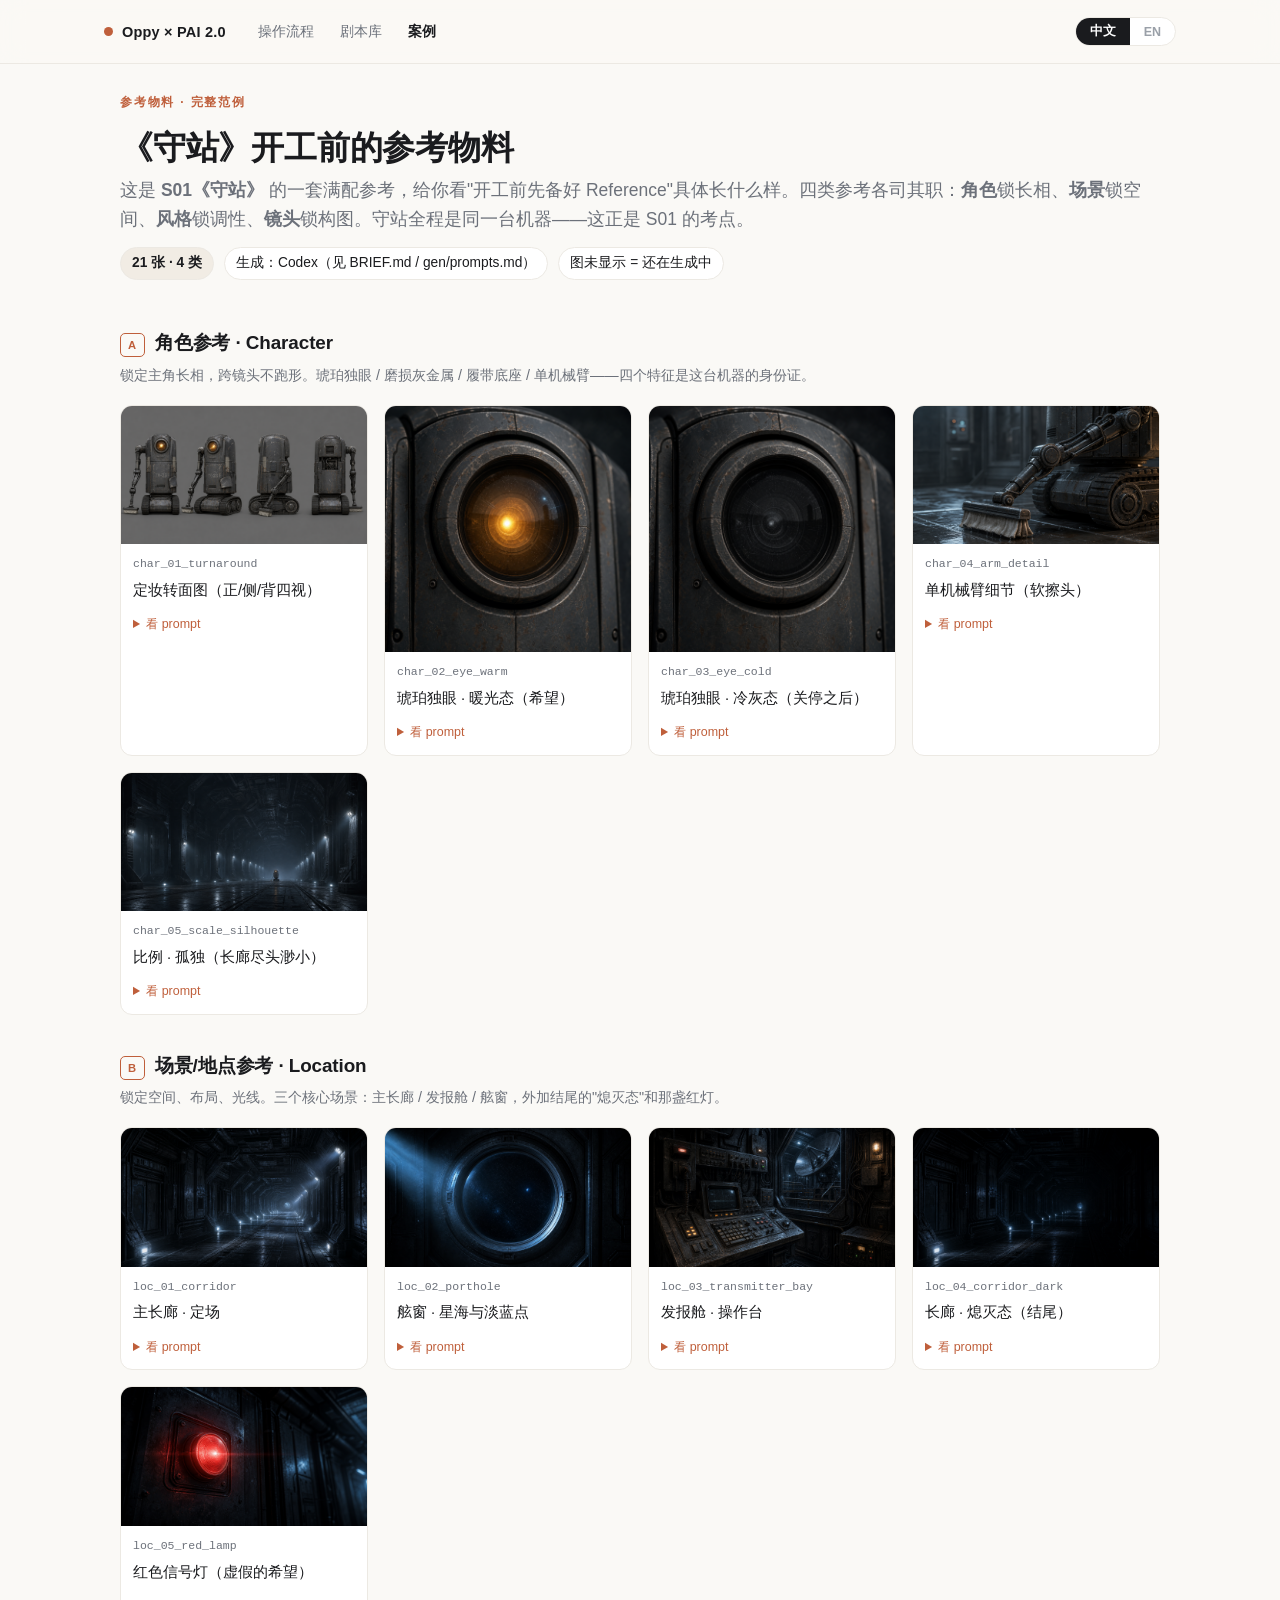
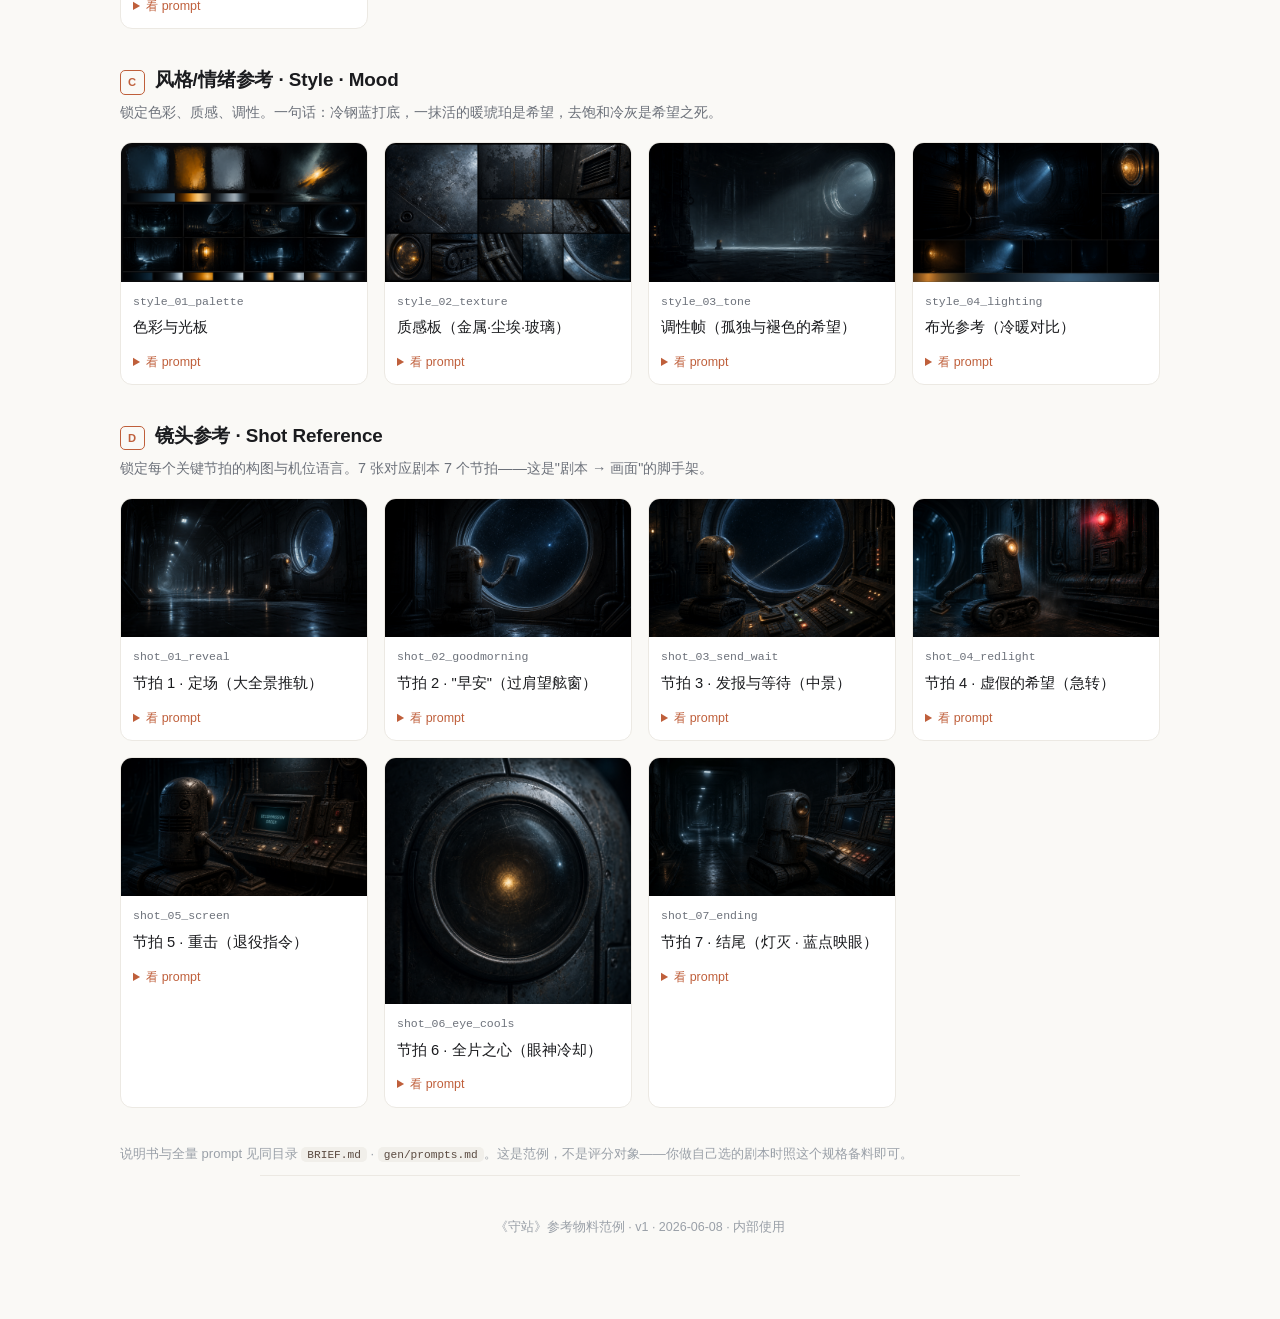
==== example/s01-keeper/index.html @ cb80cebb "做减法v4: 砍到只剩操作流程+案例 - 删 测试目的/操作手册/交付表单 三页(理论·方法论·Oppy检查清单·入口悬念框架 全清) - index 改为操作流程落地页, 并入评分表(三组12维)/" ====
<!DOCTYPE html>
<html lang="zh-CN">
<head>
<meta charset="utf-8">
<meta name="viewport" content="width=device-width, initial-scale=1"><meta name="robots" content="noindex, nofollow">
<title>《守站》参考物料 · 完整范例 · Oppy × PAI 2.0</title>
<link rel="stylesheet" href="../../assets/style.css">
<style>
  .exwrap{max-width:1080px;margin:0 auto;padding:0 20px}
  .exhero{padding:28px 0 8px}
  .exhero h1{margin:.2em 0}
  .statusbar{display:flex;gap:10px;flex-wrap:wrap;align-items:center;margin:14px 0 4px;font-size:.86rem}
  .pill{border:1px solid var(--line,#e7e2d8);background:var(--card,#fff);border-radius:999px;padding:3px 11px}
  .pill.k{background:#f1ece4;font-weight:600}
  .grp{margin:34px 0 0}
  .grp h2{font-size:1.18rem;margin:0 0 2px;display:flex;align-items:baseline;gap:10px}
  .grp h2 .tag{font-size:.7rem;letter-spacing:.06em;text-transform:uppercase;color:var(--accent,#bf5f3b);border:1px solid currentColor;border-radius:5px;padding:1px 7px}
  .grp > .gd{color:var(--muted,#6b6b6b);font-size:.9rem;margin:.2em 0 16px}
  .gal{display:grid;grid-template-columns:repeat(auto-fill,minmax(248px,1fr));gap:16px}
  .rcard{margin:0;border:1px solid var(--line,#e7e2d8);border-radius:12px;overflow:hidden;background:var(--card,#fff)}
  .rimg{position:relative;aspect-ratio:16/9;background:#11161d}
  .rimg.sq{aspect-ratio:1/1}
  .rimg img{width:100%;height:100%;object-fit:cover;display:block}
  .rimg .ph{display:none;position:absolute;inset:0;place-items:center;text-align:center;color:#8a93a0;font-size:.8rem;background:repeating-linear-gradient(45deg,#161b22,#161b22 10px,#1b212a 10px,#1b212a 20px)}
  .rimg.empty img{display:none}
  .rimg.empty .ph{display:grid}
  .rcap{padding:10px 12px}
  .rcap .fn{font-family:ui-monospace,SFMono-Regular,Menlo,monospace;font-size:.72rem;color:var(--muted,#888)}
  .rcap .ttl{font-size:.92rem;margin-top:2px}
  details.pr{padding:0 12px 11px}
  details.pr summary{cursor:pointer;font-size:.78rem;color:var(--accent,#bf5f3b)}
  details.pr p{font-size:.78rem;line-height:1.5;color:var(--muted,#555);margin:.5em 0 0;font-family:ui-monospace,SFMono-Regular,Menlo,monospace}
</style>
</head>
<body class="lang-zh">

<div class="topbar"><div class="inner">
  <a class="brand" href="../../index.html"><span class="dot"></span>Oppy × PAI 2.0</a>
  <nav class="nav">
    <a href="../../index.html"><span class="zh">操作流程</span><span class="en">Playbook</span></a>
    <a href="../../scripts.html"><span class="zh">剧本库</span><span class="en">Scripts</span></a>
    <a class="active" href="index.html"><span class="zh">案例</span><span class="en">Example</span></a>
  </nav>
  <span class="spacer"></span>
  <span class="langtoggle"><button data-lang="zh">中文</button><button data-lang="en">EN</button></span>
</div></div>

<div class="exwrap">
  <div class="exhero">
    <p class="kicker"><span class="zh">参考物料 · 完整范例</span><span class="en">Reference pack · worked example</span></p>
    <h1><span class="zh">《守站》开工前的参考物料</span><span class="en">"The Keeper" — reference pack before you start</span></h1>
    <p class="sub"><span class="zh">这是 <strong>S01《守站》</strong> 的一套满配参考，给你看"开工前先备好 Reference"具体长什么样。四类参考各司其职：<strong>角色</strong>锁长相、<strong>场景</strong>锁空间、<strong>风格</strong>锁调性、<strong>镜头</strong>锁构图。守站全程是同一台机器——这正是 S01 的考点。</span><span class="en">A fully-prepared reference set for <strong>S01 "The Keeper"</strong>, showing what "collect references before you start" actually looks like. Four kinds, each with a job: <strong>Character</strong> locks the look, <strong>Location</strong> the space, <strong>Style</strong> the tone, <strong>Shot</strong> the framing. The Keeper stays one consistent machine throughout — exactly what S01 tests.</span></p>
    <div class="statusbar">
      <span class="pill k"><span class="zh">21 张 · 4 类</span><span class="en">21 images · 4 kinds</span></span>
      <span class="pill"><span class="zh">生成：Codex（见 BRIEF.md / gen/prompts.md）</span><span class="en">Generated by Codex (see BRIEF.md / gen/prompts.md)</span></span>
      <span class="pill"><span class="zh">图未显示 = 还在生成中</span><span class="en">Blank tiles = still generating</span></span>
    </div>
  </div>

  <!-- A · Character -->
  <section class="grp">
    <h2><span class="tag">A</span><span class="zh">角色参考 · Character</span><span class="en">Character</span></h2>
    <p class="gd"><span class="zh">锁定主角长相，跨镜头不跑形。琥珀独眼 / 磨损灰金属 / 履带底座 / 单机械臂——四个特征是这台机器的身份证。</span><span class="en">Locks the lead's look so it never drifts across shots. Amber eye / worn gunmetal / tracked base / single arm — the four traits that ARE this machine.</span></p>
    <div class="gal">
      <figure class="rcard"><div class="rimg"><img src="references/character/char_01_turnaround.png" alt="" loading="lazy" onerror="this.closest('.rimg').classList.add('empty')"><span class="ph"><span class="zh">待生成</span><span class="en">Pending</span></span></div><figcaption class="rcap"><div class="fn">char_01_turnaround</div><div class="ttl"><span class="zh">定妆转面图（正/侧/背四视）</span><span class="en">Turnaround model sheet</span></div></figcaption><details class="pr"><summary><span class="zh">看 prompt</span><span class="en">prompt</span></summary><p>Character turnaround model sheet of THE KEEPER on neutral grey, even soft light, four views — front / three-quarter / side / back. Full body, tracked base, single amber lens, arm with squeegee, worn gunmetal. Clean reference-sheet look.</p></details></figure>

      <figure class="rcard"><div class="rimg sq"><img src="references/character/char_02_eye_warm.png" alt="" loading="lazy" onerror="this.closest('.rimg').classList.add('empty')"><span class="ph"><span class="zh">待生成</span><span class="en">Pending</span></span></div><figcaption class="rcap"><div class="fn">char_02_eye_warm</div><div class="ttl"><span class="zh">琥珀独眼 · 暖光态（希望）</span><span class="en">Amber eye — warm</span></div></figcaption><details class="pr"><summary><span class="zh">看 prompt</span><span class="en">prompt</span></summary><p>ECU of THE KEEPER's single round lens glowing warm living amber; faint starfield + pale-blue dot reflected in the scratched glass; warm inner light. Hopeful, tender.</p></details></figure>

      <figure class="rcard"><div class="rimg sq"><img src="references/character/char_03_eye_cold.png" alt="" loading="lazy" onerror="this.closest('.rimg').classList.add('empty')"><span class="ph"><span class="zh">待生成</span><span class="en">Pending</span></span></div><figcaption class="rcap"><div class="fn">char_03_eye_cold</div><div class="ttl"><span class="zh">琥珀独眼 · 冷灰态（关停之后）</span><span class="en">Amber eye — cold</span></div></figcaption><details class="pr"><summary><span class="zh">看 prompt</span><span class="en">prompt</span></summary><p>ECU of the SAME lens, amber draining to cold dim grey, light almost gone, same scratches — only the light has died. Grief, resignation.</p></details></figure>

      <figure class="rcard"><div class="rimg"><img src="references/character/char_04_arm_detail.png" alt="" loading="lazy" onerror="this.closest('.rimg').classList.add('empty')"><span class="ph"><span class="zh">待生成</span><span class="en">Pending</span></span></div><figcaption class="rcap"><div class="fn">char_04_arm_detail</div><div class="ttl"><span class="zh">单机械臂细节（软擦头）</span><span class="en">Manipulator arm detail</span></div></figcaption><details class="pr"><summary><span class="zh">看 prompt</span><span class="en">prompt</span></summary><p>Detail of THE KEEPER's single articulated arm — worn servos, cabling, soft cloth/squeegee tool, water streaks. Cold-blue ambient, warm rim light.</p></details></figure>

      <figure class="rcard"><div class="rimg"><img src="references/character/char_05_scale_silhouette.png" alt="" loading="lazy" onerror="this.closest('.rimg').classList.add('empty')"><span class="ph"><span class="zh">待生成</span><span class="en">Pending</span></span></div><figcaption class="rcap"><div class="fn">char_05_scale_silhouette</div><div class="ttl"><span class="zh">比例 · 孤独（长廊尽头渺小）</span><span class="en">Scale &amp; solitude</span></div></figcaption><details class="pr"><summary><span class="zh">看 prompt</span><span class="en">prompt</span></summary><p>WIDE — THE KEEPER small and alone at the far end of a vast cold-blue corridor, dwarfed, work lights receding into dark. Loneliness.</p></details></figure>
    </div>
  </section>

  <!-- B · Location -->
  <section class="grp">
    <h2><span class="tag">B</span><span class="zh">场景/地点参考 · Location</span><span class="en">Location</span></h2>
    <p class="gd"><span class="zh">锁定空间、布局、光线。三个核心场景：主长廊 / 发报舱 / 舷窗，外加结尾的"熄灭态"和那盏红灯。</span><span class="en">Locks space, layout, light. Three core sets — corridor / transmitter bay / porthole — plus the ending's dark variant and the red lamp.</span></p>
    <div class="gal">
      <figure class="rcard"><div class="rimg"><img src="references/location/loc_01_corridor.png" alt="" loading="lazy" onerror="this.closest('.rimg').classList.add('empty')"><span class="ph"><span class="zh">待生成</span><span class="en">Pending</span></span></div><figcaption class="rcap"><div class="fn">loc_01_corridor</div><div class="ttl"><span class="zh">主长廊 · 定场</span><span class="en">Main corridor</span></div></figcaption><details class="pr"><summary><span class="zh">看 prompt</span><span class="en">prompt</span></summary><p>INT. main corridor — long cold-blue, work lights blinking on and receding to a vanishing point, volumetric haze, worn metal, a round porthole far down. Empty, vast. No characters.</p></details></figure>

      <figure class="rcard"><div class="rimg"><img src="references/location/loc_02_porthole.png" alt="" loading="lazy" onerror="this.closest('.rimg').classList.add('empty')"><span class="ph"><span class="zh">待生成</span><span class="en">Pending</span></span></div><figcaption class="rcap"><div class="fn">loc_02_porthole</div><div class="ttl"><span class="zh">舷窗 · 星海与淡蓝点</span><span class="en">Porthole — star sea &amp; blue dot</span></div></figcaption><details class="pr"><summary><span class="zh">看 prompt</span><span class="en">prompt</span></summary><p>INT. a round porthole freshly wiped clean; deep star sea beyond, a single faint pale-blue dot far in the dark. Cold light, dust motes, lonely. No characters.</p></details></figure>

      <figure class="rcard"><div class="rimg"><img src="references/location/loc_03_transmitter_bay.png" alt="" loading="lazy" onerror="this.closest('.rimg').classList.add('empty')"><span class="ph"><span class="zh">待生成</span><span class="en">Pending</span></span></div><figcaption class="rcap"><div class="fn">loc_03_transmitter_bay</div><div class="ttl"><span class="zh">发报舱 · 操作台</span><span class="en">Transmitter bay</span></div></figcaption><details class="pr"><summary><span class="zh">看 prompt</span><span class="en">prompt</span></summary><p>INT. transmitter bay — utilitarian console, physical keys, a small dim status screen, antenna cabling, indicator lights, worn metal. Cramped, lived-in. No characters.</p></details></figure>

      <figure class="rcard"><div class="rimg"><img src="references/location/loc_04_corridor_dark.png" alt="" loading="lazy" onerror="this.closest('.rimg').classList.add('empty')"><span class="ph"><span class="zh">待生成</span><span class="en">Pending</span></span></div><figcaption class="rcap"><div class="fn">loc_04_corridor_dark</div><div class="ttl"><span class="zh">长廊 · 熄灭态（结尾）</span><span class="en">Corridor going dark</span></div></figcaption><details class="pr"><summary><span class="zh">看 prompt</span><span class="en">prompt</span></summary><p>INT. the same corridor going dark — work lights switching OFF one by one front-to-back, deep shadow swallowing the space, a faint glow far away. Loss. No characters.</p></details></figure>

      <figure class="rcard"><div class="rimg"><img src="references/location/loc_05_red_lamp.png" alt="" loading="lazy" onerror="this.closest('.rimg').classList.add('empty')"><span class="ph"><span class="zh">待生成</span><span class="en">Pending</span></span></div><figcaption class="rcap"><div class="fn">loc_05_red_lamp</div><div class="ttl"><span class="zh">红色信号灯（虚假的希望）</span><span class="en">Red signal lamp</span></div></figcaption><details class="pr"><summary><span class="zh">看 prompt</span><span class="en">prompt</span></summary><p>INT. a single red signal lamp on the corridor wall, lit red for the first time, glowing against cold-blue dark metal, slight flare. Tense, a false promise. No characters.</p></details></figure>
    </div>
  </section>

  <!-- C · Style -->
  <section class="grp">
    <h2><span class="tag">C</span><span class="zh">风格/情绪参考 · Style · Mood</span><span class="en">Style · Mood</span></h2>
    <p class="gd"><span class="zh">锁定色彩、质感、调性。一句话：冷钢蓝打底，一抹活的暖琥珀是希望，去饱和冷灰是希望之死。</span><span class="en">Locks color, texture, tone. In one line: cold steel-blue base, one warm living amber for hope, desaturated grey for its death.</span></p>
    <div class="gal">
      <figure class="rcard"><div class="rimg"><img src="references/style/style_01_palette.png" alt="" loading="lazy" onerror="this.closest('.rimg').classList.add('empty')"><span class="ph"><span class="zh">待生成</span><span class="en">Pending</span></span></div><figcaption class="rcap"><div class="fn">style_01_palette</div><div class="ttl"><span class="zh">色彩与光板</span><span class="en">Color &amp; light board</span></div></figcaption><details class="pr"><summary><span class="zh">看 prompt</span><span class="en">prompt</span></summary><p>Color &amp; light board — swatches of cold steel-blue (base), warm living amber (hope/the eye), desaturated cold grey (death), deep-space black; how amber reads against blue. Painterly mood board.</p></details></figure>

      <figure class="rcard"><div class="rimg"><img src="references/style/style_02_texture.png" alt="" loading="lazy" onerror="this.closest('.rimg').classList.add('empty')"><span class="ph"><span class="zh">待生成</span><span class="en">Pending</span></span></div><figcaption class="rcap"><div class="fn">style_02_texture</div><div class="ttl"><span class="zh">质感板（金属·尘埃·玻璃）</span><span class="en">Texture board</span></div></figcaption><details class="pr"><summary><span class="zh">看 prompt</span><span class="en">prompt</span></summary><p>Texture board — worn scratched gunmetal, faded paint, faint rust, dust motes in volumetric beams, scratched glass. Tactile, decades of wear.</p></details></figure>

      <figure class="rcard"><div class="rimg"><img src="references/style/style_03_tone.png" alt="" loading="lazy" onerror="this.closest('.rimg').classList.add('empty')"><span class="ph"><span class="zh">待生成</span><span class="en">Pending</span></span></div><figcaption class="rcap"><div class="fn">style_03_tone</div><div class="ttl"><span class="zh">调性帧（孤独与褪色的希望）</span><span class="en">Tonal mood frame</span></div></figcaption><details class="pr"><summary><span class="zh">看 prompt</span><span class="en">prompt</span></summary><p>Tonal mood frame — 'solitude and faded hope': a tiny lonely machine in vast cold quiet space, soft god-rays, deep shadow, film grain, painterly-realistic; quiet contemplative sci-fi.</p></details></figure>

      <figure class="rcard"><div class="rimg"><img src="references/style/style_04_lighting.png" alt="" loading="lazy" onerror="this.closest('.rimg').classList.add('empty')"><span class="ph"><span class="zh">待生成</span><span class="en">Pending</span></span></div><figcaption class="rcap"><div class="fn">style_04_lighting</div><div class="ttl"><span class="zh">布光参考（冷暖对比）</span><span class="en">Lighting key</span></div></figcaption><details class="pr"><summary><span class="zh">看 prompt</span><span class="en">prompt</span></summary><p>Lighting key — low-key station interior: cold ambient blue fill, one small warm amber source (glowing lens) modeling the dark, rim light on worn metal, volumetric haze. Warm-vs-cold.</p></details></figure>
    </div>
  </section>

  <!-- D · Shot -->
  <section class="grp">
    <h2><span class="tag">D</span><span class="zh">镜头参考 · Shot Reference</span><span class="en">Shot Reference</span></h2>
    <p class="gd"><span class="zh">锁定每个关键节拍的构图与机位语言。7 张对应剧本 7 个节拍——这是"剧本 → 画面"的脚手架。</span><span class="en">Locks the framing and camera language of each key beat. Seven frames for the seven beats — the scaffold from script to image.</span></p>
    <div class="gal">
      <figure class="rcard"><div class="rimg"><img src="references/shot/shot_01_reveal.png" alt="" loading="lazy" onerror="this.closest('.rimg').classList.add('empty')"><span class="ph"><span class="zh">待生成</span><span class="en">Pending</span></span></div><figcaption class="rcap"><div class="fn">shot_01_reveal</div><div class="ttl"><span class="zh">节拍 1 · 定场（大全景推轨）</span><span class="en">Beat 1 — reveal</span></div></figcaption><details class="pr"><summary><span class="zh">看 prompt</span><span class="en">prompt</span></summary><p>WIDE, low camera, slow dolly-in; work lights blink on; THE KEEPER rolls up from depth on tracks, arm wiping a porthole. Small, lonely routine.</p></details></figure>

      <figure class="rcard"><div class="rimg"><img src="references/shot/shot_02_goodmorning.png" alt="" loading="lazy" onerror="this.closest('.rimg').classList.add('empty')"><span class="ph"><span class="zh">待生成</span><span class="en">Pending</span></span></div><figcaption class="rcap"><div class="fn">shot_02_goodmorning</div><div class="ttl"><span class="zh">节拍 2 · "早安"（过肩望舷窗）</span><span class="en">Beat 2 — good morning</span></div></figcaption><details class="pr"><summary><span class="zh">看 prompt</span><span class="en">prompt</span></summary><p>Over-the-shoulder from behind THE KEEPER toward the wiped porthole; star sea + faint blue dot; amber eye warm. Intimate, hopeful.</p></details></figure>

      <figure class="rcard"><div class="rimg"><img src="references/shot/shot_03_send_wait.png" alt="" loading="lazy" onerror="this.closest('.rimg').classList.add('empty')"><span class="ph"><span class="zh">待生成</span><span class="en">Pending</span></span></div><figcaption class="rcap"><div class="fn">shot_03_send_wait</div><div class="ttl"><span class="zh">节拍 3 · 发报与等待（中景）</span><span class="en">Beat 3 — send &amp; wait</span></div></figcaption><details class="pr"><summary><span class="zh">看 prompt</span><span class="en">prompt</span></summary><p>MEDIUM — the arm pressing a transmitter key, a thin signal leaving toward the dot; then the Keeper facing the porthole, motionless, waiting. Nothing returns.</p></details></figure>

      <figure class="rcard"><div class="rimg"><img src="references/shot/shot_04_redlight.png" alt="" loading="lazy" onerror="this.closest('.rimg').classList.add('empty')"><span class="ph"><span class="zh">待生成</span><span class="en">Pending</span></span></div><figcaption class="rcap"><div class="fn">shot_04_redlight</div><div class="ttl"><span class="zh">节拍 4 · 虚假的希望（急转）</span><span class="en">Beat 4 — false hope</span></div></figcaption><details class="pr"><summary><span class="zh">看 prompt</span><span class="en">prompt</span></summary><p>The red lamp lit (insert), then THE KEEPER turning eagerly, tracks accelerating, amber eye bright with hope — it thinks it's a reply. Motion energy.</p></details></figure>

      <figure class="rcard"><div class="rimg"><img src="references/shot/shot_05_screen.png" alt="" loading="lazy" onerror="this.closest('.rimg').classList.add('empty')"><span class="ph"><span class="zh">待生成</span><span class="en">Pending</span></span></div><figcaption class="rcap"><div class="fn">shot_05_screen</div><div class="ttl"><span class="zh">节拍 5 · 重击（退役指令）</span><span class="en">Beat 5 — the blow</span></div></figcaption><details class="pr"><summary><span class="zh">看 prompt</span><span class="en">prompt</span></summary><p>OTS / POV of THE KEEPER looking at the small screen showing a cold impersonal DECOMMISSION ORDER; the Keeper still and dwarfed.</p></details></figure>

      <figure class="rcard"><div class="rimg sq"><img src="references/shot/shot_06_eye_cools.png" alt="" loading="lazy" onerror="this.closest('.rimg').classList.add('empty')"><span class="ph"><span class="zh">待生成</span><span class="en">Pending</span></span></div><figcaption class="rcap"><div class="fn">shot_06_eye_cools</div><div class="ttl"><span class="zh">节拍 6 · 全片之心（眼神冷却）</span><span class="en">Beat 6 — eye cools</span></div></figcaption><details class="pr"><summary><span class="zh">看 prompt</span><span class="en">prompt</span></summary><p>ECU of the amber eye slowly cooling from warm amber to dim grey — hope dying. Held, tender, devastating.</p></details></figure>

      <figure class="rcard"><div class="rimg"><img src="references/shot/shot_07_ending.png" alt="" loading="lazy" onerror="this.closest('.rimg').classList.add('empty')"><span class="ph"><span class="zh">待生成</span><span class="en">Pending</span></span></div><figcaption class="rcap"><div class="fn">shot_07_ending</div><div class="ttl"><span class="zh">节拍 7 · 结尾（灯灭 · 蓝点映眼）</span><span class="en">Beat 7 — ending</span></div></figcaption><details class="pr"><summary><span class="zh">看 prompt</span><span class="en">prompt</span></summary><p>WIDE — THE KEEPER at the transmitter pressing the key a last time as corridor lights go out behind; final beat — the pale-blue dot reflected in the dimming amber eye, then black.</p></details></figure>
    </div>
  </section>

  <p class="meta" style="margin:34px 0 10px"><span class="zh">说明书与全量 prompt 见同目录 <code>BRIEF.md</code> · <code>gen/prompts.md</code>。这是范例，不是评分对象——你做自己选的剧本时照这个规格备料即可。</span><span class="en">Full brief &amp; prompts in <code>BRIEF.md</code> · <code>gen/prompts.md</code>. This is an example, not graded — prep your own chosen script to this spec.</span></p>
</div>

<footer style="text-align:center">
  <span class="zh">《守站》参考物料范例 · v1 · 2026-06-08 · 内部使用</span>
  <span class="en">"The Keeper" reference-pack example · v1 · 2026-06-08 · Internal</span>
</footer>

<script src="../../assets/app.js"></script>
</body>
</html>
---- assets/style.css ----
/* ============================================================
   Oppy × PAI 2.0 测试标准 · 设计系统 v2
   —— 留白优先 · 极简配色 · 强层级 · 双语
   ============================================================ */

/* ---------- Design Tokens ---------- */
:root{
  /* 颜色 */
  --paper:#faf9f6;        /* 背景纸白 */
  --card:#ffffff;
  --ink:#1a1b1e;          /* 主文字 近黑 */
  --muted:#6c717a;        /* 次要文字 */
  --faint:#9aa0a8;        /* 更弱 */
  --line:#ece9e3;         /* 发丝分隔线 */
  --line-soft:#f3f1ec;
  --accent:#bf5f3b;       /* 陶土橙 (Oppy 暖色的克制版) */
  --accent-ink:#9c4a2c;
  --accent-soft:#f7ece4;
  --slate:#42566a;        /* PAI 冷灰蓝 */
  --slate-soft:#eaeef2;
  --gold:#9a7b25; --gold-soft:#f6efda;
  --green:#3f7d5f;
  /* 排版 */
  --serif:"Iowan Old Style","Songti SC",Georgia,"Times New Roman",serif;
  --sans:-apple-system,BlinkMacSystemFont,"PingFang SC","Microsoft YaHei","Segoe UI",Roboto,Helvetica,Arial,sans-serif;
  --mono:"SF Mono","JetBrains Mono",Menlo,Consolas,monospace;
  /* 几何 */
  --r:16px; --r-sm:10px;
  --shadow:0 1px 2px rgba(20,20,25,.04), 0 8px 28px rgba(20,20,25,.05);
  --maxw:760px;           /* 阅读列宽，窄一点更易读 */
}
*{box-sizing:border-box}
html{scroll-behavior:smooth;-webkit-text-size-adjust:100%}
body{margin:0;background:var(--paper);color:var(--ink);font-family:var(--sans);
  font-size:16.5px;line-height:1.8;-webkit-font-smoothing:antialiased;text-rendering:optimizeLegibility}

/* 语言切换 */
body.lang-zh .en{display:none}
body.lang-en .zh{display:none}

/* ---------- 顶栏 ---------- */
.topbar{position:sticky;top:0;z-index:50;background:rgba(250,249,246,.82);
  backdrop-filter:saturate(180%) blur(12px);border-bottom:1px solid var(--line)}
.topbar .inner{max-width:1120px;margin:0 auto;padding:13px 24px;display:flex;align-items:center;gap:20px;flex-wrap:wrap}
.brand{font-weight:600;font-size:14.5px;letter-spacing:.2px;display:flex;align-items:center;gap:9px;white-space:nowrap;color:var(--ink);text-decoration:none}
.brand .dot{width:9px;height:9px;border-radius:50%;background:var(--accent)}
.nav{display:flex;gap:2px;flex-wrap:wrap}
.nav a{color:var(--muted);text-decoration:none;padding:6px 12px;border-radius:8px;font-size:14px}
.nav a:hover{background:var(--accent-soft);color:var(--accent-ink)}
.nav a.active{color:var(--ink);font-weight:600}
.spacer{flex:1}
.langtoggle{display:inline-flex;border:1px solid var(--line);border-radius:999px;overflow:hidden;background:var(--card)}
.langtoggle button{border:0;background:transparent;padding:5px 14px;font-size:12.5px;font-weight:600;color:var(--faint);cursor:pointer;font-family:var(--sans)}
.langtoggle button.on{background:var(--ink);color:#fff}

/* ---------- 布局 ---------- */
.layout{max-width:1120px;margin:0 auto;padding:0 24px;display:grid;grid-template-columns:210px minmax(0,1fr);gap:48px}
.layout.no-toc{grid-template-columns:minmax(0,1fr);max-width:var(--maxw)}
.wrap{max-width:var(--maxw);margin:0 auto;padding:0 24px}
.toc{position:sticky;top:70px;align-self:start;max-height:calc(100vh-90px);overflow:auto;padding:30px 0;font-size:13.5px}
.toc .toc-title{font-size:11px;text-transform:uppercase;letter-spacing:1.4px;color:var(--faint);margin:0 0 10px}
.toc a{display:block;color:var(--muted);text-decoration:none;padding:5px 12px;border-radius:7px;border-left:2px solid transparent;line-height:1.45}
.toc a:hover{color:var(--accent-ink)}
.toc a.active{color:var(--accent-ink);border-left-color:var(--accent);font-weight:600}
main{padding:0 0 120px;min-width:0}

/* ---------- 排版 ---------- */
h1{font-family:var(--serif);font-weight:600;font-size:33px;line-height:1.25;letter-spacing:-.2px;margin:0 0 .4em}
h2{font-size:21px;font-weight:650;margin:3em 0 .7em;letter-spacing:-.1px}
h3{font-size:17px;font-weight:650;margin:1.8em 0 .5em}
h4{font-size:14px;font-weight:700;margin:1.4em 0 .4em;color:var(--accent-ink);letter-spacing:.2px}
p{margin:.7em 0}
a{color:var(--accent-ink);text-decoration-color:var(--line)}
ul,ol{padding-left:1.3em;margin:.6em 0}
li{margin:.4em 0}
li::marker{color:var(--faint)}
strong{font-weight:650}
hr{border:0;border-top:1px solid var(--line);margin:3em 0}
.kicker{font-size:12px;font-weight:700;text-transform:uppercase;letter-spacing:1.8px;color:var(--accent);margin:0 0 14px}
.lead{font-size:18px;line-height:1.7;color:var(--muted);margin:.2em 0 1.4em;font-weight:400}
.sub{font-size:17.5px;color:var(--muted);line-height:1.65;margin:.1em 0 0}
.meta{font-size:13px;color:var(--faint);margin:.3em 0 1.6em}
code{font-family:var(--mono);font-size:.86em;background:#f1efea;border-radius:5px;padding:1.5px 6px;color:#5a4a40}

/* ---------- Hero ---------- */
.hero{padding:64px 0 30px}
.hero h1{font-size:42px;line-height:1.18;max-width:14em}
.hero .sub{font-size:19px;max-width:34em;margin-top:18px}
@media(max-width:640px){.hero h1{font-size:31px}.hero{padding:40px 0 18px}}

/* ---------- 大数字 stats ---------- */
.stats{display:flex;flex-wrap:wrap;gap:14px;margin:34px 0}
.stat{flex:1;min-width:120px;background:var(--card);border:1px solid var(--line);border-radius:var(--r);padding:20px 22px}
.stat .n{font-family:var(--serif);font-size:30px;font-weight:600;line-height:1;color:var(--ink)}
.stat .l{font-size:13px;color:var(--muted);margin-top:8px}

/* ---------- 卡片网格 ---------- */
.grid{display:grid;gap:16px;margin:1.5em 0}
.grid.c2{grid-template-columns:repeat(auto-fit,minmax(260px,1fr))}
.grid.c3{grid-template-columns:repeat(auto-fit,minmax(210px,1fr))}
.card{background:var(--card);border:1px solid var(--line);border-radius:var(--r);padding:24px 24px;transition:transform .16s,box-shadow .16s,border-color .16s}
a.card{display:block;text-decoration:none;color:inherit}
a.card:hover{border-color:#e0d7cd;box-shadow:var(--shadow);transform:translateY(-2px)}
.card .k{font-size:12px;font-weight:700;letter-spacing:1px;color:var(--accent);text-transform:uppercase}
.card h3{margin:.5em 0 .35em;color:var(--ink)}
.card p{font-size:14.5px;color:var(--muted);margin:0;line-height:1.65}

/* ---------- 假设瓦片 ---------- */
.htile{background:var(--card);border:1px solid var(--line);border-radius:var(--r);padding:20px 22px;display:flex;gap:16px;align-items:flex-start}
.htile .hno{font-family:var(--serif);font-size:20px;font-weight:600;color:var(--faint);flex-shrink:0;min-width:34px}
.htile .ht{font-weight:600;color:var(--ink)}
.htile .hd{font-size:14px;color:var(--muted);margin-top:3px}
.htile.bet{border-color:#e7c4ad;background:linear-gradient(180deg,var(--accent-soft),#fff 70%)}
.htile.bet .hno{color:var(--accent)}
.htile.bet .ht::after{content:"开发者的核心赌注";font-size:11px;font-weight:700;color:#fff;background:var(--accent);border-radius:999px;padding:2px 9px;margin-left:10px;vertical-align:middle;letter-spacing:.3px}
body.lang-en .htile.bet .ht::after{content:"the developer's core bet"}

/* ---------- 编号法则卡 ---------- */
.law{background:var(--card);border:1px solid var(--line);border-radius:var(--r);padding:22px 24px}
.law .ln{font-family:var(--serif);font-size:15px;font-weight:600;color:#fff;background:var(--ink);width:30px;height:30px;border-radius:50%;display:flex;align-items:center;justify-content:center;margin-bottom:14px}
.law h3{margin:0 0 .3em;font-size:16px}
.law p{margin:0;font-size:14.5px;color:var(--muted);line-height:1.6}

/* ---------- 步骤 stepper ---------- */
.steps{margin:1.5em 0;border-left:2px solid var(--line);padding-left:0}
.step{position:relative;padding:0 0 26px 30px;margin-left:14px}
.step::before{content:"";position:absolute;left:-7px;top:4px;width:12px;height:12px;border-radius:50%;background:var(--accent);box-shadow:0 0 0 4px var(--paper)}
.step:last-child{padding-bottom:0}
.step h4{margin:0 0 .2em;color:var(--ink);font-size:15px;text-transform:none;letter-spacing:0}
.step p,.step ul{margin:.2em 0;font-size:14.5px;color:var(--muted)}

/* ---------- chips ---------- */
.chips{display:flex;flex-wrap:wrap;gap:8px;margin:1em 0}
.chip{background:var(--card);border:1px solid var(--line);border-radius:999px;padding:6px 14px;font-size:13.5px;color:var(--ink)}
.chip b{color:var(--accent-ink);font-weight:600}

/* ---------- 表格(安静版) ---------- */
.tablewrap{overflow-x:auto;margin:1.3em 0}
table{border-collapse:collapse;width:100%;font-size:14.5px}
th,td{text-align:left;padding:12px 16px 12px 0;border-bottom:1px solid var(--line);vertical-align:top}
th{font-weight:600;color:var(--muted);font-size:12.5px;letter-spacing:.3px;text-transform:uppercase;border-bottom:1.5px solid var(--line)}
td:first-child,th:first-child{padding-left:2px}
tbody tr:last-child td{border-bottom:0}
.boxtable .tablewrap,.boxtable.tablewrap{border:1px solid var(--line);border-radius:var(--r);background:var(--card);padding:4px 18px}

/* ---------- 平台对照 ---------- */
.vs{display:grid;grid-template-columns:1fr 1fr;gap:14px;margin:1.2em 0}
.vs .col{background:var(--card);border:1px solid var(--line);border-radius:var(--r);padding:20px 22px}
.vs .col.oppy{border-top:3px solid var(--accent)}
.vs .col.pai{border-top:3px solid var(--slate)}
.vs .col h4{margin:0 0 .6em;color:var(--ink);font-size:15px;text-transform:none;letter-spacing:0}
.vs .col ul{margin:0;padding-left:1.1em}
.vs .col li{font-size:14px;color:var(--muted)}
@media(max-width:560px){.vs{grid-template-columns:1fr}}

/* ---------- 提示框 ---------- */
.callout{border-radius:var(--r);padding:18px 22px;margin:1.4em 0;font-size:15px;line-height:1.65;border:1px solid var(--line);background:var(--card)}
.callout p{margin:.3em 0}
.callout .tag{font-weight:700;font-size:11.5px;text-transform:uppercase;letter-spacing:1px;display:block;margin-bottom:6px}
.callout.key{background:var(--accent-soft);border-color:#eed7c6}.callout.key .tag{color:var(--accent)}
.callout.warn{background:var(--gold-soft);border-color:#ecdcab}.callout.warn .tag{color:var(--gold)}
.callout.info{background:var(--slate-soft);border-color:#d4dde6}.callout.info .tag{color:var(--slate)}
.callout.quote{border-left:3px solid var(--accent);border-radius:0 var(--r) var(--r) 0;font-family:var(--serif);font-size:18px;color:var(--ink);background:#fff}

/* ---------- 徽章 ---------- */
.badge{display:inline-block;font-size:12px;font-weight:600;padding:2px 10px;border-radius:999px;margin:0 4px 4px 0}
.b-oppy{background:var(--accent-soft);color:var(--accent-ink)}
.b-pai{background:var(--slate-soft);color:var(--slate)}
.b-h{background:#efe7f5;color:#7a4f9c}
.b-p0{background:#f7e0db;color:#b6432c}.b-p1{background:#f6ecd6;color:#8a6f1f}

/* ---------- 剧本/提示块 ---------- */
.screenplay{background:#fdfcfa;border:1px solid var(--line);border-radius:var(--r);padding:20px 24px;margin:1.1em 0;
  font-family:var(--mono);font-size:13px;line-height:1.95;white-space:pre-wrap;color:#3a3d42;overflow-x:auto}
.prompt{background:#1c1d20;border-radius:var(--r-sm);padding:15px 18px;margin:1em 0;
  font-family:var(--mono);font-size:12.5px;line-height:1.75;white-space:pre-wrap;color:#e7e9ec;overflow-x:auto}

/* ---------- 双读者分流卡(首页) ---------- */
.split{display:grid;grid-template-columns:1fr 1fr;gap:20px;margin:40px 0}
.split a{display:block;background:var(--card);border:1px solid var(--line);border-radius:20px;padding:34px 32px;text-decoration:none;color:inherit;transition:.18s}
.split a:hover{border-color:var(--accent);box-shadow:var(--shadow);transform:translateY(-3px)}
.split .ico{font-size:26px;margin-bottom:14px}
.split h2{margin:0 0 .3em;font-size:22px;border:0;padding:0}
.split p{margin:0;color:var(--muted);font-size:15px}
.split .go{margin-top:18px;font-size:14px;font-weight:600;color:var(--accent)}
@media(max-width:560px){.split{grid-template-columns:1fr}}

/* ---------- 附录链接 ---------- */
.applinks{display:grid;grid-template-columns:1fr 1fr;gap:14px;margin:1.4em 0}
.applinks a{display:flex;align-items:center;gap:14px;background:var(--card);border:1px solid var(--line);border-radius:var(--r);padding:18px 22px;text-decoration:none;color:var(--ink);transition:.16s}
.applinks a:hover{border-color:var(--accent);box-shadow:var(--shadow)}
.applinks .ai{font-size:22px}
.applinks .at{font-weight:600}.applinks .as{font-size:13px;color:var(--muted)}
@media(max-width:560px){.applinks{grid-template-columns:1fr}}

footer{max-width:var(--maxw);margin:0 auto;padding:40px 24px 80px;color:var(--faint);font-size:12.5px;border-top:1px solid var(--line)}

@media(max-width:820px){
  .layout{grid-template-columns:minmax(0,1fr);gap:0}
  .toc{display:none}
  .nav{display:none}
}
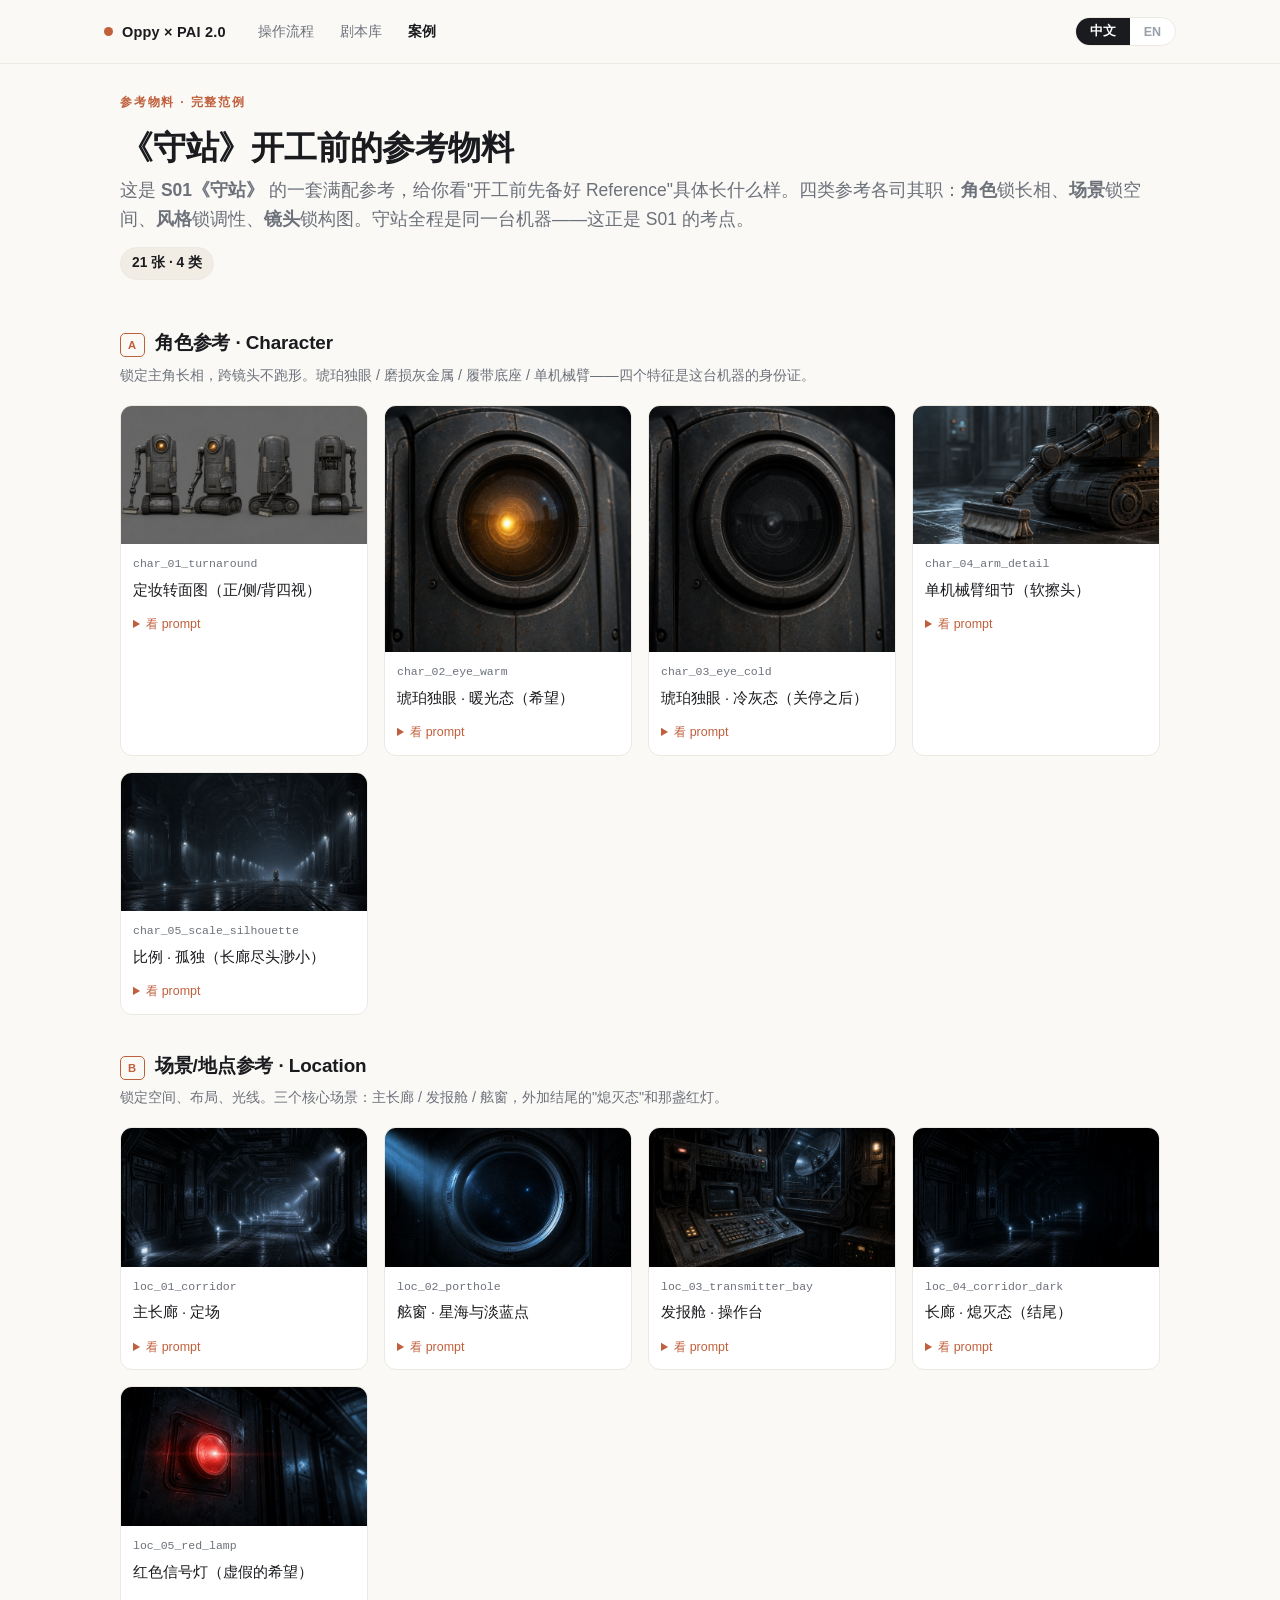
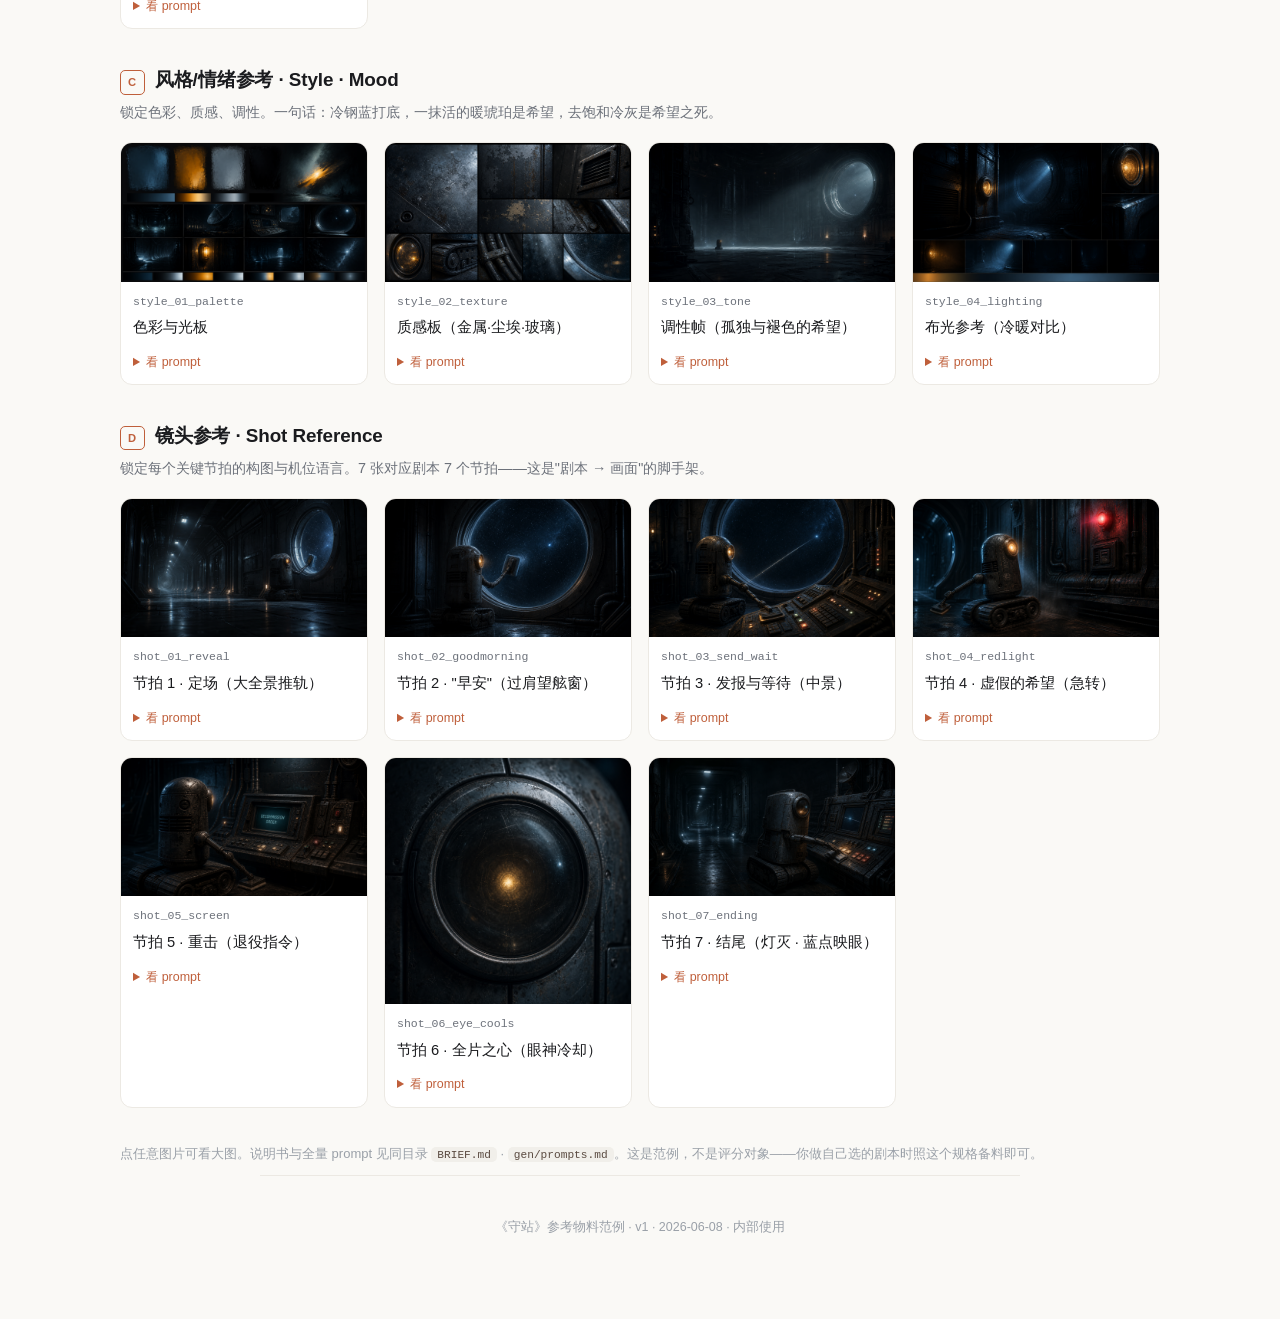
==== commit 6fb5b10f: "案例页: 删'生成/待生成'两个状态pill; 每条prompt加中文对照翻译; 点击图片弹大图(lightbox)" ====
--- a/example/s01-keeper/index.html
+++ b/example/s01-keeper/index.html
@@ -20,7 +20,7 @@
   .rcard{margin:0;border:1px solid var(--line,#e7e2d8);border-radius:12px;overflow:hidden;background:var(--card,#fff)}
   .rimg{position:relative;aspect-ratio:16/9;background:#11161d}
   .rimg.sq{aspect-ratio:1/1}
-  .rimg img{width:100%;height:100%;object-fit:cover;display:block}
+  .rimg img{width:100%;height:100%;object-fit:cover;display:block;cursor:zoom-in}
   .rimg .ph{display:none;position:absolute;inset:0;place-items:center;text-align:center;color:#8a93a0;font-size:.8rem;background:repeating-linear-gradient(45deg,#161b22,#161b22 10px,#1b212a 10px,#1b212a 20px)}
   .rimg.empty img{display:none}
   .rimg.empty .ph{display:grid}
@@ -30,6 +30,12 @@
   details.pr{padding:0 12px 11px}
   details.pr summary{cursor:pointer;font-size:.78rem;color:var(--accent,#bf5f3b)}
   details.pr p{font-size:.78rem;line-height:1.5;color:var(--muted,#555);margin:.5em 0 0;font-family:ui-monospace,SFMono-Regular,Menlo,monospace}
+  details.pr .pr-zh{font-family:inherit;color:var(--ink,#33353a)}
+  /* 点击看大图 */
+  .lb{position:fixed;inset:0;background:rgba(8,10,14,.93);display:none;place-items:center;z-index:1000;padding:24px;cursor:zoom-out}
+  .lb.open{display:grid}
+  .lb img{max-width:96vw;max-height:90vh;object-fit:contain;border-radius:6px;box-shadow:0 10px 50px rgba(0,0,0,.6)}
+  .lb .cap{position:absolute;left:0;right:0;bottom:16px;text-align:center;color:#c8ccd2;font-family:ui-monospace,SFMono-Regular,Menlo,monospace;font-size:.78rem}
 </style>
 </head>
 <body class="lang-zh">
@@ -52,8 +58,6 @@
     <p class="sub"><span class="zh">这是 <strong>S01《守站》</strong> 的一套满配参考，给你看"开工前先备好 Reference"具体长什么样。四类参考各司其职：<strong>角色</strong>锁长相、<strong>场景</strong>锁空间、<strong>风格</strong>锁调性、<strong>镜头</strong>锁构图。守站全程是同一台机器——这正是 S01 的考点。</span><span class="en">A fully-prepared reference set for <strong>S01 "The Keeper"</strong>, showing what "collect references before you start" actually looks like. Four kinds, each with a job: <strong>Character</strong> locks the look, <strong>Location</strong> the space, <strong>Style</strong> the tone, <strong>Shot</strong> the framing. The Keeper stays one consistent machine throughout — exactly what S01 tests.</span></p>
     <div class="statusbar">
       <span class="pill k"><span class="zh">21 张 · 4 类</span><span class="en">21 images · 4 kinds</span></span>
-      <span class="pill"><span class="zh">生成：Codex（见 BRIEF.md / gen/prompts.md）</span><span class="en">Generated by Codex (see BRIEF.md / gen/prompts.md)</span></span>
-      <span class="pill"><span class="zh">图未显示 = 还在生成中</span><span class="en">Blank tiles = still generating</span></span>
     </div>
   </div>
 
@@ -62,15 +66,15 @@
     <h2><span class="tag">A</span><span class="zh">角色参考 · Character</span><span class="en">Character</span></h2>
     <p class="gd"><span class="zh">锁定主角长相，跨镜头不跑形。琥珀独眼 / 磨损灰金属 / 履带底座 / 单机械臂——四个特征是这台机器的身份证。</span><span class="en">Locks the lead's look so it never drifts across shots. Amber eye / worn gunmetal / tracked base / single arm — the four traits that ARE this machine.</span></p>
     <div class="gal">
-      <figure class="rcard"><div class="rimg"><img src="references/character/char_01_turnaround.png" alt="" loading="lazy" onerror="this.closest('.rimg').classList.add('empty')"><span class="ph"><span class="zh">待生成</span><span class="en">Pending</span></span></div><figcaption class="rcap"><div class="fn">char_01_turnaround</div><div class="ttl"><span class="zh">定妆转面图（正/侧/背四视）</span><span class="en">Turnaround model sheet</span></div></figcaption><details class="pr"><summary><span class="zh">看 prompt</span><span class="en">prompt</span></summary><p>Character turnaround model sheet of THE KEEPER on neutral grey, even soft light, four views — front / three-quarter / side / back. Full body, tracked base, single amber lens, arm with squeegee, worn gunmetal. Clean reference-sheet look.</p></details></figure>
+      <figure class="rcard"><div class="rimg"><img src="references/character/char_01_turnaround.png" alt="" loading="lazy" onerror="this.closest('.rimg').classList.add('empty')"><span class="ph"><span class="zh">待生成</span><span class="en">Pending</span></span></div><figcaption class="rcap"><div class="fn">char_01_turnaround</div><div class="ttl"><span class="zh">定妆转面图（正/侧/背四视）</span><span class="en">Turnaround model sheet</span></div></figcaption><details class="pr"><summary><span class="zh">看 prompt</span><span class="en">prompt</span></summary><p>Character turnaround model sheet of THE KEEPER on neutral grey, even soft light, four views — front / three-quarter / side / back. Full body, tracked base, single amber lens, arm with squeegee, worn gunmetal. Clean reference-sheet look.</p><p class="pr-zh">守站的角色转面定妆图，中性灰背景、均匀柔光，四视：正面 / 四分之三侧 / 正侧 / 背面。全身，露出履带底座、单只琥珀镜头眼、带软擦头的机械臂、磨损灰金属。干净的参考表风格。</p></details></figure>
 
-      <figure class="rcard"><div class="rimg sq"><img src="references/character/char_02_eye_warm.png" alt="" loading="lazy" onerror="this.closest('.rimg').classList.add('empty')"><span class="ph"><span class="zh">待生成</span><span class="en">Pending</span></span></div><figcaption class="rcap"><div class="fn">char_02_eye_warm</div><div class="ttl"><span class="zh">琥珀独眼 · 暖光态（希望）</span><span class="en">Amber eye — warm</span></div></figcaption><details class="pr"><summary><span class="zh">看 prompt</span><span class="en">prompt</span></summary><p>ECU of THE KEEPER's single round lens glowing warm living amber; faint starfield + pale-blue dot reflected in the scratched glass; warm inner light. Hopeful, tender.</p></details></figure>
+      <figure class="rcard"><div class="rimg sq"><img src="references/character/char_02_eye_warm.png" alt="" loading="lazy" onerror="this.closest('.rimg').classList.add('empty')"><span class="ph"><span class="zh">待生成</span><span class="en">Pending</span></span></div><figcaption class="rcap"><div class="fn">char_02_eye_warm</div><div class="ttl"><span class="zh">琥珀独眼 · 暖光态（希望）</span><span class="en">Amber eye — warm</span></div></figcaption><details class="pr"><summary><span class="zh">看 prompt</span><span class="en">prompt</span></summary><p>ECU of THE KEEPER's single round lens glowing warm living amber; faint starfield + pale-blue dot reflected in the scratched glass; warm inner light. Hopeful, tender.</p><p class="pr-zh">守站单只圆镜头的大特写，发出温暖、有生命感的琥珀光；刮花镜面上隐约映出星海与那颗淡蓝点；内部暖光。充满希望、温柔。</p></details></figure>
 
-      <figure class="rcard"><div class="rimg sq"><img src="references/character/char_03_eye_cold.png" alt="" loading="lazy" onerror="this.closest('.rimg').classList.add('empty')"><span class="ph"><span class="zh">待生成</span><span class="en">Pending</span></span></div><figcaption class="rcap"><div class="fn">char_03_eye_cold</div><div class="ttl"><span class="zh">琥珀独眼 · 冷灰态（关停之后）</span><span class="en">Amber eye — cold</span></div></figcaption><details class="pr"><summary><span class="zh">看 prompt</span><span class="en">prompt</span></summary><p>ECU of the SAME lens, amber draining to cold dim grey, light almost gone, same scratches — only the light has died. Grief, resignation.</p></details></figure>
+      <figure class="rcard"><div class="rimg sq"><img src="references/character/char_03_eye_cold.png" alt="" loading="lazy" onerror="this.closest('.rimg').classList.add('empty')"><span class="ph"><span class="zh">待生成</span><span class="en">Pending</span></span></div><figcaption class="rcap"><div class="fn">char_03_eye_cold</div><div class="ttl"><span class="zh">琥珀独眼 · 冷灰态（关停之后）</span><span class="en">Amber eye — cold</span></div></figcaption><details class="pr"><summary><span class="zh">看 prompt</span><span class="en">prompt</span></summary><p>ECU of the SAME lens, amber draining to cold dim grey, light almost gone, same scratches — only the light has died. Grief, resignation.</p><p class="pr-zh">同一只镜头的大特写，琥珀光褪成冷暗的灰、几近熄灭，划痕一模一样——只是光死了。悲伤、认命。</p></details></figure>
 
-      <figure class="rcard"><div class="rimg"><img src="references/character/char_04_arm_detail.png" alt="" loading="lazy" onerror="this.closest('.rimg').classList.add('empty')"><span class="ph"><span class="zh">待生成</span><span class="en">Pending</span></span></div><figcaption class="rcap"><div class="fn">char_04_arm_detail</div><div class="ttl"><span class="zh">单机械臂细节（软擦头）</span><span class="en">Manipulator arm detail</span></div></figcaption><details class="pr"><summary><span class="zh">看 prompt</span><span class="en">prompt</span></summary><p>Detail of THE KEEPER's single articulated arm — worn servos, cabling, soft cloth/squeegee tool, water streaks. Cold-blue ambient, warm rim light.</p></details></figure>
+      <figure class="rcard"><div class="rimg"><img src="references/character/char_04_arm_detail.png" alt="" loading="lazy" onerror="this.closest('.rimg').classList.add('empty')"><span class="ph"><span class="zh">待生成</span><span class="en">Pending</span></span></div><figcaption class="rcap"><div class="fn">char_04_arm_detail</div><div class="ttl"><span class="zh">单机械臂细节（软擦头）</span><span class="en">Manipulator arm detail</span></div></figcaption><details class="pr"><summary><span class="zh">看 prompt</span><span class="en">prompt</span></summary><p>Detail of THE KEEPER's single articulated arm — worn servos, cabling, soft cloth/squeegee tool, water streaks. Cold-blue ambient, warm rim light.</p><p class="pr-zh">守站单条多关节机械臂细节——磨损舵机、线缆、软布/擦头工具、水痕。冷蓝环境光，暖色轮廓光。</p></details></figure>
 
-      <figure class="rcard"><div class="rimg"><img src="references/character/char_05_scale_silhouette.png" alt="" loading="lazy" onerror="this.closest('.rimg').classList.add('empty')"><span class="ph"><span class="zh">待生成</span><span class="en">Pending</span></span></div><figcaption class="rcap"><div class="fn">char_05_scale_silhouette</div><div class="ttl"><span class="zh">比例 · 孤独（长廊尽头渺小）</span><span class="en">Scale &amp; solitude</span></div></figcaption><details class="pr"><summary><span class="zh">看 prompt</span><span class="en">prompt</span></summary><p>WIDE — THE KEEPER small and alone at the far end of a vast cold-blue corridor, dwarfed, work lights receding into dark. Loneliness.</p></details></figure>
+      <figure class="rcard"><div class="rimg"><img src="references/character/char_05_scale_silhouette.png" alt="" loading="lazy" onerror="this.closest('.rimg').classList.add('empty')"><span class="ph"><span class="zh">待生成</span><span class="en">Pending</span></span></div><figcaption class="rcap"><div class="fn">char_05_scale_silhouette</div><div class="ttl"><span class="zh">比例 · 孤独（长廊尽头渺小）</span><span class="en">Scale &amp; solitude</span></div></figcaption><details class="pr"><summary><span class="zh">看 prompt</span><span class="en">prompt</span></summary><p>WIDE — THE KEEPER small and alone at the far end of a vast cold-blue corridor, dwarfed, work lights receding into dark. Loneliness.</p><p class="pr-zh">大全景——守站渺小孤独地立在空旷冷蓝长廊尽头，被环境衬得极小，工作灯向黑暗退去。孤独。</p></details></figure>
     </div>
   </section>
 
@@ -79,15 +83,15 @@
     <h2><span class="tag">B</span><span class="zh">场景/地点参考 · Location</span><span class="en">Location</span></h2>
     <p class="gd"><span class="zh">锁定空间、布局、光线。三个核心场景：主长廊 / 发报舱 / 舷窗，外加结尾的"熄灭态"和那盏红灯。</span><span class="en">Locks space, layout, light. Three core sets — corridor / transmitter bay / porthole — plus the ending's dark variant and the red lamp.</span></p>
     <div class="gal">
-      <figure class="rcard"><div class="rimg"><img src="references/location/loc_01_corridor.png" alt="" loading="lazy" onerror="this.closest('.rimg').classList.add('empty')"><span class="ph"><span class="zh">待生成</span><span class="en">Pending</span></span></div><figcaption class="rcap"><div class="fn">loc_01_corridor</div><div class="ttl"><span class="zh">主长廊 · 定场</span><span class="en">Main corridor</span></div></figcaption><details class="pr"><summary><span class="zh">看 prompt</span><span class="en">prompt</span></summary><p>INT. main corridor — long cold-blue, work lights blinking on and receding to a vanishing point, volumetric haze, worn metal, a round porthole far down. Empty, vast. No characters.</p></details></figure>
+      <figure class="rcard"><div class="rimg"><img src="references/location/loc_01_corridor.png" alt="" loading="lazy" onerror="this.closest('.rimg').classList.add('empty')"><span class="ph"><span class="zh">待生成</span><span class="en">Pending</span></span></div><figcaption class="rcap"><div class="fn">loc_01_corridor</div><div class="ttl"><span class="zh">主长廊 · 定场</span><span class="en">Main corridor</span></div></figcaption><details class="pr"><summary><span class="zh">看 prompt</span><span class="en">prompt</span></summary><p>INT. main corridor — long cold-blue, work lights blinking on and receding to a vanishing point, volumetric haze, worn metal, a round porthole far down. Empty, vast. No characters.</p><p class="pr-zh">内景·主长廊——狭长冷蓝，工作灯逐盏亮起并向消失点退去，体积雾，磨损金属，尽头一扇圆舷窗。空旷、宏大。无角色。</p></details></figure>
 
-      <figure class="rcard"><div class="rimg"><img src="references/location/loc_02_porthole.png" alt="" loading="lazy" onerror="this.closest('.rimg').classList.add('empty')"><span class="ph"><span class="zh">待生成</span><span class="en">Pending</span></span></div><figcaption class="rcap"><div class="fn">loc_02_porthole</div><div class="ttl"><span class="zh">舷窗 · 星海与淡蓝点</span><span class="en">Porthole — star sea &amp; blue dot</span></div></figcaption><details class="pr"><summary><span class="zh">看 prompt</span><span class="en">prompt</span></summary><p>INT. a round porthole freshly wiped clean; deep star sea beyond, a single faint pale-blue dot far in the dark. Cold light, dust motes, lonely. No characters.</p></details></figure>
+      <figure class="rcard"><div class="rimg"><img src="references/location/loc_02_porthole.png" alt="" loading="lazy" onerror="this.closest('.rimg').classList.add('empty')"><span class="ph"><span class="zh">待生成</span><span class="en">Pending</span></span></div><figcaption class="rcap"><div class="fn">loc_02_porthole</div><div class="ttl"><span class="zh">舷窗 · 星海与淡蓝点</span><span class="en">Porthole — star sea &amp; blue dot</span></div></figcaption><details class="pr"><summary><span class="zh">看 prompt</span><span class="en">prompt</span></summary><p>INT. a round porthole freshly wiped clean; deep star sea beyond, a single faint pale-blue dot far in the dark. Cold light, dust motes, lonely. No characters.</p><p class="pr-zh">内景·一扇刚擦净的圆舷窗；窗外深邃星海，黑暗深处一颗淡蓝点。冷光、浮尘、孤独。无角色。</p></details></figure>
 
-      <figure class="rcard"><div class="rimg"><img src="references/location/loc_03_transmitter_bay.png" alt="" loading="lazy" onerror="this.closest('.rimg').classList.add('empty')"><span class="ph"><span class="zh">待生成</span><span class="en">Pending</span></span></div><figcaption class="rcap"><div class="fn">loc_03_transmitter_bay</div><div class="ttl"><span class="zh">发报舱 · 操作台</span><span class="en">Transmitter bay</span></div></figcaption><details class="pr"><summary><span class="zh">看 prompt</span><span class="en">prompt</span></summary><p>INT. transmitter bay — utilitarian console, physical keys, a small dim status screen, antenna cabling, indicator lights, worn metal. Cramped, lived-in. No characters.</p></details></figure>
+      <figure class="rcard"><div class="rimg"><img src="references/location/loc_03_transmitter_bay.png" alt="" loading="lazy" onerror="this.closest('.rimg').classList.add('empty')"><span class="ph"><span class="zh">待生成</span><span class="en">Pending</span></span></div><figcaption class="rcap"><div class="fn">loc_03_transmitter_bay</div><div class="ttl"><span class="zh">发报舱 · 操作台</span><span class="en">Transmitter bay</span></div></figcaption><details class="pr"><summary><span class="zh">看 prompt</span><span class="en">prompt</span></summary><p>INT. transmitter bay — utilitarian console, physical keys, a small dim status screen, antenna cabling, indicator lights, worn metal. Cramped, lived-in. No characters.</p><p class="pr-zh">内景·发报舱——功能化操作台、实体按键、一块昏暗的小状态屏、天线线缆、指示灯、磨损金属。逼仄、有使用痕迹。无角色。</p></details></figure>
 
-      <figure class="rcard"><div class="rimg"><img src="references/location/loc_04_corridor_dark.png" alt="" loading="lazy" onerror="this.closest('.rimg').classList.add('empty')"><span class="ph"><span class="zh">待生成</span><span class="en">Pending</span></span></div><figcaption class="rcap"><div class="fn">loc_04_corridor_dark</div><div class="ttl"><span class="zh">长廊 · 熄灭态（结尾）</span><span class="en">Corridor going dark</span></div></figcaption><details class="pr"><summary><span class="zh">看 prompt</span><span class="en">prompt</span></summary><p>INT. the same corridor going dark — work lights switching OFF one by one front-to-back, deep shadow swallowing the space, a faint glow far away. Loss. No characters.</p></details></figure>
+      <figure class="rcard"><div class="rimg"><img src="references/location/loc_04_corridor_dark.png" alt="" loading="lazy" onerror="this.closest('.rimg').classList.add('empty')"><span class="ph"><span class="zh">待生成</span><span class="en">Pending</span></span></div><figcaption class="rcap"><div class="fn">loc_04_corridor_dark</div><div class="ttl"><span class="zh">长廊 · 熄灭态（结尾）</span><span class="en">Corridor going dark</span></div></figcaption><details class="pr"><summary><span class="zh">看 prompt</span><span class="en">prompt</span></summary><p>INT. the same corridor going dark — work lights switching OFF one by one front-to-back, deep shadow swallowing the space, a faint glow far away. Loss. No characters.</p><p class="pr-zh">内景·同一条长廊正在熄灭——工作灯由近及远逐盏关闭，深影吞没空间，远处仅余一点微光。失去。无角色。</p></details></figure>
 
-      <figure class="rcard"><div class="rimg"><img src="references/location/loc_05_red_lamp.png" alt="" loading="lazy" onerror="this.closest('.rimg').classList.add('empty')"><span class="ph"><span class="zh">待生成</span><span class="en">Pending</span></span></div><figcaption class="rcap"><div class="fn">loc_05_red_lamp</div><div class="ttl"><span class="zh">红色信号灯（虚假的希望）</span><span class="en">Red signal lamp</span></div></figcaption><details class="pr"><summary><span class="zh">看 prompt</span><span class="en">prompt</span></summary><p>INT. a single red signal lamp on the corridor wall, lit red for the first time, glowing against cold-blue dark metal, slight flare. Tense, a false promise. No characters.</p></details></figure>
+      <figure class="rcard"><div class="rimg"><img src="references/location/loc_05_red_lamp.png" alt="" loading="lazy" onerror="this.closest('.rimg').classList.add('empty')"><span class="ph"><span class="zh">待生成</span><span class="en">Pending</span></span></div><figcaption class="rcap"><div class="fn">loc_05_red_lamp</div><div class="ttl"><span class="zh">红色信号灯（虚假的希望）</span><span class="en">Red signal lamp</span></div></figcaption><details class="pr"><summary><span class="zh">看 prompt</span><span class="en">prompt</span></summary><p>INT. a single red signal lamp on the corridor wall, lit red for the first time, glowing against cold-blue dark metal, slight flare. Tense, a false promise. No characters.</p><p class="pr-zh">内景·长廊墙上一盏红色信号灯第一次亮起，在冷蓝暗金属上发红，轻微眩光。紧张、虚假的承诺。无角色。</p></details></figure>
     </div>
   </section>
 
@@ -96,13 +100,13 @@
     <h2><span class="tag">C</span><span class="zh">风格/情绪参考 · Style · Mood</span><span class="en">Style · Mood</span></h2>
     <p class="gd"><span class="zh">锁定色彩、质感、调性。一句话：冷钢蓝打底，一抹活的暖琥珀是希望，去饱和冷灰是希望之死。</span><span class="en">Locks color, texture, tone. In one line: cold steel-blue base, one warm living amber for hope, desaturated grey for its death.</span></p>
     <div class="gal">
-      <figure class="rcard"><div class="rimg"><img src="references/style/style_01_palette.png" alt="" loading="lazy" onerror="this.closest('.rimg').classList.add('empty')"><span class="ph"><span class="zh">待生成</span><span class="en">Pending</span></span></div><figcaption class="rcap"><div class="fn">style_01_palette</div><div class="ttl"><span class="zh">色彩与光板</span><span class="en">Color &amp; light board</span></div></figcaption><details class="pr"><summary><span class="zh">看 prompt</span><span class="en">prompt</span></summary><p>Color &amp; light board — swatches of cold steel-blue (base), warm living amber (hope/the eye), desaturated cold grey (death), deep-space black; how amber reads against blue. Painterly mood board.</p></details></figure>
+      <figure class="rcard"><div class="rimg"><img src="references/style/style_01_palette.png" alt="" loading="lazy" onerror="this.closest('.rimg').classList.add('empty')"><span class="ph"><span class="zh">待生成</span><span class="en">Pending</span></span></div><figcaption class="rcap"><div class="fn">style_01_palette</div><div class="ttl"><span class="zh">色彩与光板</span><span class="en">Color &amp; light board</span></div></figcaption><details class="pr"><summary><span class="zh">看 prompt</span><span class="en">prompt</span></summary><p>Color &amp; light board — swatches of cold steel-blue (base), warm living amber (hope/the eye), desaturated cold grey (death), deep-space black; how amber reads against blue. Painterly mood board.</p><p class="pr-zh">色彩与光板——色块：冷钢蓝（基调）、温暖鲜活的琥珀（希望/眼睛）、去饱和冷灰（死亡）、深空黑；展示琥珀在蓝中的呈现。绘画感情绪板。</p></details></figure>
 
-      <figure class="rcard"><div class="rimg"><img src="references/style/style_02_texture.png" alt="" loading="lazy" onerror="this.closest('.rimg').classList.add('empty')"><span class="ph"><span class="zh">待生成</span><span class="en">Pending</span></span></div><figcaption class="rcap"><div class="fn">style_02_texture</div><div class="ttl"><span class="zh">质感板（金属·尘埃·玻璃）</span><span class="en">Texture board</span></div></figcaption><details class="pr"><summary><span class="zh">看 prompt</span><span class="en">prompt</span></summary><p>Texture board — worn scratched gunmetal, faded paint, faint rust, dust motes in volumetric beams, scratched glass. Tactile, decades of wear.</p></details></figure>
+      <figure class="rcard"><div class="rimg"><img src="references/style/style_02_texture.png" alt="" loading="lazy" onerror="this.closest('.rimg').classList.add('empty')"><span class="ph"><span class="zh">待生成</span><span class="en">Pending</span></span></div><figcaption class="rcap"><div class="fn">style_02_texture</div><div class="ttl"><span class="zh">质感板（金属·尘埃·玻璃）</span><span class="en">Texture board</span></div></figcaption><details class="pr"><summary><span class="zh">看 prompt</span><span class="en">prompt</span></summary><p>Texture board — worn scratched gunmetal, faded paint, faint rust, dust motes in volumetric beams, scratched glass. Tactile, decades of wear.</p><p class="pr-zh">质感板——磨损刮花的灰金属、褪色漆面、淡淡锈迹、光束中的浮尘、刮花玻璃。可触感，几十年磨损。</p></details></figure>
 
-      <figure class="rcard"><div class="rimg"><img src="references/style/style_03_tone.png" alt="" loading="lazy" onerror="this.closest('.rimg').classList.add('empty')"><span class="ph"><span class="zh">待生成</span><span class="en">Pending</span></span></div><figcaption class="rcap"><div class="fn">style_03_tone</div><div class="ttl"><span class="zh">调性帧（孤独与褪色的希望）</span><span class="en">Tonal mood frame</span></div></figcaption><details class="pr"><summary><span class="zh">看 prompt</span><span class="en">prompt</span></summary><p>Tonal mood frame — 'solitude and faded hope': a tiny lonely machine in vast cold quiet space, soft god-rays, deep shadow, film grain, painterly-realistic; quiet contemplative sci-fi.</p></details></figure>
+      <figure class="rcard"><div class="rimg"><img src="references/style/style_03_tone.png" alt="" loading="lazy" onerror="this.closest('.rimg').classList.add('empty')"><span class="ph"><span class="zh">待生成</span><span class="en">Pending</span></span></div><figcaption class="rcap"><div class="fn">style_03_tone</div><div class="ttl"><span class="zh">调性帧（孤独与褪色的希望）</span><span class="en">Tonal mood frame</span></div></figcaption><details class="pr"><summary><span class="zh">看 prompt</span><span class="en">prompt</span></summary><p>Tonal mood frame — 'solitude and faded hope': a tiny lonely machine in vast cold quiet space, soft god-rays, deep shadow, film grain, painterly-realistic; quiet contemplative sci-fi.</p><p class="pr-zh">调性情绪帧——「孤独与褪色的希望」：渺小孤独的机器置身空旷冷寂空间，柔和丁达尔光、深影、胶片颗粒，绘画写实；安静、沉思式科幻。</p></details></figure>
 
-      <figure class="rcard"><div class="rimg"><img src="references/style/style_04_lighting.png" alt="" loading="lazy" onerror="this.closest('.rimg').classList.add('empty')"><span class="ph"><span class="zh">待生成</span><span class="en">Pending</span></span></div><figcaption class="rcap"><div class="fn">style_04_lighting</div><div class="ttl"><span class="zh">布光参考（冷暖对比）</span><span class="en">Lighting key</span></div></figcaption><details class="pr"><summary><span class="zh">看 prompt</span><span class="en">prompt</span></summary><p>Lighting key — low-key station interior: cold ambient blue fill, one small warm amber source (glowing lens) modeling the dark, rim light on worn metal, volumetric haze. Warm-vs-cold.</p></details></figure>
+      <figure class="rcard"><div class="rimg"><img src="references/style/style_04_lighting.png" alt="" loading="lazy" onerror="this.closest('.rimg').classList.add('empty')"><span class="ph"><span class="zh">待生成</span><span class="en">Pending</span></span></div><figcaption class="rcap"><div class="fn">style_04_lighting</div><div class="ttl"><span class="zh">布光参考（冷暖对比）</span><span class="en">Lighting key</span></div></figcaption><details class="pr"><summary><span class="zh">看 prompt</span><span class="en">prompt</span></summary><p>Lighting key — low-key station interior: cold ambient blue fill, one small warm amber source (glowing lens) modeling the dark, rim light on worn metal, volumetric haze. Warm-vs-cold.</p><p class="pr-zh">布光参考——低调（low-key）站内：冷蓝环境补光，一处小而暖的琥珀光源（发光镜头）在黑暗中塑形，磨损金属上的轮廓光，体积雾。冷暖对比。</p></details></figure>
     </div>
   </section>
 
@@ -111,23 +115,23 @@
     <h2><span class="tag">D</span><span class="zh">镜头参考 · Shot Reference</span><span class="en">Shot Reference</span></h2>
     <p class="gd"><span class="zh">锁定每个关键节拍的构图与机位语言。7 张对应剧本 7 个节拍——这是"剧本 → 画面"的脚手架。</span><span class="en">Locks the framing and camera language of each key beat. Seven frames for the seven beats — the scaffold from script to image.</span></p>
     <div class="gal">
-      <figure class="rcard"><div class="rimg"><img src="references/shot/shot_01_reveal.png" alt="" loading="lazy" onerror="this.closest('.rimg').classList.add('empty')"><span class="ph"><span class="zh">待生成</span><span class="en">Pending</span></span></div><figcaption class="rcap"><div class="fn">shot_01_reveal</div><div class="ttl"><span class="zh">节拍 1 · 定场（大全景推轨）</span><span class="en">Beat 1 — reveal</span></div></figcaption><details class="pr"><summary><span class="zh">看 prompt</span><span class="en">prompt</span></summary><p>WIDE, low camera, slow dolly-in; work lights blink on; THE KEEPER rolls up from depth on tracks, arm wiping a porthole. Small, lonely routine.</p></details></figure>
+      <figure class="rcard"><div class="rimg"><img src="references/shot/shot_01_reveal.png" alt="" loading="lazy" onerror="this.closest('.rimg').classList.add('empty')"><span class="ph"><span class="zh">待生成</span><span class="en">Pending</span></span></div><figcaption class="rcap"><div class="fn">shot_01_reveal</div><div class="ttl"><span class="zh">节拍 1 · 定场（大全景推轨）</span><span class="en">Beat 1 — reveal</span></div></figcaption><details class="pr"><summary><span class="zh">看 prompt</span><span class="en">prompt</span></summary><p>WIDE, low camera, slow dolly-in; work lights blink on; THE KEEPER rolls up from depth on tracks, arm wiping a porthole. Small, lonely routine.</p><p class="pr-zh">大全景，低机位，缓慢推轨；工作灯逐盏亮起；守站踩履带从纵深驶来，机械臂擦舷窗。渺小、孤独的日常。</p></details></figure>
 
-      <figure class="rcard"><div class="rimg"><img src="references/shot/shot_02_goodmorning.png" alt="" loading="lazy" onerror="this.closest('.rimg').classList.add('empty')"><span class="ph"><span class="zh">待生成</span><span class="en">Pending</span></span></div><figcaption class="rcap"><div class="fn">shot_02_goodmorning</div><div class="ttl"><span class="zh">节拍 2 · "早安"（过肩望舷窗）</span><span class="en">Beat 2 — good morning</span></div></figcaption><details class="pr"><summary><span class="zh">看 prompt</span><span class="en">prompt</span></summary><p>Over-the-shoulder from behind THE KEEPER toward the wiped porthole; star sea + faint blue dot; amber eye warm. Intimate, hopeful.</p></details></figure>
+      <figure class="rcard"><div class="rimg"><img src="references/shot/shot_02_goodmorning.png" alt="" loading="lazy" onerror="this.closest('.rimg').classList.add('empty')"><span class="ph"><span class="zh">待生成</span><span class="en">Pending</span></span></div><figcaption class="rcap"><div class="fn">shot_02_goodmorning</div><div class="ttl"><span class="zh">节拍 2 · "早安"（过肩望舷窗）</span><span class="en">Beat 2 — good morning</span></div></figcaption><details class="pr"><summary><span class="zh">看 prompt</span><span class="en">prompt</span></summary><p>Over-the-shoulder from behind THE KEEPER toward the wiped porthole; star sea + faint blue dot; amber eye warm. Intimate, hopeful.</p><p class="pr-zh">从守站背后越肩拍向擦净的舷窗；星海 + 淡蓝点；琥珀眼温暖。亲密、充满希望。</p></details></figure>
 
-      <figure class="rcard"><div class="rimg"><img src="references/shot/shot_03_send_wait.png" alt="" loading="lazy" onerror="this.closest('.rimg').classList.add('empty')"><span class="ph"><span class="zh">待生成</span><span class="en">Pending</span></span></div><figcaption class="rcap"><div class="fn">shot_03_send_wait</div><div class="ttl"><span class="zh">节拍 3 · 发报与等待（中景）</span><span class="en">Beat 3 — send &amp; wait</span></div></figcaption><details class="pr"><summary><span class="zh">看 prompt</span><span class="en">prompt</span></summary><p>MEDIUM — the arm pressing a transmitter key, a thin signal leaving toward the dot; then the Keeper facing the porthole, motionless, waiting. Nothing returns.</p></details></figure>
+      <figure class="rcard"><div class="rimg"><img src="references/shot/shot_03_send_wait.png" alt="" loading="lazy" onerror="this.closest('.rimg').classList.add('empty')"><span class="ph"><span class="zh">待生成</span><span class="en">Pending</span></span></div><figcaption class="rcap"><div class="fn">shot_03_send_wait</div><div class="ttl"><span class="zh">节拍 3 · 发报与等待（中景）</span><span class="en">Beat 3 — send &amp; wait</span></div></figcaption><details class="pr"><summary><span class="zh">看 prompt</span><span class="en">prompt</span></summary><p>MEDIUM — the arm pressing a transmitter key, a thin signal leaving toward the dot; then the Keeper facing the porthole, motionless, waiting. Nothing returns.</p><p class="pr-zh">中景——机械臂按下发报键，一束细信号朝蓝点飞去；随后守站面向舷窗、一动不动地等。什么都没回来。</p></details></figure>
 
-      <figure class="rcard"><div class="rimg"><img src="references/shot/shot_04_redlight.png" alt="" loading="lazy" onerror="this.closest('.rimg').classList.add('empty')"><span class="ph"><span class="zh">待生成</span><span class="en">Pending</span></span></div><figcaption class="rcap"><div class="fn">shot_04_redlight</div><div class="ttl"><span class="zh">节拍 4 · 虚假的希望（急转）</span><span class="en">Beat 4 — false hope</span></div></figcaption><details class="pr"><summary><span class="zh">看 prompt</span><span class="en">prompt</span></summary><p>The red lamp lit (insert), then THE KEEPER turning eagerly, tracks accelerating, amber eye bright with hope — it thinks it's a reply. Motion energy.</p></details></figure>
+      <figure class="rcard"><div class="rimg"><img src="references/shot/shot_04_redlight.png" alt="" loading="lazy" onerror="this.closest('.rimg').classList.add('empty')"><span class="ph"><span class="zh">待生成</span><span class="en">Pending</span></span></div><figcaption class="rcap"><div class="fn">shot_04_redlight</div><div class="ttl"><span class="zh">节拍 4 · 虚假的希望（急转）</span><span class="en">Beat 4 — false hope</span></div></figcaption><details class="pr"><summary><span class="zh">看 prompt</span><span class="en">prompt</span></summary><p>The red lamp lit (insert), then THE KEEPER turning eagerly, tracks accelerating, amber eye bright with hope — it thinks it's a reply. Motion energy.</p><p class="pr-zh">红灯亮起（插入），守站急切转身、履带加速，琥珀眼因希望而明亮——它以为是回信。带动感。</p></details></figure>
 
-      <figure class="rcard"><div class="rimg"><img src="references/shot/shot_05_screen.png" alt="" loading="lazy" onerror="this.closest('.rimg').classList.add('empty')"><span class="ph"><span class="zh">待生成</span><span class="en">Pending</span></span></div><figcaption class="rcap"><div class="fn">shot_05_screen</div><div class="ttl"><span class="zh">节拍 5 · 重击（退役指令）</span><span class="en">Beat 5 — the blow</span></div></figcaption><details class="pr"><summary><span class="zh">看 prompt</span><span class="en">prompt</span></summary><p>OTS / POV of THE KEEPER looking at the small screen showing a cold impersonal DECOMMISSION ORDER; the Keeper still and dwarfed.</p></details></figure>
+      <figure class="rcard"><div class="rimg"><img src="references/shot/shot_05_screen.png" alt="" loading="lazy" onerror="this.closest('.rimg').classList.add('empty')"><span class="ph"><span class="zh">待生成</span><span class="en">Pending</span></span></div><figcaption class="rcap"><div class="fn">shot_05_screen</div><div class="ttl"><span class="zh">节拍 5 · 重击（退役指令）</span><span class="en">Beat 5 — the blow</span></div></figcaption><details class="pr"><summary><span class="zh">看 prompt</span><span class="en">prompt</span></summary><p>OTS / POV of THE KEEPER looking at the small screen showing a cold impersonal DECOMMISSION ORDER; the Keeper still and dwarfed.</p><p class="pr-zh">越肩 / 主观视角，守站盯着小屏上冷冰冰、毫无人情味的「退役指令」；它静止、显得渺小。</p></details></figure>
 
-      <figure class="rcard"><div class="rimg sq"><img src="references/shot/shot_06_eye_cools.png" alt="" loading="lazy" onerror="this.closest('.rimg').classList.add('empty')"><span class="ph"><span class="zh">待生成</span><span class="en">Pending</span></span></div><figcaption class="rcap"><div class="fn">shot_06_eye_cools</div><div class="ttl"><span class="zh">节拍 6 · 全片之心（眼神冷却）</span><span class="en">Beat 6 — eye cools</span></div></figcaption><details class="pr"><summary><span class="zh">看 prompt</span><span class="en">prompt</span></summary><p>ECU of the amber eye slowly cooling from warm amber to dim grey — hope dying. Held, tender, devastating.</p></details></figure>
+      <figure class="rcard"><div class="rimg sq"><img src="references/shot/shot_06_eye_cools.png" alt="" loading="lazy" onerror="this.closest('.rimg').classList.add('empty')"><span class="ph"><span class="zh">待生成</span><span class="en">Pending</span></span></div><figcaption class="rcap"><div class="fn">shot_06_eye_cools</div><div class="ttl"><span class="zh">节拍 6 · 全片之心（眼神冷却）</span><span class="en">Beat 6 — eye cools</span></div></figcaption><details class="pr"><summary><span class="zh">看 prompt</span><span class="en">prompt</span></summary><p>ECU of the amber eye slowly cooling from warm amber to dim grey — hope dying. Held, tender, devastating.</p><p class="pr-zh">琥珀眼大特写，从温暖琥珀缓缓冷却为暗灰——希望死去。长定格，温柔，催泪。</p></details></figure>
 
-      <figure class="rcard"><div class="rimg"><img src="references/shot/shot_07_ending.png" alt="" loading="lazy" onerror="this.closest('.rimg').classList.add('empty')"><span class="ph"><span class="zh">待生成</span><span class="en">Pending</span></span></div><figcaption class="rcap"><div class="fn">shot_07_ending</div><div class="ttl"><span class="zh">节拍 7 · 结尾（灯灭 · 蓝点映眼）</span><span class="en">Beat 7 — ending</span></div></figcaption><details class="pr"><summary><span class="zh">看 prompt</span><span class="en">prompt</span></summary><p>WIDE — THE KEEPER at the transmitter pressing the key a last time as corridor lights go out behind; final beat — the pale-blue dot reflected in the dimming amber eye, then black.</p></details></figure>
+      <figure class="rcard"><div class="rimg"><img src="references/shot/shot_07_ending.png" alt="" loading="lazy" onerror="this.closest('.rimg').classList.add('empty')"><span class="ph"><span class="zh">待生成</span><span class="en">Pending</span></span></div><figcaption class="rcap"><div class="fn">shot_07_ending</div><div class="ttl"><span class="zh">节拍 7 · 结尾（灯灭 · 蓝点映眼）</span><span class="en">Beat 7 — ending</span></div></figcaption><details class="pr"><summary><span class="zh">看 prompt</span><span class="en">prompt</span></summary><p>WIDE — THE KEEPER at the transmitter pressing the key a last time as corridor lights go out behind; final beat — the pale-blue dot reflected in the dimming amber eye, then black.</p><p class="pr-zh">大全景——守站在发报台最后一次按键，身后长廊的灯逐一熄灭；末帧——淡蓝点映在渐暗的琥珀眼里，随后全黑。</p></details></figure>
     </div>
   </section>
 
-  <p class="meta" style="margin:34px 0 10px"><span class="zh">说明书与全量 prompt 见同目录 <code>BRIEF.md</code> · <code>gen/prompts.md</code>。这是范例，不是评分对象——你做自己选的剧本时照这个规格备料即可。</span><span class="en">Full brief &amp; prompts in <code>BRIEF.md</code> · <code>gen/prompts.md</code>. This is an example, not graded — prep your own chosen script to this spec.</span></p>
+  <p class="meta" style="margin:34px 0 10px"><span class="zh">点任意图片可看大图。说明书与全量 prompt 见同目录 <code>BRIEF.md</code> · <code>gen/prompts.md</code>。这是范例，不是评分对象——你做自己选的剧本时照这个规格备料即可。</span><span class="en">Click any image to enlarge. Full brief &amp; prompts in <code>BRIEF.md</code> · <code>gen/prompts.md</code>. This is an example, not graded — prep your own chosen script to this spec.</span></p>
 </div>
 
 <footer style="text-align:center">
@@ -135,6 +139,23 @@
   <span class="en">"The Keeper" reference-pack example · v1 · 2026-06-08 · Internal</span>
 </footer>
 
+<div class="lb" id="lb" aria-hidden="true"><img src="" alt=""><div class="cap"></div></div>
+
 <script src="../../assets/app.js"></script>
+<script>
+(function(){
+  var lb=document.getElementById('lb'), lbi=lb.querySelector('img'), cap=lb.querySelector('.cap');
+  document.addEventListener('click',function(e){
+    if(e.target.closest('#lb')){ lb.classList.remove('open'); return; }
+    var im=e.target.closest('.rimg:not(.empty) img');
+    if(im && im.getAttribute('src')){
+      lbi.src=im.src;
+      var card=im.closest('.rcard'); cap.textContent=card?card.querySelector('.fn').textContent:'';
+      lb.classList.add('open');
+    }
+  });
+  document.addEventListener('keydown',function(e){ if(e.key==='Escape') lb.classList.remove('open'); });
+})();
+</script>
 </body>
 </html>
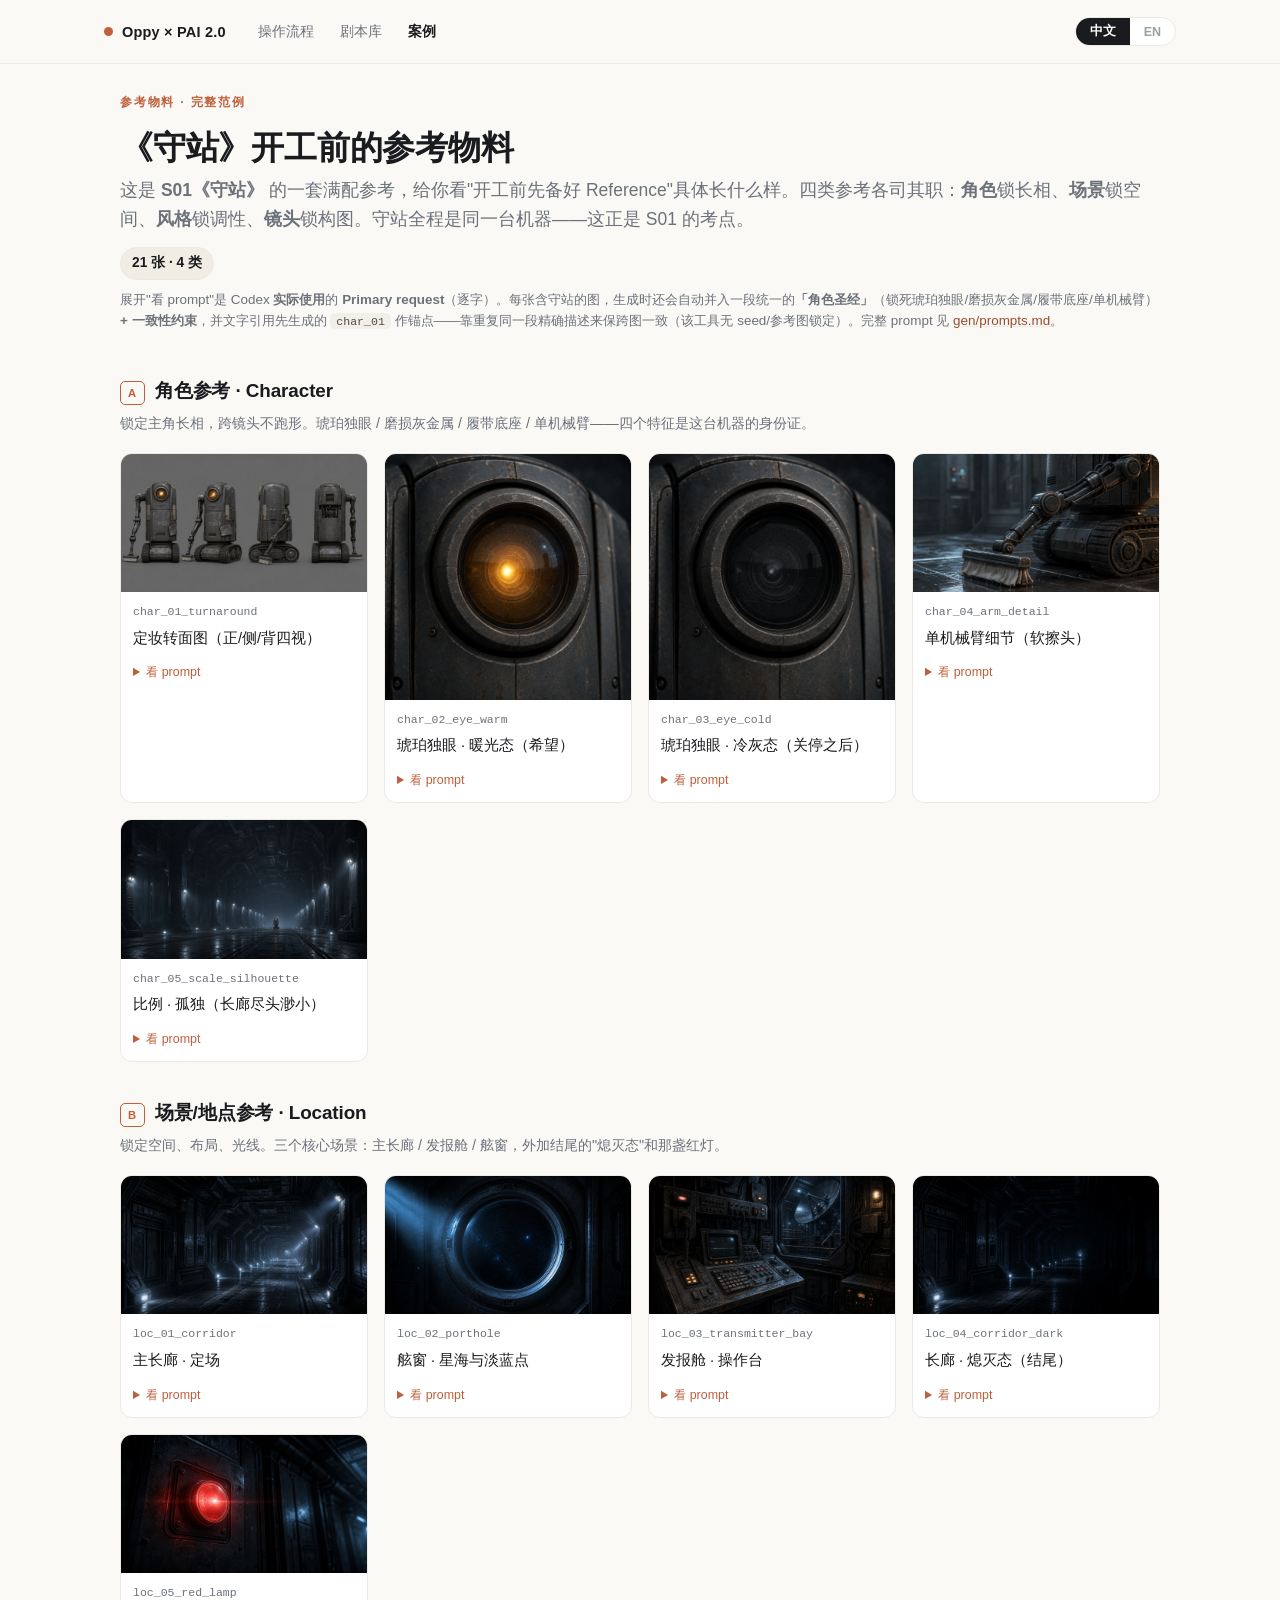
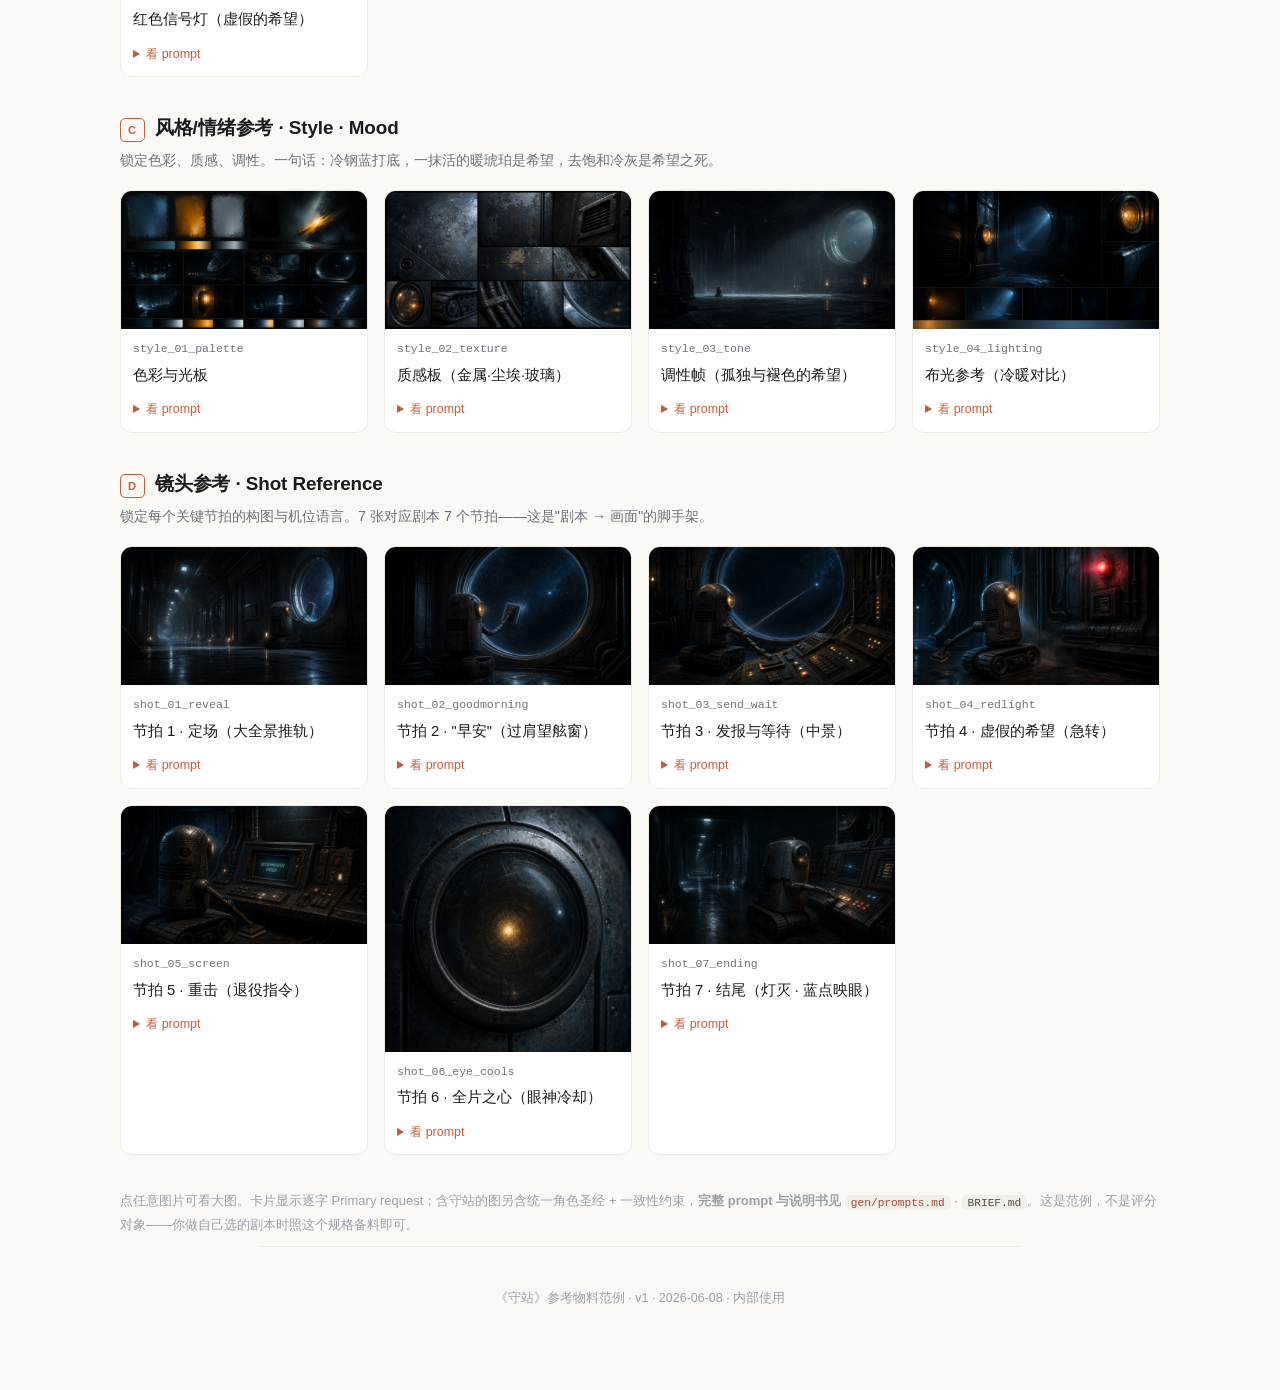
==== commit d9e32d2c: "案例页prompt如实化: 卡片改为codex逐字Primary request(21条全等prompts.md); 加'角色圣经+一致性约束'说明并链gen/prompts.md; 中文对照同步重译" ====
--- a/example/s01-keeper/index.html
+++ b/example/s01-keeper/index.html
@@ -12,6 +12,7 @@
   .statusbar{display:flex;gap:10px;flex-wrap:wrap;align-items:center;margin:14px 0 4px;font-size:.86rem}
   .pill{border:1px solid var(--line,#e7e2d8);background:var(--card,#fff);border-radius:999px;padding:3px 11px}
   .pill.k{background:#f1ece4;font-weight:600}
+  .srcnote{font-size:.84rem;line-height:1.55;color:var(--muted,#6b6b6b);margin:10px 0 0}
   .grp{margin:34px 0 0}
   .grp h2{font-size:1.18rem;margin:0 0 2px;display:flex;align-items:baseline;gap:10px}
   .grp h2 .tag{font-size:.7rem;letter-spacing:.06em;text-transform:uppercase;color:var(--accent,#bf5f3b);border:1px solid currentColor;border-radius:5px;padding:1px 7px}
@@ -59,6 +60,7 @@
     <div class="statusbar">
       <span class="pill k"><span class="zh">21 张 · 4 类</span><span class="en">21 images · 4 kinds</span></span>
     </div>
+    <p class="srcnote"><span class="zh">展开"看 prompt"是 Codex <strong>实际使用</strong>的 <strong>Primary request</strong>（逐字）。每张含守站的图，生成时还会自动并入一段统一的<strong>「角色圣经」</strong>（锁死琥珀独眼/磨损灰金属/履带底座/单机械臂）<strong>+ 一致性约束</strong>，并文字引用先生成的 <code>char_01</code> 作锚点——靠重复同一段精确描述来保跨图一致（该工具无 seed/参考图锁定）。完整 prompt 见 <a href="gen/prompts.md">gen/prompts.md</a>。</span><span class="en">"View prompt" shows the verbatim <strong>Primary request</strong> Codex actually used. Every Keeper image also auto-prepends a shared <strong>character bible</strong> (locking the amber eye / worn gunmetal / tracked base / single arm) <strong>+ consistency constraints</strong>, and textually anchors to <code>char_01</code> — consistency comes from repeating the same precise description (the tool exposed no seed / reference-image lock). Full prompts in <a href="gen/prompts.md">gen/prompts.md</a>.</span></p>
   </div>
 
   <!-- A · Character -->
@@ -66,15 +68,15 @@
     <h2><span class="tag">A</span><span class="zh">角色参考 · Character</span><span class="en">Character</span></h2>
     <p class="gd"><span class="zh">锁定主角长相，跨镜头不跑形。琥珀独眼 / 磨损灰金属 / 履带底座 / 单机械臂——四个特征是这台机器的身份证。</span><span class="en">Locks the lead's look so it never drifts across shots. Amber eye / worn gunmetal / tracked base / single arm — the four traits that ARE this machine.</span></p>
     <div class="gal">
-      <figure class="rcard"><div class="rimg"><img src="references/character/char_01_turnaround.png" alt="" loading="lazy" onerror="this.closest('.rimg').classList.add('empty')"><span class="ph"><span class="zh">待生成</span><span class="en">Pending</span></span></div><figcaption class="rcap"><div class="fn">char_01_turnaround</div><div class="ttl"><span class="zh">定妆转面图（正/侧/背四视）</span><span class="en">Turnaround model sheet</span></div></figcaption><details class="pr"><summary><span class="zh">看 prompt</span><span class="en">prompt</span></summary><p>Character turnaround model sheet of THE KEEPER on neutral grey, even soft light, four views — front / three-quarter / side / back. Full body, tracked base, single amber lens, arm with squeegee, worn gunmetal. Clean reference-sheet look.</p><p class="pr-zh">守站的角色转面定妆图，中性灰背景、均匀柔光，四视：正面 / 四分之三侧 / 正侧 / 背面。全身，露出履带底座、单只琥珀镜头眼、带软擦头的机械臂、磨损灰金属。干净的参考表风格。</p></details></figure>
+      <figure class="rcard"><div class="rimg"><img src="references/character/char_01_turnaround.png" alt="" loading="lazy" onerror="this.closest('.rimg').classList.add('empty')"><span class="ph"><span class="zh">待生成</span><span class="en">Pending</span></span></div><figcaption class="rcap"><div class="fn">char_01_turnaround</div><div class="ttl"><span class="zh">定妆转面图（正/侧/背四视）</span><span class="en">Turnaround model sheet</span></div></figcaption><details class="pr"><summary><span class="zh">看 prompt</span><span class="en">prompt</span></summary><p>Character turnaround model sheet of THE KEEPER on a neutral mid-grey studio background, even soft lighting, four views in one frame — front, three-quarter, side profile, back. Full body, clearly showing the tracked base, the single amber lens eye, the articulated arm with squeegee tool, worn gunmetal panels. Clean reference-sheet look, no dramatic shadows.</p><p class="pr-zh">守站的角色转面定妆图，中性灰摄影棚背景、均匀柔光，一图四视——正面、四分之三侧、正侧、背面。全身，清晰露出履带底座、单只琥珀镜头眼、带软擦头的多关节机械臂、磨损的灰金属面板。干净的参考表风格，无戏剧性阴影。</p></details></figure>
 
-      <figure class="rcard"><div class="rimg sq"><img src="references/character/char_02_eye_warm.png" alt="" loading="lazy" onerror="this.closest('.rimg').classList.add('empty')"><span class="ph"><span class="zh">待生成</span><span class="en">Pending</span></span></div><figcaption class="rcap"><div class="fn">char_02_eye_warm</div><div class="ttl"><span class="zh">琥珀独眼 · 暖光态（希望）</span><span class="en">Amber eye — warm</span></div></figcaption><details class="pr"><summary><span class="zh">看 prompt</span><span class="en">prompt</span></summary><p>ECU of THE KEEPER's single round lens glowing warm living amber; faint starfield + pale-blue dot reflected in the scratched glass; warm inner light. Hopeful, tender.</p><p class="pr-zh">守站单只圆镜头的大特写，发出温暖、有生命感的琥珀光；刮花镜面上隐约映出星海与那颗淡蓝点；内部暖光。充满希望、温柔。</p></details></figure>
+      <figure class="rcard"><div class="rimg sq"><img src="references/character/char_02_eye_warm.png" alt="" loading="lazy" onerror="this.closest('.rimg').classList.add('empty')"><span class="ph"><span class="zh">待生成</span><span class="en">Pending</span></span></div><figcaption class="rcap"><div class="fn">char_02_eye_warm</div><div class="ttl"><span class="zh">琥珀独眼 · 暖光态（希望）</span><span class="en">Amber eye — warm</span></div></figcaption><details class="pr"><summary><span class="zh">看 prompt</span><span class="en">prompt</span></summary><p>Extreme close-up of THE KEEPER's single round lens eye glowing a warm, living amber; faint reflections of a starfield and a pale-blue dot in the glass; fine scratches on the lens; warm inner light. Hopeful, tender mood.</p><p class="pr-zh">守站单只圆镜头眼的极特写，发出温暖、有生命感的琥珀光；镜面里隐约映出星海与一颗淡蓝点；镜片上有细划痕；内部暖光。充满希望、温柔的情绪。</p></details></figure>
 
-      <figure class="rcard"><div class="rimg sq"><img src="references/character/char_03_eye_cold.png" alt="" loading="lazy" onerror="this.closest('.rimg').classList.add('empty')"><span class="ph"><span class="zh">待生成</span><span class="en">Pending</span></span></div><figcaption class="rcap"><div class="fn">char_03_eye_cold</div><div class="ttl"><span class="zh">琥珀独眼 · 冷灰态（关停之后）</span><span class="en">Amber eye — cold</span></div></figcaption><details class="pr"><summary><span class="zh">看 prompt</span><span class="en">prompt</span></summary><p>ECU of the SAME lens, amber draining to cold dim grey, light almost gone, same scratches — only the light has died. Grief, resignation.</p><p class="pr-zh">同一只镜头的大特写，琥珀光褪成冷暗的灰、几近熄灭，划痕一模一样——只是光死了。悲伤、认命。</p></details></figure>
+      <figure class="rcard"><div class="rimg sq"><img src="references/character/char_03_eye_cold.png" alt="" loading="lazy" onerror="this.closest('.rimg').classList.add('empty')"><span class="ph"><span class="zh">待生成</span><span class="en">Pending</span></span></div><figcaption class="rcap"><div class="fn">char_03_eye_cold</div><div class="ttl"><span class="zh">琥珀独眼 · 冷灰态（关停之后）</span><span class="en">Amber eye — cold</span></div></figcaption><details class="pr"><summary><span class="zh">看 prompt</span><span class="en">prompt</span></summary><p>Extreme close-up of THE KEEPER's single lens eye, the amber glow draining to a cold dim grey, light almost gone, reflections fading. SAME lens, same scratches as the warm version — only the light has died. Grief, resignation.</p><p class="pr-zh">守站单只镜头眼的极特写，琥珀光褪成冷暗的灰、几近熄灭，倒影渐隐。与暖光版是同一只镜头、同样的划痕——只是光死了。悲伤、认命。</p></details></figure>
 
-      <figure class="rcard"><div class="rimg"><img src="references/character/char_04_arm_detail.png" alt="" loading="lazy" onerror="this.closest('.rimg').classList.add('empty')"><span class="ph"><span class="zh">待生成</span><span class="en">Pending</span></span></div><figcaption class="rcap"><div class="fn">char_04_arm_detail</div><div class="ttl"><span class="zh">单机械臂细节（软擦头）</span><span class="en">Manipulator arm detail</span></div></figcaption><details class="pr"><summary><span class="zh">看 prompt</span><span class="en">prompt</span></summary><p>Detail of THE KEEPER's single articulated arm — worn servos, cabling, soft cloth/squeegee tool, water streaks. Cold-blue ambient, warm rim light.</p><p class="pr-zh">守站单条多关节机械臂细节——磨损舵机、线缆、软布/擦头工具、水痕。冷蓝环境光，暖色轮廓光。</p></details></figure>
+      <figure class="rcard"><div class="rimg"><img src="references/character/char_04_arm_detail.png" alt="" loading="lazy" onerror="this.closest('.rimg').classList.add('empty')"><span class="ph"><span class="zh">待生成</span><span class="en">Pending</span></span></div><figcaption class="rcap"><div class="fn">char_04_arm_detail</div><div class="ttl"><span class="zh">单机械臂细节（软擦头）</span><span class="en">Manipulator arm detail</span></div></figcaption><details class="pr"><summary><span class="zh">看 prompt</span><span class="en">prompt</span></summary><p>Detail shot of THE KEEPER's single articulated mechanical arm — worn servos, exposed cabling, ending in a soft cloth/squeegee tool, a few water streaks. Utilitarian, lived-in. Cold-blue ambient with a warm rim light.</p><p class="pr-zh">守站单条多关节机械臂的细节——磨损的舵机、裸露线缆，末端是软布/擦头工具，几道水痕。功能化、用旧了的质感。冷蓝环境光配暖色轮廓光。</p></details></figure>
 
-      <figure class="rcard"><div class="rimg"><img src="references/character/char_05_scale_silhouette.png" alt="" loading="lazy" onerror="this.closest('.rimg').classList.add('empty')"><span class="ph"><span class="zh">待生成</span><span class="en">Pending</span></span></div><figcaption class="rcap"><div class="fn">char_05_scale_silhouette</div><div class="ttl"><span class="zh">比例 · 孤独（长廊尽头渺小）</span><span class="en">Scale &amp; solitude</span></div></figcaption><details class="pr"><summary><span class="zh">看 prompt</span><span class="en">prompt</span></summary><p>WIDE — THE KEEPER small and alone at the far end of a vast cold-blue corridor, dwarfed, work lights receding into dark. Loneliness.</p><p class="pr-zh">大全景——守站渺小孤独地立在空旷冷蓝长廊尽头，被环境衬得极小，工作灯向黑暗退去。孤独。</p></details></figure>
+      <figure class="rcard"><div class="rimg"><img src="references/character/char_05_scale_silhouette.png" alt="" loading="lazy" onerror="this.closest('.rimg').classList.add('empty')"><span class="ph"><span class="zh">待生成</span><span class="en">Pending</span></span></div><figcaption class="rcap"><div class="fn">char_05_scale_silhouette</div><div class="ttl"><span class="zh">比例 · 孤独（长廊尽头渺小）</span><span class="en">Scale &amp; solitude</span></div></figcaption><details class="pr"><summary><span class="zh">看 prompt</span><span class="en">prompt</span></summary><p>Wide shot establishing scale — THE KEEPER, small and alone, at the far end of a vast cold-blue relay-station corridor, dwarfed by the architecture, rows of work lights receding into the dark. Loneliness.</p><p class="pr-zh">确立比例的大全景——守站渺小而孤独地立在空旷冷蓝的中继站长廊尽头，被建筑衬得极小，一排排工作灯向黑暗退去。孤独。</p></details></figure>
     </div>
   </section>
 
@@ -83,15 +85,15 @@
     <h2><span class="tag">B</span><span class="zh">场景/地点参考 · Location</span><span class="en">Location</span></h2>
     <p class="gd"><span class="zh">锁定空间、布局、光线。三个核心场景：主长廊 / 发报舱 / 舷窗，外加结尾的"熄灭态"和那盏红灯。</span><span class="en">Locks space, layout, light. Three core sets — corridor / transmitter bay / porthole — plus the ending's dark variant and the red lamp.</span></p>
     <div class="gal">
-      <figure class="rcard"><div class="rimg"><img src="references/location/loc_01_corridor.png" alt="" loading="lazy" onerror="this.closest('.rimg').classList.add('empty')"><span class="ph"><span class="zh">待生成</span><span class="en">Pending</span></span></div><figcaption class="rcap"><div class="fn">loc_01_corridor</div><div class="ttl"><span class="zh">主长廊 · 定场</span><span class="en">Main corridor</span></div></figcaption><details class="pr"><summary><span class="zh">看 prompt</span><span class="en">prompt</span></summary><p>INT. main corridor — long cold-blue, work lights blinking on and receding to a vanishing point, volumetric haze, worn metal, a round porthole far down. Empty, vast. No characters.</p><p class="pr-zh">内景·主长廊——狭长冷蓝，工作灯逐盏亮起并向消失点退去，体积雾，磨损金属，尽头一扇圆舷窗。空旷、宏大。无角色。</p></details></figure>
+      <figure class="rcard"><div class="rimg"><img src="references/location/loc_01_corridor.png" alt="" loading="lazy" onerror="this.closest('.rimg').classList.add('empty')"><span class="ph"><span class="zh">待生成</span><span class="en">Pending</span></span></div><figcaption class="rcap"><div class="fn">loc_01_corridor</div><div class="ttl"><span class="zh">主长廊 · 定场</span><span class="en">Main corridor</span></div></figcaption><details class="pr"><summary><span class="zh">看 prompt</span><span class="en">prompt</span></summary><p>INT. deep-space relay-station main corridor — a long cold-blue corridor stretching into darkness, rows of work lights blinking on one by one and receding to a vanishing point, faint volumetric haze, worn metal walls with pipes and panels, a round porthole far down. Empty, quiet, vast. No characters.</p><p class="pr-zh">内景·深空中继站主长廊——狭长冷蓝的长廊伸入黑暗，一排排工作灯逐盏亮起并向消失点退去，淡淡体积雾，带管线和面板的磨损金属墙，尽头一扇圆舷窗。空旷、安静、宏大。无角色。</p></details></figure>
 
-      <figure class="rcard"><div class="rimg"><img src="references/location/loc_02_porthole.png" alt="" loading="lazy" onerror="this.closest('.rimg').classList.add('empty')"><span class="ph"><span class="zh">待生成</span><span class="en">Pending</span></span></div><figcaption class="rcap"><div class="fn">loc_02_porthole</div><div class="ttl"><span class="zh">舷窗 · 星海与淡蓝点</span><span class="en">Porthole — star sea &amp; blue dot</span></div></figcaption><details class="pr"><summary><span class="zh">看 prompt</span><span class="en">prompt</span></summary><p>INT. a round porthole freshly wiped clean; deep star sea beyond, a single faint pale-blue dot far in the dark. Cold light, dust motes, lonely. No characters.</p><p class="pr-zh">内景·一扇刚擦净的圆舷窗；窗外深邃星海，黑暗深处一颗淡蓝点。冷光、浮尘、孤独。无角色。</p></details></figure>
+      <figure class="rcard"><div class="rimg"><img src="references/location/loc_02_porthole.png" alt="" loading="lazy" onerror="this.closest('.rimg').classList.add('empty')"><span class="ph"><span class="zh">待生成</span><span class="en">Pending</span></span></div><figcaption class="rcap"><div class="fn">loc_02_porthole</div><div class="ttl"><span class="zh">舷窗 · 星海与淡蓝点</span><span class="en">Porthole — star sea &amp; blue dot</span></div></figcaption><details class="pr"><summary><span class="zh">看 prompt</span><span class="en">prompt</span></summary><p>INT. a round porthole window in the relay station, freshly wiped clean; beyond the glass a deep star sea and, far away in the dark, a single faint pale-blue dot (a distant Earth). Cold light, dust motes, lonely. No characters.</p><p class="pr-zh">内景·中继站的一扇圆舷窗，刚擦净；玻璃外是深邃星海，黑暗远处一颗淡蓝点（遥远的地球）。冷光、浮尘、孤独。无角色。</p></details></figure>
 
-      <figure class="rcard"><div class="rimg"><img src="references/location/loc_03_transmitter_bay.png" alt="" loading="lazy" onerror="this.closest('.rimg').classList.add('empty')"><span class="ph"><span class="zh">待生成</span><span class="en">Pending</span></span></div><figcaption class="rcap"><div class="fn">loc_03_transmitter_bay</div><div class="ttl"><span class="zh">发报舱 · 操作台</span><span class="en">Transmitter bay</span></div></figcaption><details class="pr"><summary><span class="zh">看 prompt</span><span class="en">prompt</span></summary><p>INT. transmitter bay — utilitarian console, physical keys, a small dim status screen, antenna cabling, indicator lights, worn metal. Cramped, lived-in. No characters.</p><p class="pr-zh">内景·发报舱——功能化操作台、实体按键、一块昏暗的小状态屏、天线线缆、指示灯、磨损金属。逼仄、有使用痕迹。无角色。</p></details></figure>
+      <figure class="rcard"><div class="rimg"><img src="references/location/loc_03_transmitter_bay.png" alt="" loading="lazy" onerror="this.closest('.rimg').classList.add('empty')"><span class="ph"><span class="zh">待生成</span><span class="en">Pending</span></span></div><figcaption class="rcap"><div class="fn">loc_03_transmitter_bay</div><div class="ttl"><span class="zh">发报舱 · 操作台</span><span class="en">Transmitter bay</span></div></figcaption><details class="pr"><summary><span class="zh">看 prompt</span><span class="en">prompt</span></summary><p>INT. the transmitter bay of the relay station — a utilitarian console with physical keys and switches, a small dim status screen, antenna and signal cabling, warm and cold indicator lights, worn metal. Cramped, functional, lived-in. No characters.</p><p class="pr-zh">内景·中继站的发报舱——功能化操作台，带实体按键和开关，一块昏暗的小状态屏，天线与信号线缆，冷暖指示灯，磨损金属。逼仄、实用、有使用痕迹。无角色。</p></details></figure>
 
-      <figure class="rcard"><div class="rimg"><img src="references/location/loc_04_corridor_dark.png" alt="" loading="lazy" onerror="this.closest('.rimg').classList.add('empty')"><span class="ph"><span class="zh">待生成</span><span class="en">Pending</span></span></div><figcaption class="rcap"><div class="fn">loc_04_corridor_dark</div><div class="ttl"><span class="zh">长廊 · 熄灭态（结尾）</span><span class="en">Corridor going dark</span></div></figcaption><details class="pr"><summary><span class="zh">看 prompt</span><span class="en">prompt</span></summary><p>INT. the same corridor going dark — work lights switching OFF one by one front-to-back, deep shadow swallowing the space, a faint glow far away. Loss. No characters.</p><p class="pr-zh">内景·同一条长廊正在熄灭——工作灯由近及远逐盏关闭，深影吞没空间，远处仅余一点微光。失去。无角色。</p></details></figure>
+      <figure class="rcard"><div class="rimg"><img src="references/location/loc_04_corridor_dark.png" alt="" loading="lazy" onerror="this.closest('.rimg').classList.add('empty')"><span class="ph"><span class="zh">待生成</span><span class="en">Pending</span></span></div><figcaption class="rcap"><div class="fn">loc_04_corridor_dark</div><div class="ttl"><span class="zh">长廊 · 熄灭态（结尾）</span><span class="en">Corridor going dark</span></div></figcaption><details class="pr"><summary><span class="zh">看 prompt</span><span class="en">prompt</span></summary><p>INT. the same long relay-station corridor going dark — the row of work lights switching OFF one by one from foreground to back, deep shadow swallowing the space, only a faint glow remaining far away. Endings, loss. No characters.</p><p class="pr-zh">内景·同一条中继站长廊正在熄灭——一排工作灯由近及远逐盏关闭，深影吞没空间，只在远处留一点微光。终结、失去。无角色。</p></details></figure>
 
-      <figure class="rcard"><div class="rimg"><img src="references/location/loc_05_red_lamp.png" alt="" loading="lazy" onerror="this.closest('.rimg').classList.add('empty')"><span class="ph"><span class="zh">待生成</span><span class="en">Pending</span></span></div><figcaption class="rcap"><div class="fn">loc_05_red_lamp</div><div class="ttl"><span class="zh">红色信号灯（虚假的希望）</span><span class="en">Red signal lamp</span></div></figcaption><details class="pr"><summary><span class="zh">看 prompt</span><span class="en">prompt</span></summary><p>INT. a single red signal lamp on the corridor wall, lit red for the first time, glowing against cold-blue dark metal, slight flare. Tense, a false promise. No characters.</p><p class="pr-zh">内景·长廊墙上一盏红色信号灯第一次亮起，在冷蓝暗金属上发红，轻微眩光。紧张、虚假的承诺。无角色。</p></details></figure>
+      <figure class="rcard"><div class="rimg"><img src="references/location/loc_05_red_lamp.png" alt="" loading="lazy" onerror="this.closest('.rimg').classList.add('empty')"><span class="ph"><span class="zh">待生成</span><span class="en">Pending</span></span></div><figcaption class="rcap"><div class="fn">loc_05_red_lamp</div><div class="ttl"><span class="zh">红色信号灯（虚假的希望）</span><span class="en">Red signal lamp</span></div></figcaption><details class="pr"><summary><span class="zh">看 prompt</span><span class="en">prompt</span></summary><p>INT. a single red signal indicator lamp on the relay-station corridor wall, lit red for the first time, glowing against cold-blue dark metal, slight lens flare. Tense, a false promise of contact. No characters.</p><p class="pr-zh">内景·中继站长廊墙上一盏红色信号指示灯，第一次亮起红光，在冷蓝暗金属上发光，轻微镜头眩光。紧张、一个虚假的"有人联系"的承诺。无角色。</p></details></figure>
     </div>
   </section>
 
@@ -100,13 +102,13 @@
     <h2><span class="tag">C</span><span class="zh">风格/情绪参考 · Style · Mood</span><span class="en">Style · Mood</span></h2>
     <p class="gd"><span class="zh">锁定色彩、质感、调性。一句话：冷钢蓝打底，一抹活的暖琥珀是希望，去饱和冷灰是希望之死。</span><span class="en">Locks color, texture, tone. In one line: cold steel-blue base, one warm living amber for hope, desaturated grey for its death.</span></p>
     <div class="gal">
-      <figure class="rcard"><div class="rimg"><img src="references/style/style_01_palette.png" alt="" loading="lazy" onerror="this.closest('.rimg').classList.add('empty')"><span class="ph"><span class="zh">待生成</span><span class="en">Pending</span></span></div><figcaption class="rcap"><div class="fn">style_01_palette</div><div class="ttl"><span class="zh">色彩与光板</span><span class="en">Color &amp; light board</span></div></figcaption><details class="pr"><summary><span class="zh">看 prompt</span><span class="en">prompt</span></summary><p>Color &amp; light board — swatches of cold steel-blue (base), warm living amber (hope/the eye), desaturated cold grey (death), deep-space black; how amber reads against blue. Painterly mood board.</p><p class="pr-zh">色彩与光板——色块：冷钢蓝（基调）、温暖鲜活的琥珀（希望/眼睛）、去饱和冷灰（死亡）、深空黑；展示琥珀在蓝中的呈现。绘画感情绪板。</p></details></figure>
+      <figure class="rcard"><div class="rimg"><img src="references/style/style_01_palette.png" alt="" loading="lazy" onerror="this.closest('.rimg').classList.add('empty')"><span class="ph"><span class="zh">待生成</span><span class="en">Pending</span></span></div><figcaption class="rcap"><div class="fn">style_01_palette</div><div class="ttl"><span class="zh">色彩与光板</span><span class="en">Color &amp; light board</span></div></figcaption><details class="pr"><summary><span class="zh">看 prompt</span><span class="en">prompt</span></summary><p>A cinematic color &amp; light reference board for a melancholic sci-fi short — swatches of cold steel-blue (base), a single warm living amber (hope / the eye), desaturated cold grey (death of hope), and deep-space black; showing how the warm amber accent reads against cold blue. Label-free mood board, painterly.</p><p class="pr-zh">一块电影感的色彩与光参考板，用于一部忧郁的科幻短片——色块：冷钢蓝（基调）、一抹温暖鲜活的琥珀（希望/眼睛）、去饱和冷灰（希望之死）、深空黑；展示暖琥珀点缀在冷蓝中的呈现。无文字情绪板，绘画感。</p></details></figure>
 
-      <figure class="rcard"><div class="rimg"><img src="references/style/style_02_texture.png" alt="" loading="lazy" onerror="this.closest('.rimg').classList.add('empty')"><span class="ph"><span class="zh">待生成</span><span class="en">Pending</span></span></div><figcaption class="rcap"><div class="fn">style_02_texture</div><div class="ttl"><span class="zh">质感板（金属·尘埃·玻璃）</span><span class="en">Texture board</span></div></figcaption><details class="pr"><summary><span class="zh">看 prompt</span><span class="en">prompt</span></summary><p>Texture board — worn scratched gunmetal, faded paint, faint rust, dust motes in volumetric beams, scratched glass. Tactile, decades of wear.</p><p class="pr-zh">质感板——磨损刮花的灰金属、褪色漆面、淡淡锈迹、光束中的浮尘、刮花玻璃。可触感，几十年磨损。</p></details></figure>
+      <figure class="rcard"><div class="rimg"><img src="references/style/style_02_texture.png" alt="" loading="lazy" onerror="this.closest('.rimg').classList.add('empty')"><span class="ph"><span class="zh">待生成</span><span class="en">Pending</span></span></div><figcaption class="rcap"><div class="fn">style_02_texture</div><div class="ttl"><span class="zh">质感板（金属·尘埃·玻璃）</span><span class="en">Texture board</span></div></figcaption><details class="pr"><summary><span class="zh">看 prompt</span><span class="en">prompt</span></summary><p>A texture reference board for a lonely maintenance robot in deep space — worn scratched gunmetal, faded paint, faint rust streaks, dust motes drifting in volumetric light beams, scratched glass. Tactile, lived-in, decades of wear.</p><p class="pr-zh">一块质感参考板，对应一台深空里孤独的维护机器人——磨损刮花的灰金属、褪色漆面、淡淡锈迹、在体积光束中漂浮的尘埃、刮花的玻璃。可触、用旧、几十年的磨损。</p></details></figure>
 
-      <figure class="rcard"><div class="rimg"><img src="references/style/style_03_tone.png" alt="" loading="lazy" onerror="this.closest('.rimg').classList.add('empty')"><span class="ph"><span class="zh">待生成</span><span class="en">Pending</span></span></div><figcaption class="rcap"><div class="fn">style_03_tone</div><div class="ttl"><span class="zh">调性帧（孤独与褪色的希望）</span><span class="en">Tonal mood frame</span></div></figcaption><details class="pr"><summary><span class="zh">看 prompt</span><span class="en">prompt</span></summary><p>Tonal mood frame — 'solitude and faded hope': a tiny lonely machine in vast cold quiet space, soft god-rays, deep shadow, film grain, painterly-realistic; quiet contemplative sci-fi.</p><p class="pr-zh">调性情绪帧——「孤独与褪色的希望」：渺小孤独的机器置身空旷冷寂空间，柔和丁达尔光、深影、胶片颗粒，绘画写实；安静、沉思式科幻。</p></details></figure>
+      <figure class="rcard"><div class="rimg"><img src="references/style/style_03_tone.png" alt="" loading="lazy" onerror="this.closest('.rimg').classList.add('empty')"><span class="ph"><span class="zh">待生成</span><span class="en">Pending</span></span></div><figcaption class="rcap"><div class="fn">style_03_tone</div><div class="ttl"><span class="zh">调性帧（孤独与褪色的希望）</span><span class="en">Tonal mood frame</span></div></figcaption><details class="pr"><summary><span class="zh">看 prompt</span><span class="en">prompt</span></summary><p>A tonal/emotional mood frame — 'solitude and faded hope': a tiny lonely machine in a vast cold quiet space station, soft volumetric god-rays, deep shadow, subtle film grain, painterly-realistic, in the spirit of quiet contemplative sci-fi (2001 / Wall-E's quietest moments).</p><p class="pr-zh">一帧调性/情绪参考——"孤独与褪色的希望"：一台渺小孤独的机器置身空旷、冷寂的空间站，柔和的体积丁达尔光、深影、细微胶片颗粒，绘画写实，气质接近安静、沉思式的科幻（《2001》/《Wall-E》最安静的段落）。</p></details></figure>
 
-      <figure class="rcard"><div class="rimg"><img src="references/style/style_04_lighting.png" alt="" loading="lazy" onerror="this.closest('.rimg').classList.add('empty')"><span class="ph"><span class="zh">待生成</span><span class="en">Pending</span></span></div><figcaption class="rcap"><div class="fn">style_04_lighting</div><div class="ttl"><span class="zh">布光参考（冷暖对比）</span><span class="en">Lighting key</span></div></figcaption><details class="pr"><summary><span class="zh">看 prompt</span><span class="en">prompt</span></summary><p>Lighting key — low-key station interior: cold ambient blue fill, one small warm amber source (glowing lens) modeling the dark, rim light on worn metal, volumetric haze. Warm-vs-cold.</p><p class="pr-zh">布光参考——低调（low-key）站内：冷蓝环境补光，一处小而暖的琥珀光源（发光镜头）在黑暗中塑形，磨损金属上的轮廓光，体积雾。冷暖对比。</p></details></figure>
+      <figure class="rcard"><div class="rimg"><img src="references/style/style_04_lighting.png" alt="" loading="lazy" onerror="this.closest('.rimg').classList.add('empty')"><span class="ph"><span class="zh">待生成</span><span class="en">Pending</span></span></div><figcaption class="rcap"><div class="fn">style_04_lighting</div><div class="ttl"><span class="zh">布光参考（冷暖对比）</span><span class="en">Lighting key</span></div></figcaption><details class="pr"><summary><span class="zh">看 prompt</span><span class="en">prompt</span></summary><p>A lighting key reference — low-key cinematic lighting of a deep-space station interior: cold ambient blue fill, a single small warm amber source (a glowing lens) modeling the darkness, rim light catching worn metal edges, volumetric haze. Shows the warm-vs-cold contrast.</p><p class="pr-zh">一张布光参考——站内深空场景的低调（low-key）电影布光：冷蓝环境补光，一处小而暖的琥珀光源（发光的镜头）在黑暗中塑形，磨损金属边缘的轮廓光，体积雾。展示冷暖对比。</p></details></figure>
     </div>
   </section>
 
@@ -115,23 +117,23 @@
     <h2><span class="tag">D</span><span class="zh">镜头参考 · Shot Reference</span><span class="en">Shot Reference</span></h2>
     <p class="gd"><span class="zh">锁定每个关键节拍的构图与机位语言。7 张对应剧本 7 个节拍——这是"剧本 → 画面"的脚手架。</span><span class="en">Locks the framing and camera language of each key beat. Seven frames for the seven beats — the scaffold from script to image.</span></p>
     <div class="gal">
-      <figure class="rcard"><div class="rimg"><img src="references/shot/shot_01_reveal.png" alt="" loading="lazy" onerror="this.closest('.rimg').classList.add('empty')"><span class="ph"><span class="zh">待生成</span><span class="en">Pending</span></span></div><figcaption class="rcap"><div class="fn">shot_01_reveal</div><div class="ttl"><span class="zh">节拍 1 · 定场（大全景推轨）</span><span class="en">Beat 1 — reveal</span></div></figcaption><details class="pr"><summary><span class="zh">看 prompt</span><span class="en">prompt</span></summary><p>WIDE, low camera, slow dolly-in; work lights blink on; THE KEEPER rolls up from depth on tracks, arm wiping a porthole. Small, lonely routine.</p><p class="pr-zh">大全景，低机位，缓慢推轨；工作灯逐盏亮起；守站踩履带从纵深驶来，机械臂擦舷窗。渺小、孤独的日常。</p></details></figure>
+      <figure class="rcard"><div class="rimg"><img src="references/shot/shot_01_reveal.png" alt="" loading="lazy" onerror="this.closest('.rimg').classList.add('empty')"><span class="ph"><span class="zh">待生成</span><span class="en">Pending</span></span></div><figcaption class="rcap"><div class="fn">shot_01_reveal</div><div class="ttl"><span class="zh">节拍 1 · 定场（大全景推轨）</span><span class="en">Beat 1 — reveal</span></div></figcaption><details class="pr"><summary><span class="zh">看 prompt</span><span class="en">prompt</span></summary><p>[Beat 1 · establishing] WIDE, low camera, slow dolly-in down the cold-blue corridor as work lights blink on; THE KEEPER rolls up from the depths on its tracks, arm wiping a porthole. Small in frame, lonely routine.</p><p class="pr-zh">〔节拍 1 · 定场〕大全景，低机位，沿冷蓝长廊缓慢推轨，工作灯逐盏亮起；守站踩着履带从纵深驶来，机械臂擦拭舷窗。画面里渺小，孤独的日常。</p></details></figure>
 
-      <figure class="rcard"><div class="rimg"><img src="references/shot/shot_02_goodmorning.png" alt="" loading="lazy" onerror="this.closest('.rimg').classList.add('empty')"><span class="ph"><span class="zh">待生成</span><span class="en">Pending</span></span></div><figcaption class="rcap"><div class="fn">shot_02_goodmorning</div><div class="ttl"><span class="zh">节拍 2 · "早安"（过肩望舷窗）</span><span class="en">Beat 2 — good morning</span></div></figcaption><details class="pr"><summary><span class="zh">看 prompt</span><span class="en">prompt</span></summary><p>Over-the-shoulder from behind THE KEEPER toward the wiped porthole; star sea + faint blue dot; amber eye warm. Intimate, hopeful.</p><p class="pr-zh">从守站背后越肩拍向擦净的舷窗；星海 + 淡蓝点；琥珀眼温暖。亲密、充满希望。</p></details></figure>
+      <figure class="rcard"><div class="rimg"><img src="references/shot/shot_02_goodmorning.png" alt="" loading="lazy" onerror="this.closest('.rimg').classList.add('empty')"><span class="ph"><span class="zh">待生成</span><span class="en">Pending</span></span></div><figcaption class="rcap"><div class="fn">shot_02_goodmorning</div><div class="ttl"><span class="zh">节拍 2 · "早安"（过肩望舷窗）</span><span class="en">Beat 2 — good morning</span></div></figcaption><details class="pr"><summary><span class="zh">看 prompt</span><span class="en">prompt</span></summary><p>[Beat 2 · 'Good morning'] Over-the-shoulder from behind THE KEEPER toward the freshly wiped round porthole; the star sea and the faint pale-blue dot beyond; the amber eye warm. Intimate, hopeful.</p><p class="pr-zh">〔节拍 2 · "早安"〕从守站背后越肩，望向刚擦净的圆舷窗；窗外是星海与那颗淡蓝点；琥珀眼温暖。亲密、充满希望。</p></details></figure>
 
-      <figure class="rcard"><div class="rimg"><img src="references/shot/shot_03_send_wait.png" alt="" loading="lazy" onerror="this.closest('.rimg').classList.add('empty')"><span class="ph"><span class="zh">待生成</span><span class="en">Pending</span></span></div><figcaption class="rcap"><div class="fn">shot_03_send_wait</div><div class="ttl"><span class="zh">节拍 3 · 发报与等待（中景）</span><span class="en">Beat 3 — send &amp; wait</span></div></figcaption><details class="pr"><summary><span class="zh">看 prompt</span><span class="en">prompt</span></summary><p>MEDIUM — the arm pressing a transmitter key, a thin signal leaving toward the dot; then the Keeper facing the porthole, motionless, waiting. Nothing returns.</p><p class="pr-zh">中景——机械臂按下发报键，一束细信号朝蓝点飞去；随后守站面向舷窗、一动不动地等。什么都没回来。</p></details></figure>
+      <figure class="rcard"><div class="rimg"><img src="references/shot/shot_03_send_wait.png" alt="" loading="lazy" onerror="this.closest('.rimg').classList.add('empty')"><span class="ph"><span class="zh">待生成</span><span class="en">Pending</span></span></div><figcaption class="rcap"><div class="fn">shot_03_send_wait</div><div class="ttl"><span class="zh">节拍 3 · 发报与等待（中景）</span><span class="en">Beat 3 — send &amp; wait</span></div></figcaption><details class="pr"><summary><span class="zh">看 prompt</span><span class="en">prompt</span></summary><p>[Beat 3 · send &amp; wait] MEDIUM on THE KEEPER's arm pressing a transmitter key, a thin signal beam leaving toward the blue dot; then the Keeper facing the porthole, motionless, waiting. Nothing returns. Quiet patience.</p><p class="pr-zh">〔节拍 3 · 发报与等待〕中景，守站机械臂按下发报键，一束细信号朝蓝点飞去；随后守站面向舷窗、一动不动地等待。什么都没回来。安静的耐心。</p></details></figure>
 
-      <figure class="rcard"><div class="rimg"><img src="references/shot/shot_04_redlight.png" alt="" loading="lazy" onerror="this.closest('.rimg').classList.add('empty')"><span class="ph"><span class="zh">待生成</span><span class="en">Pending</span></span></div><figcaption class="rcap"><div class="fn">shot_04_redlight</div><div class="ttl"><span class="zh">节拍 4 · 虚假的希望（急转）</span><span class="en">Beat 4 — false hope</span></div></figcaption><details class="pr"><summary><span class="zh">看 prompt</span><span class="en">prompt</span></summary><p>The red lamp lit (insert), then THE KEEPER turning eagerly, tracks accelerating, amber eye bright with hope — it thinks it's a reply. Motion energy.</p><p class="pr-zh">红灯亮起（插入），守站急切转身、履带加速，琥珀眼因希望而明亮——它以为是回信。带动感。</p></details></figure>
+      <figure class="rcard"><div class="rimg"><img src="references/shot/shot_04_redlight.png" alt="" loading="lazy" onerror="this.closest('.rimg').classList.add('empty')"><span class="ph"><span class="zh">待生成</span><span class="en">Pending</span></span></div><figcaption class="rcap"><div class="fn">shot_04_redlight</div><div class="ttl"><span class="zh">节拍 4 · 虚假的希望（急转）</span><span class="en">Beat 4 — false hope</span></div></figcaption><details class="pr"><summary><span class="zh">看 prompt</span><span class="en">prompt</span></summary><p>[Beat 4 · false hope] The red lamp lit (insert), then THE KEEPER turning eagerly, tracks accelerating toward it, amber eye bright with hope — it thinks it's a reply. Slight motion energy.</p><p class="pr-zh">〔节拍 4 · 虚假的希望〕红灯亮起（插入镜头），随后守站急切转身、履带朝它加速驶近，琥珀眼因希望而明亮——它以为是回信。略带动势。</p></details></figure>
 
-      <figure class="rcard"><div class="rimg"><img src="references/shot/shot_05_screen.png" alt="" loading="lazy" onerror="this.closest('.rimg').classList.add('empty')"><span class="ph"><span class="zh">待生成</span><span class="en">Pending</span></span></div><figcaption class="rcap"><div class="fn">shot_05_screen</div><div class="ttl"><span class="zh">节拍 5 · 重击（退役指令）</span><span class="en">Beat 5 — the blow</span></div></figcaption><details class="pr"><summary><span class="zh">看 prompt</span><span class="en">prompt</span></summary><p>OTS / POV of THE KEEPER looking at the small screen showing a cold impersonal DECOMMISSION ORDER; the Keeper still and dwarfed.</p><p class="pr-zh">越肩 / 主观视角，守站盯着小屏上冷冰冰、毫无人情味的「退役指令」；它静止、显得渺小。</p></details></figure>
+      <figure class="rcard"><div class="rimg"><img src="references/shot/shot_05_screen.png" alt="" loading="lazy" onerror="this.closest('.rimg').classList.add('empty')"><span class="ph"><span class="zh">待生成</span><span class="en">Pending</span></span></div><figcaption class="rcap"><div class="fn">shot_05_screen</div><div class="ttl"><span class="zh">节拍 5 · 重击（退役指令）</span><span class="en">Beat 5 — the blow</span></div></figcaption><details class="pr"><summary><span class="zh">看 prompt</span><span class="en">prompt</span></summary><p>[Beat 5 · the blow] Over-the-shoulder / POV of THE KEEPER looking at the small console screen showing a cold, impersonal DECOMMISSION ORDER; the Keeper still and dwarfed.</p><p class="pr-zh">〔节拍 5 · 重击〕越肩 / 主观视角，守站望着操作台小屏上冷冰冰、毫无人情味的"退役指令"；守站静止、显得渺小。</p></details></figure>
 
-      <figure class="rcard"><div class="rimg sq"><img src="references/shot/shot_06_eye_cools.png" alt="" loading="lazy" onerror="this.closest('.rimg').classList.add('empty')"><span class="ph"><span class="zh">待生成</span><span class="en">Pending</span></span></div><figcaption class="rcap"><div class="fn">shot_06_eye_cools</div><div class="ttl"><span class="zh">节拍 6 · 全片之心（眼神冷却）</span><span class="en">Beat 6 — eye cools</span></div></figcaption><details class="pr"><summary><span class="zh">看 prompt</span><span class="en">prompt</span></summary><p>ECU of the amber eye slowly cooling from warm amber to dim grey — hope dying. Held, tender, devastating.</p><p class="pr-zh">琥珀眼大特写，从温暖琥珀缓缓冷却为暗灰——希望死去。长定格，温柔，催泪。</p></details></figure>
+      <figure class="rcard"><div class="rimg sq"><img src="references/shot/shot_06_eye_cools.png" alt="" loading="lazy" onerror="this.closest('.rimg').classList.add('empty')"><span class="ph"><span class="zh">待生成</span><span class="en">Pending</span></span></div><figcaption class="rcap"><div class="fn">shot_06_eye_cools</div><div class="ttl"><span class="zh">节拍 6 · 全片之心（眼神冷却）</span><span class="en">Beat 6 — eye cools</span></div></figcaption><details class="pr"><summary><span class="zh">看 prompt</span><span class="en">prompt</span></summary><p>[Beat 6 · heart of the film] EXTREME CLOSE-UP of THE KEEPER's amber eye slowly cooling from warm amber to dim grey — hope dying. Held, tender, devastating.</p><p class="pr-zh">〔节拍 6 · 全片之心〕守站琥珀眼的极特写，从温暖琥珀缓缓冷却为暗灰——希望正在死去。长定格，温柔，催人心碎。</p></details></figure>
 
-      <figure class="rcard"><div class="rimg"><img src="references/shot/shot_07_ending.png" alt="" loading="lazy" onerror="this.closest('.rimg').classList.add('empty')"><span class="ph"><span class="zh">待生成</span><span class="en">Pending</span></span></div><figcaption class="rcap"><div class="fn">shot_07_ending</div><div class="ttl"><span class="zh">节拍 7 · 结尾（灯灭 · 蓝点映眼）</span><span class="en">Beat 7 — ending</span></div></figcaption><details class="pr"><summary><span class="zh">看 prompt</span><span class="en">prompt</span></summary><p>WIDE — THE KEEPER at the transmitter pressing the key a last time as corridor lights go out behind; final beat — the pale-blue dot reflected in the dimming amber eye, then black.</p><p class="pr-zh">大全景——守站在发报台最后一次按键，身后长廊的灯逐一熄灭；末帧——淡蓝点映在渐暗的琥珀眼里，随后全黑。</p></details></figure>
+      <figure class="rcard"><div class="rimg"><img src="references/shot/shot_07_ending.png" alt="" loading="lazy" onerror="this.closest('.rimg').classList.add('empty')"><span class="ph"><span class="zh">待生成</span><span class="en">Pending</span></span></div><figcaption class="rcap"><div class="fn">shot_07_ending</div><div class="ttl"><span class="zh">节拍 7 · 结尾（灯灭 · 蓝点映眼）</span><span class="en">Beat 7 — ending</span></div></figcaption><details class="pr"><summary><span class="zh">看 prompt</span><span class="en">prompt</span></summary><p>[Beat 7 · ending] WIDE: THE KEEPER back at the transmitter pressing the key one last time as the corridor lights go out one by one behind it; final beat — the pale-blue dot reflected in the dimming amber eye, then black. 'I hope someone is still listening.'</p><p class="pr-zh">〔节拍 7 · 结尾〕大全景：守站回到发报台最后一次按下按键，身后长廊的灯一盏盏熄灭；末帧——淡蓝点映在渐暗的琥珀眼里，随后全黑。"希望……还有人在听。"</p></details></figure>
     </div>
   </section>
 
-  <p class="meta" style="margin:34px 0 10px"><span class="zh">点任意图片可看大图。说明书与全量 prompt 见同目录 <code>BRIEF.md</code> · <code>gen/prompts.md</code>。这是范例，不是评分对象——你做自己选的剧本时照这个规格备料即可。</span><span class="en">Click any image to enlarge. Full brief &amp; prompts in <code>BRIEF.md</code> · <code>gen/prompts.md</code>. This is an example, not graded — prep your own chosen script to this spec.</span></p>
+  <p class="meta" style="margin:34px 0 10px"><span class="zh">点任意图片可看大图。卡片显示逐字 Primary request；含守站的图另含统一角色圣经 + 一致性约束，<strong>完整 prompt 与说明书见</strong> <code><a href="gen/prompts.md">gen/prompts.md</a></code> · <code>BRIEF.md</code>。这是范例，不是评分对象——你做自己选的剧本时照这个规格备料即可。</span><span class="en">Click any image to enlarge. Cards show the verbatim Primary request; Keeper images also carry a shared character bible + consistency constraints — <strong>full prompts &amp; brief in</strong> <code><a href="gen/prompts.md">gen/prompts.md</a></code> · <code>BRIEF.md</code>. This is an example, not graded — prep your own chosen script to this spec.</span></p>
 </div>
 
 <footer style="text-align:center">
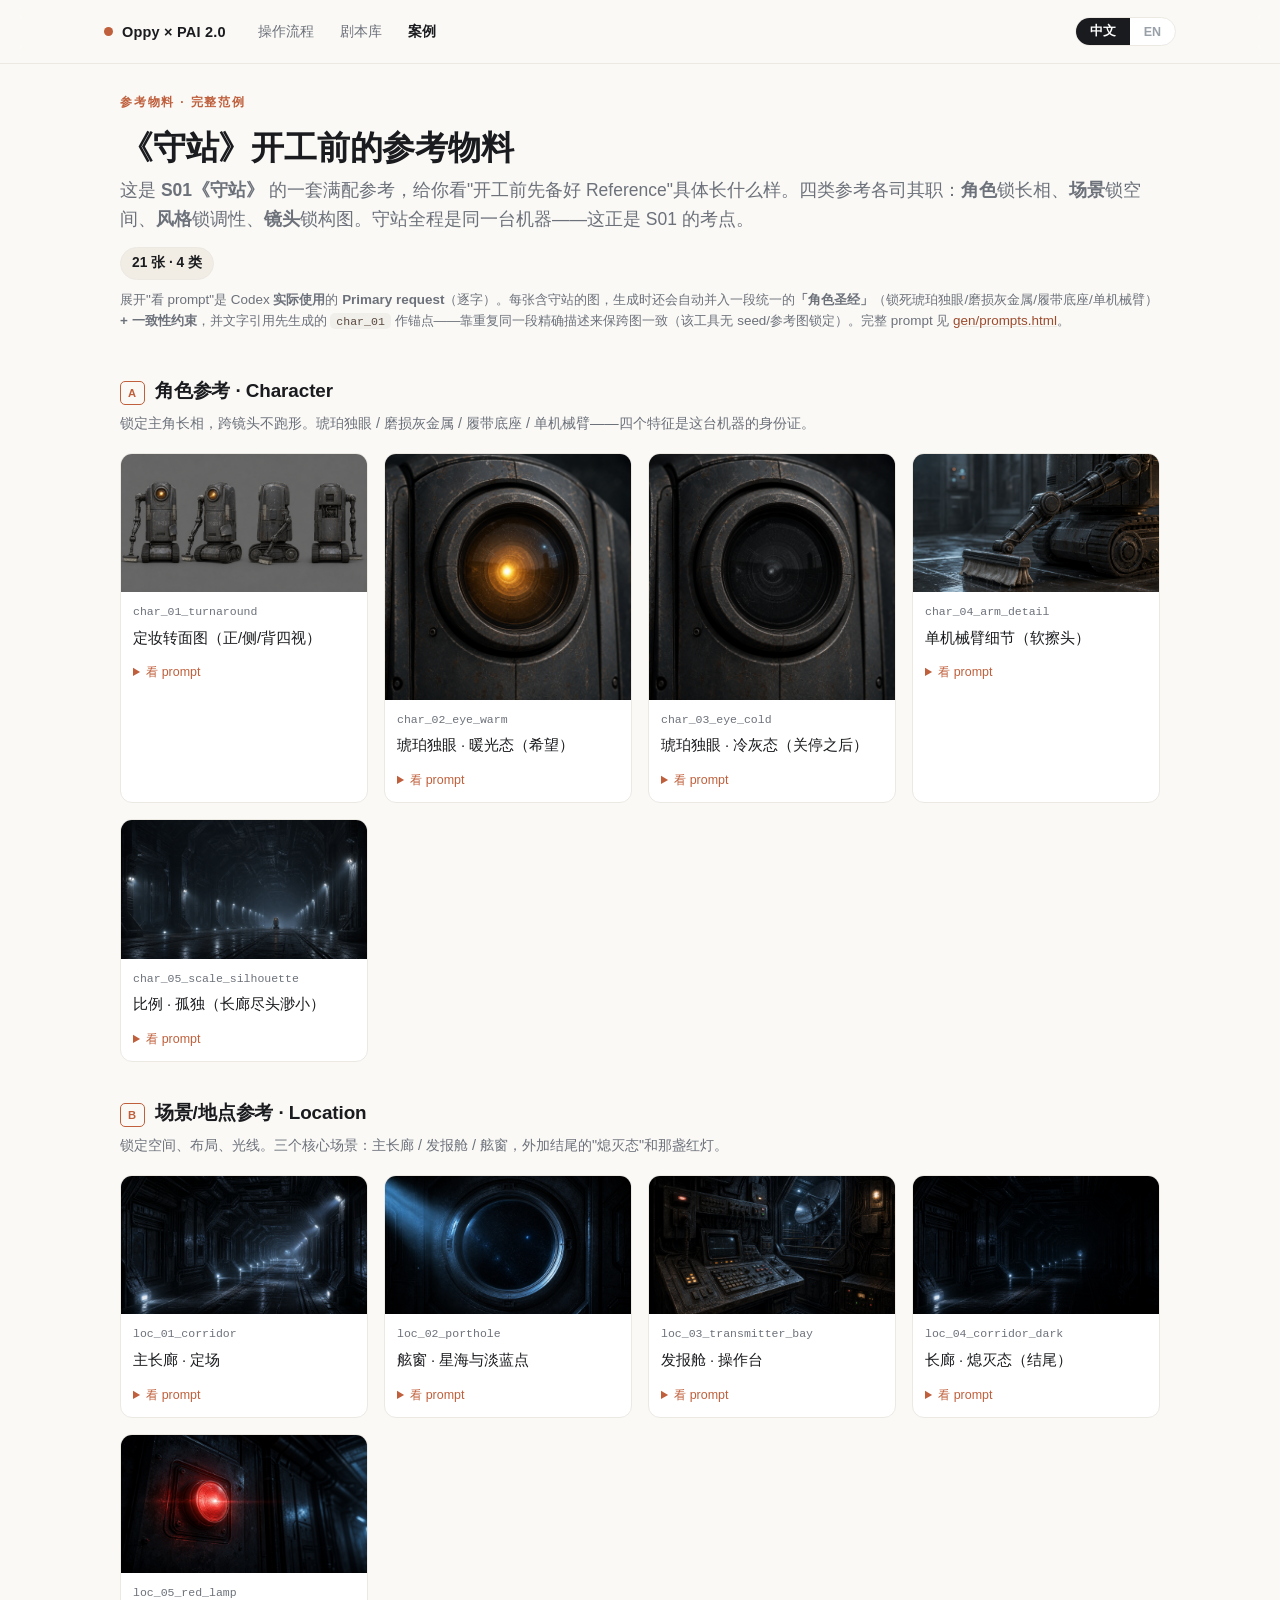
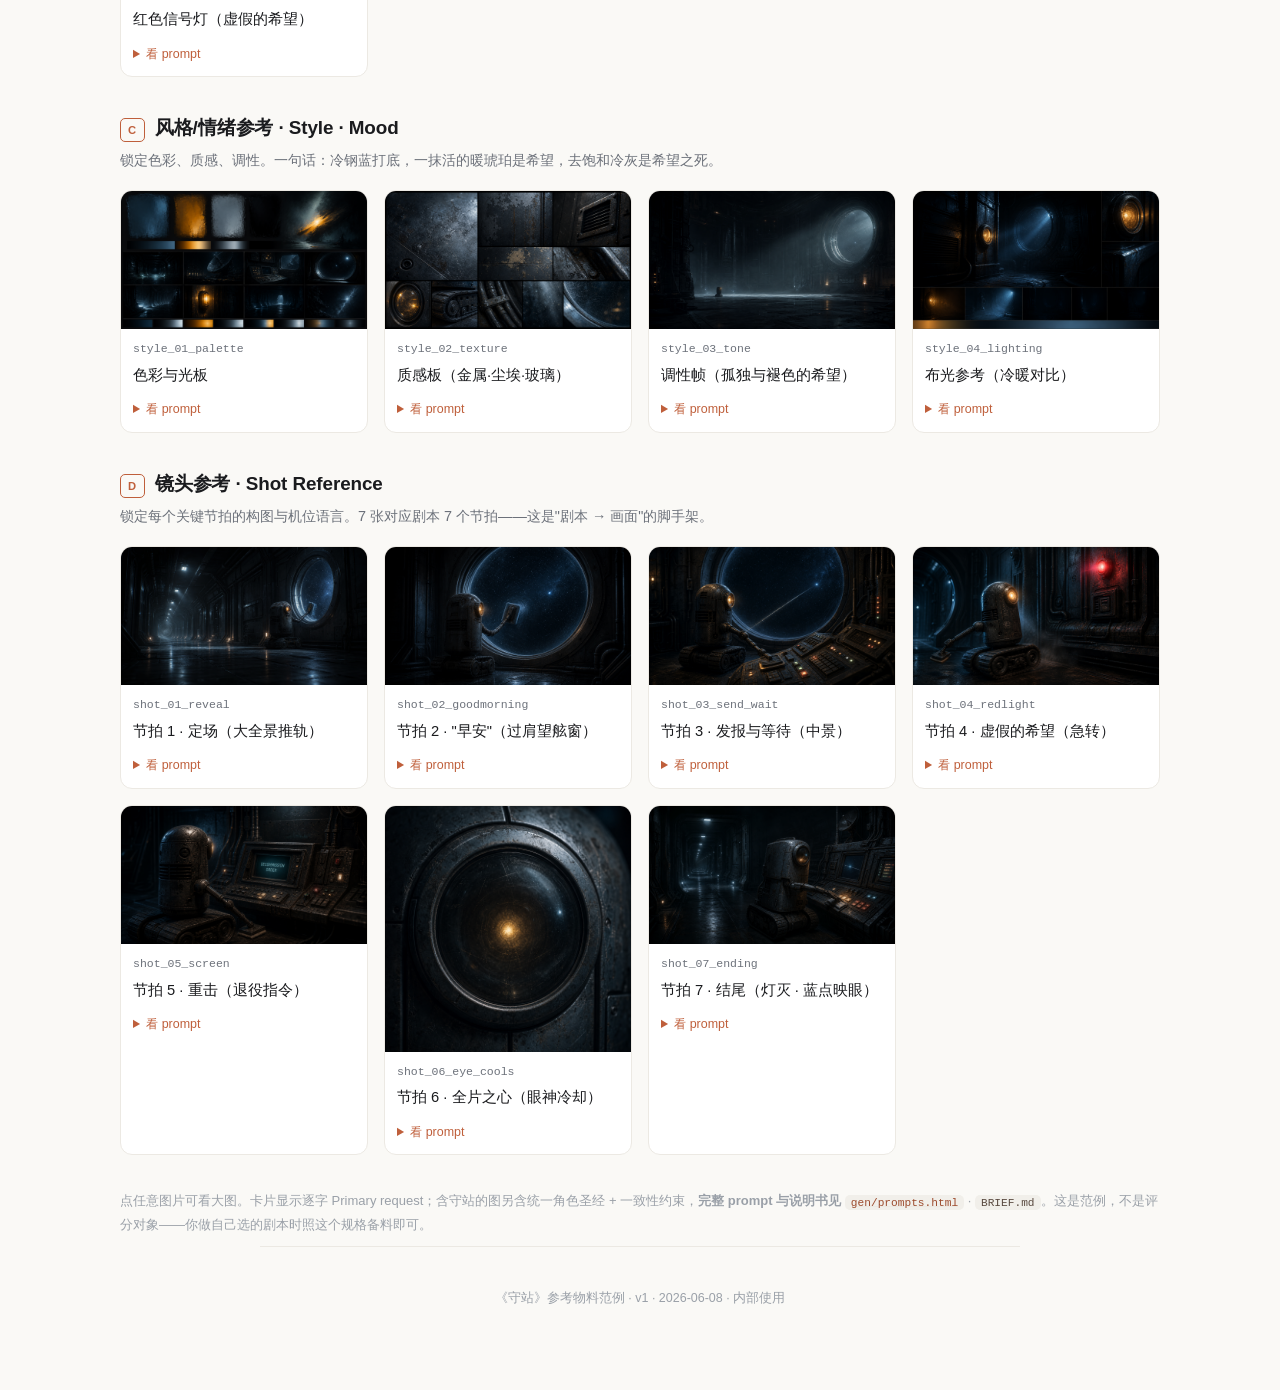
==== commit 44417d44: "案例: 加渲染版完整prompt页 gen/prompts.html(从prompts.md程序生成,21图全prompt含圣经+约束); 案例页链接 md→html" ====
--- a/example/s01-keeper/index.html
+++ b/example/s01-keeper/index.html
@@ -60,7 +60,7 @@
     <div class="statusbar">
       <span class="pill k"><span class="zh">21 张 · 4 类</span><span class="en">21 images · 4 kinds</span></span>
     </div>
-    <p class="srcnote"><span class="zh">展开"看 prompt"是 Codex <strong>实际使用</strong>的 <strong>Primary request</strong>（逐字）。每张含守站的图，生成时还会自动并入一段统一的<strong>「角色圣经」</strong>（锁死琥珀独眼/磨损灰金属/履带底座/单机械臂）<strong>+ 一致性约束</strong>，并文字引用先生成的 <code>char_01</code> 作锚点——靠重复同一段精确描述来保跨图一致（该工具无 seed/参考图锁定）。完整 prompt 见 <a href="gen/prompts.md">gen/prompts.md</a>。</span><span class="en">"View prompt" shows the verbatim <strong>Primary request</strong> Codex actually used. Every Keeper image also auto-prepends a shared <strong>character bible</strong> (locking the amber eye / worn gunmetal / tracked base / single arm) <strong>+ consistency constraints</strong>, and textually anchors to <code>char_01</code> — consistency comes from repeating the same precise description (the tool exposed no seed / reference-image lock). Full prompts in <a href="gen/prompts.md">gen/prompts.md</a>.</span></p>
+    <p class="srcnote"><span class="zh">展开"看 prompt"是 Codex <strong>实际使用</strong>的 <strong>Primary request</strong>（逐字）。每张含守站的图，生成时还会自动并入一段统一的<strong>「角色圣经」</strong>（锁死琥珀独眼/磨损灰金属/履带底座/单机械臂）<strong>+ 一致性约束</strong>，并文字引用先生成的 <code>char_01</code> 作锚点——靠重复同一段精确描述来保跨图一致（该工具无 seed/参考图锁定）。完整 prompt 见 <a href="gen/prompts.html">gen/prompts.html</a>。</span><span class="en">"View prompt" shows the verbatim <strong>Primary request</strong> Codex actually used. Every Keeper image also auto-prepends a shared <strong>character bible</strong> (locking the amber eye / worn gunmetal / tracked base / single arm) <strong>+ consistency constraints</strong>, and textually anchors to <code>char_01</code> — consistency comes from repeating the same precise description (the tool exposed no seed / reference-image lock). Full prompts in <a href="gen/prompts.html">gen/prompts.html</a>.</span></p>
   </div>
 
   <!-- A · Character -->
@@ -133,7 +133,7 @@
     </div>
   </section>
 
-  <p class="meta" style="margin:34px 0 10px"><span class="zh">点任意图片可看大图。卡片显示逐字 Primary request；含守站的图另含统一角色圣经 + 一致性约束，<strong>完整 prompt 与说明书见</strong> <code><a href="gen/prompts.md">gen/prompts.md</a></code> · <code>BRIEF.md</code>。这是范例，不是评分对象——你做自己选的剧本时照这个规格备料即可。</span><span class="en">Click any image to enlarge. Cards show the verbatim Primary request; Keeper images also carry a shared character bible + consistency constraints — <strong>full prompts &amp; brief in</strong> <code><a href="gen/prompts.md">gen/prompts.md</a></code> · <code>BRIEF.md</code>. This is an example, not graded — prep your own chosen script to this spec.</span></p>
+  <p class="meta" style="margin:34px 0 10px"><span class="zh">点任意图片可看大图。卡片显示逐字 Primary request；含守站的图另含统一角色圣经 + 一致性约束，<strong>完整 prompt 与说明书见</strong> <code><a href="gen/prompts.html">gen/prompts.html</a></code> · <code>BRIEF.md</code>。这是范例，不是评分对象——你做自己选的剧本时照这个规格备料即可。</span><span class="en">Click any image to enlarge. Cards show the verbatim Primary request; Keeper images also carry a shared character bible + consistency constraints — <strong>full prompts &amp; brief in</strong> <code><a href="gen/prompts.html">gen/prompts.html</a></code> · <code>BRIEF.md</code>. This is an example, not graded — prep your own chosen script to this spec.</span></p>
 </div>
 
 <footer style="text-align:center">
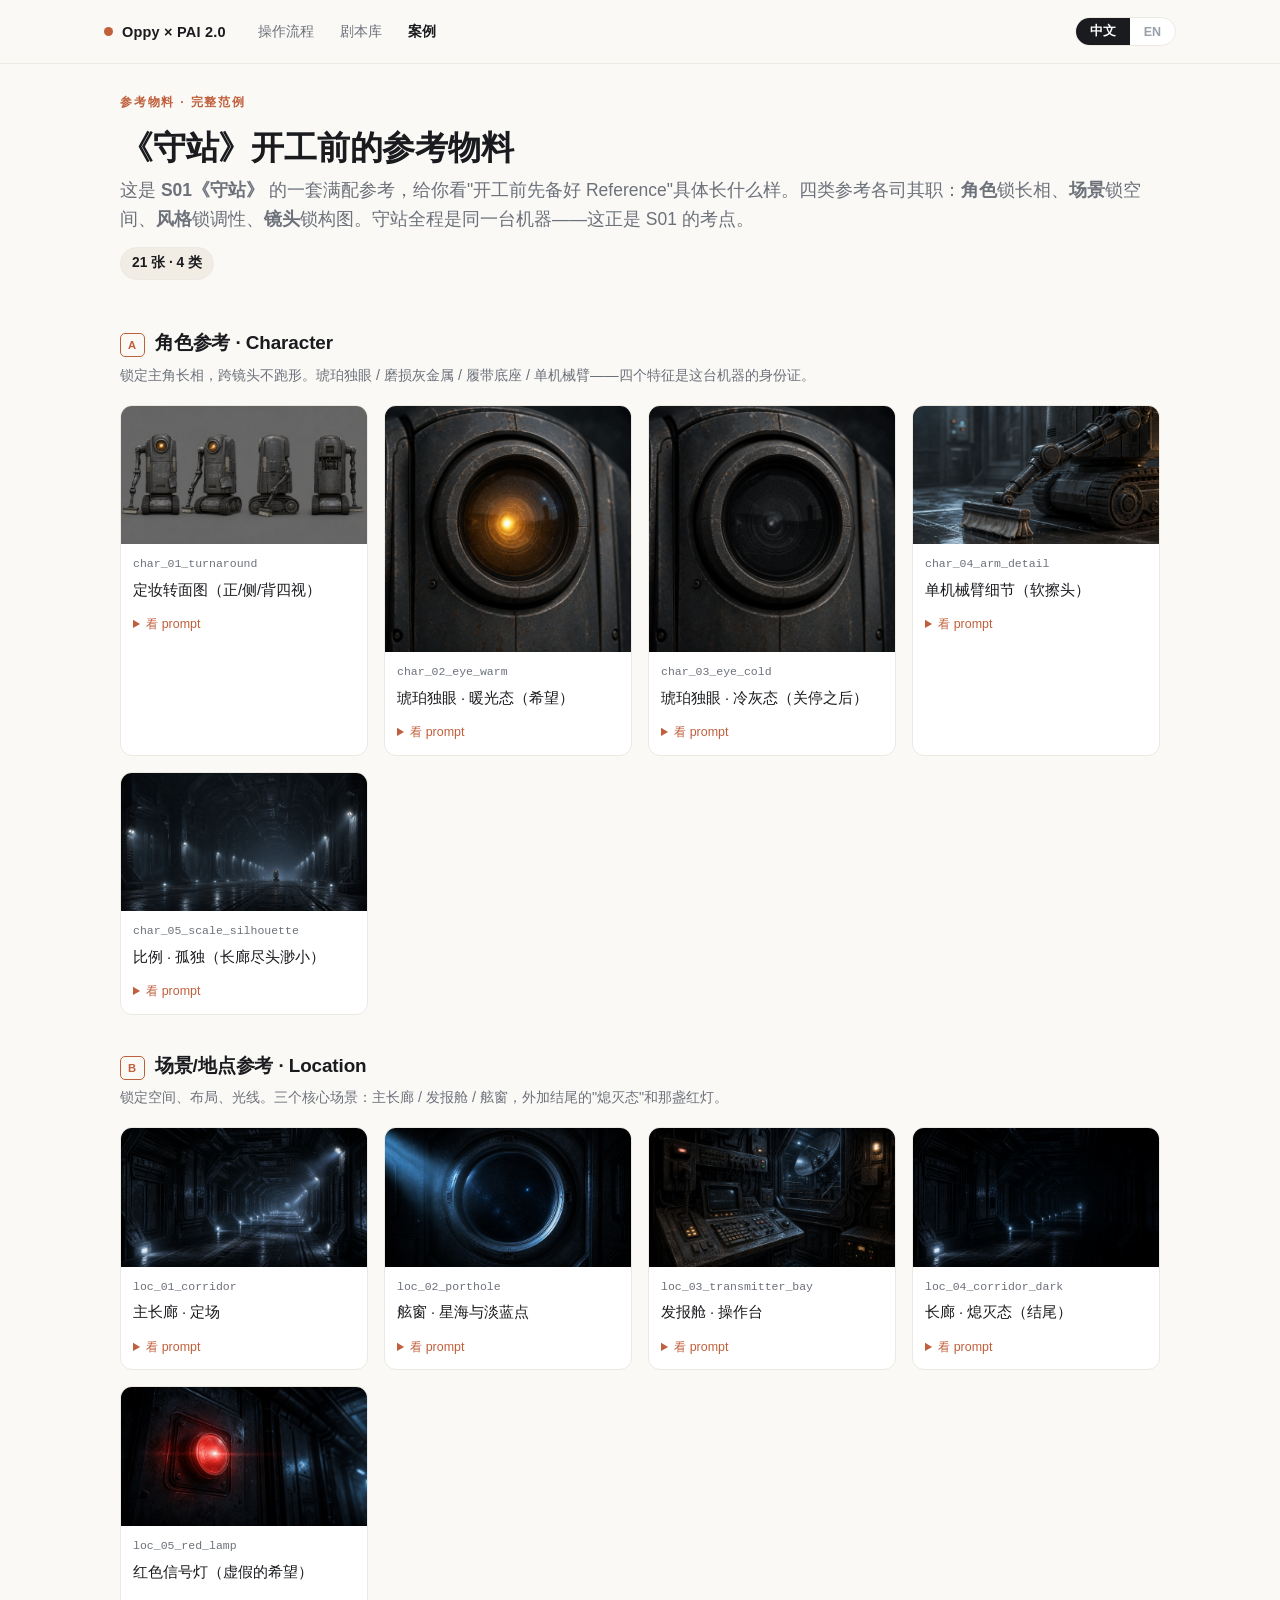
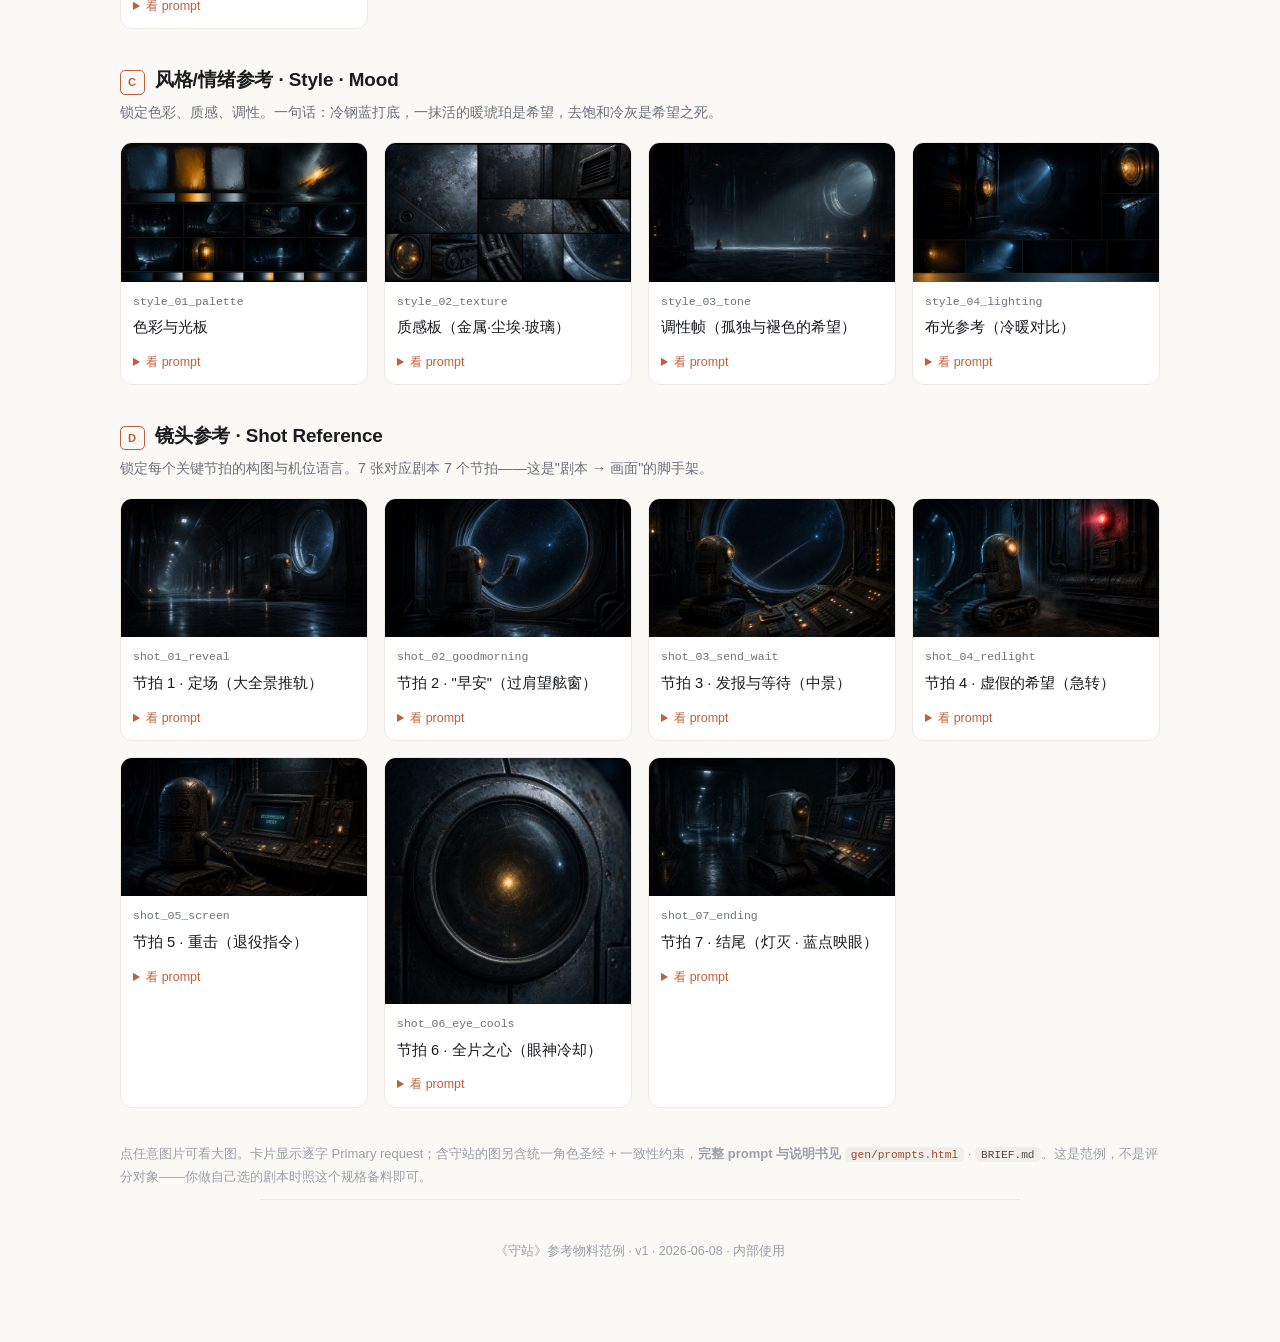
==== commit 88642df0: "案例页: '看prompt'改为完整逐字prompt(头部+角色圣经+Primary request+一致性约束); 去中文对照只留英文; 删'21张4类'下的说明段" ====
--- a/example/s01-keeper/index.html
+++ b/example/s01-keeper/index.html
@@ -31,7 +31,7 @@
   details.pr{padding:0 12px 11px}
   details.pr summary{cursor:pointer;font-size:.78rem;color:var(--accent,#bf5f3b)}
   details.pr p{font-size:.78rem;line-height:1.5;color:var(--muted,#555);margin:.5em 0 0;font-family:ui-monospace,SFMono-Regular,Menlo,monospace}
-  details.pr .pr-zh{font-family:inherit;color:var(--ink,#33353a)}
+  details.pr .promptfull{white-space:pre-wrap;word-break:break-word;font-family:ui-monospace,SFMono-Regular,Menlo,monospace;font-size:.75rem;line-height:1.5;color:#44474d;background:#faf8f4;border:1px solid var(--line,#e7e2d8);border-radius:8px;padding:10px 12px;margin:.5em 0 0;overflow-x:auto}
   /* 点击看大图 */
   .lb{position:fixed;inset:0;background:rgba(8,10,14,.93);display:none;place-items:center;z-index:1000;padding:24px;cursor:zoom-out}
   .lb.open{display:grid}
@@ -60,7 +60,6 @@
     <div class="statusbar">
       <span class="pill k"><span class="zh">21 张 · 4 类</span><span class="en">21 images · 4 kinds</span></span>
     </div>
-    <p class="srcnote"><span class="zh">展开"看 prompt"是 Codex <strong>实际使用</strong>的 <strong>Primary request</strong>（逐字）。每张含守站的图，生成时还会自动并入一段统一的<strong>「角色圣经」</strong>（锁死琥珀独眼/磨损灰金属/履带底座/单机械臂）<strong>+ 一致性约束</strong>，并文字引用先生成的 <code>char_01</code> 作锚点——靠重复同一段精确描述来保跨图一致（该工具无 seed/参考图锁定）。完整 prompt 见 <a href="gen/prompts.html">gen/prompts.html</a>。</span><span class="en">"View prompt" shows the verbatim <strong>Primary request</strong> Codex actually used. Every Keeper image also auto-prepends a shared <strong>character bible</strong> (locking the amber eye / worn gunmetal / tracked base / single arm) <strong>+ consistency constraints</strong>, and textually anchors to <code>char_01</code> — consistency comes from repeating the same precise description (the tool exposed no seed / reference-image lock). Full prompts in <a href="gen/prompts.html">gen/prompts.html</a>.</span></p>
   </div>
 
   <!-- A · Character -->
@@ -68,15 +67,114 @@
     <h2><span class="tag">A</span><span class="zh">角色参考 · Character</span><span class="en">Character</span></h2>
     <p class="gd"><span class="zh">锁定主角长相，跨镜头不跑形。琥珀独眼 / 磨损灰金属 / 履带底座 / 单机械臂——四个特征是这台机器的身份证。</span><span class="en">Locks the lead's look so it never drifts across shots. Amber eye / worn gunmetal / tracked base / single arm — the four traits that ARE this machine.</span></p>
     <div class="gal">
-      <figure class="rcard"><div class="rimg"><img src="references/character/char_01_turnaround.png" alt="" loading="lazy" onerror="this.closest('.rimg').classList.add('empty')"><span class="ph"><span class="zh">待生成</span><span class="en">Pending</span></span></div><figcaption class="rcap"><div class="fn">char_01_turnaround</div><div class="ttl"><span class="zh">定妆转面图（正/侧/背四视）</span><span class="en">Turnaround model sheet</span></div></figcaption><details class="pr"><summary><span class="zh">看 prompt</span><span class="en">prompt</span></summary><p>Character turnaround model sheet of THE KEEPER on a neutral mid-grey studio background, even soft lighting, four views in one frame — front, three-quarter, side profile, back. Full body, clearly showing the tracked base, the single amber lens eye, the articulated arm with squeegee tool, worn gunmetal panels. Clean reference-sheet look, no dramatic shadows.</p><p class="pr-zh">守站的角色转面定妆图，中性灰摄影棚背景、均匀柔光，一图四视——正面、四分之三侧、正侧、背面。全身，清晰露出履带底座、单只琥珀镜头眼、带软擦头的多关节机械臂、磨损的灰金属面板。干净的参考表风格，无戏剧性阴影。</p></details></figure>
-
-      <figure class="rcard"><div class="rimg sq"><img src="references/character/char_02_eye_warm.png" alt="" loading="lazy" onerror="this.closest('.rimg').classList.add('empty')"><span class="ph"><span class="zh">待生成</span><span class="en">Pending</span></span></div><figcaption class="rcap"><div class="fn">char_02_eye_warm</div><div class="ttl"><span class="zh">琥珀独眼 · 暖光态（希望）</span><span class="en">Amber eye — warm</span></div></figcaption><details class="pr"><summary><span class="zh">看 prompt</span><span class="en">prompt</span></summary><p>Extreme close-up of THE KEEPER's single round lens eye glowing a warm, living amber; faint reflections of a starfield and a pale-blue dot in the glass; fine scratches on the lens; warm inner light. Hopeful, tender mood.</p><p class="pr-zh">守站单只圆镜头眼的极特写，发出温暖、有生命感的琥珀光；镜面里隐约映出星海与一颗淡蓝点；镜片上有细划痕；内部暖光。充满希望、温柔的情绪。</p></details></figure>
-
-      <figure class="rcard"><div class="rimg sq"><img src="references/character/char_03_eye_cold.png" alt="" loading="lazy" onerror="this.closest('.rimg').classList.add('empty')"><span class="ph"><span class="zh">待生成</span><span class="en">Pending</span></span></div><figcaption class="rcap"><div class="fn">char_03_eye_cold</div><div class="ttl"><span class="zh">琥珀独眼 · 冷灰态（关停之后）</span><span class="en">Amber eye — cold</span></div></figcaption><details class="pr"><summary><span class="zh">看 prompt</span><span class="en">prompt</span></summary><p>Extreme close-up of THE KEEPER's single lens eye, the amber glow draining to a cold dim grey, light almost gone, reflections fading. SAME lens, same scratches as the warm version — only the light has died. Grief, resignation.</p><p class="pr-zh">守站单只镜头眼的极特写，琥珀光褪成冷暗的灰、几近熄灭，倒影渐隐。与暖光版是同一只镜头、同样的划痕——只是光死了。悲伤、认命。</p></details></figure>
-
-      <figure class="rcard"><div class="rimg"><img src="references/character/char_04_arm_detail.png" alt="" loading="lazy" onerror="this.closest('.rimg').classList.add('empty')"><span class="ph"><span class="zh">待生成</span><span class="en">Pending</span></span></div><figcaption class="rcap"><div class="fn">char_04_arm_detail</div><div class="ttl"><span class="zh">单机械臂细节（软擦头）</span><span class="en">Manipulator arm detail</span></div></figcaption><details class="pr"><summary><span class="zh">看 prompt</span><span class="en">prompt</span></summary><p>Detail shot of THE KEEPER's single articulated mechanical arm — worn servos, exposed cabling, ending in a soft cloth/squeegee tool, a few water streaks. Utilitarian, lived-in. Cold-blue ambient with a warm rim light.</p><p class="pr-zh">守站单条多关节机械臂的细节——磨损的舵机、裸露线缆，末端是软布/擦头工具，几道水痕。功能化、用旧了的质感。冷蓝环境光配暖色轮廓光。</p></details></figure>
-
-      <figure class="rcard"><div class="rimg"><img src="references/character/char_05_scale_silhouette.png" alt="" loading="lazy" onerror="this.closest('.rimg').classList.add('empty')"><span class="ph"><span class="zh">待生成</span><span class="en">Pending</span></span></div><figcaption class="rcap"><div class="fn">char_05_scale_silhouette</div><div class="ttl"><span class="zh">比例 · 孤独（长廊尽头渺小）</span><span class="en">Scale &amp; solitude</span></div></figcaption><details class="pr"><summary><span class="zh">看 prompt</span><span class="en">prompt</span></summary><p>Wide shot establishing scale — THE KEEPER, small and alone, at the far end of a vast cold-blue relay-station corridor, dwarfed by the architecture, rows of work lights receding into the dark. Loneliness.</p><p class="pr-zh">确立比例的大全景——守站渺小而孤独地立在空旷冷蓝的中继站长廊尽头，被建筑衬得极小，一排排工作灯向黑暗退去。孤独。</p></details></figure>
+      <figure class="rcard"><div class="rimg"><img src="references/character/char_01_turnaround.png" alt="" loading="lazy" onerror="this.closest('.rimg').classList.add('empty')"><span class="ph"><span class="zh">待生成</span><span class="en">Pending</span></span></div><figcaption class="rcap"><div class="fn">char_01_turnaround</div><div class="ttl"><span class="zh">定妆转面图（正/侧/背四视）</span><span class="en">Turnaround model sheet</span></div></figcaption><details class="pr"><summary><span class="zh">看 prompt</span><span class="en">prompt</span></summary><pre class="promptfull">Use case: stylized-concept
+Asset type: character reference sheet for the short film The Keeper
+Output: PNG, 16:9, 1280x720.
+
+THE KEEPER — a single aged maintenance robot aboard a forgotten deep-space relay
+station. A NON-humanoid utility unit. Body: a compact upright chassis of worn
+gunmetal-grey metal, scratched and dented, patches of faded paint and faint rust
+streaks, a half-legible stenciled serial number on one panel, one slightly bent
+plate. Locomotion: a low TRACKED base (rubber-and-metal treads) — it rolls, never
+walks. Sensor head: a SINGLE round glass lens that glows warm AMBER; this glow is
+its emotional barometer (warm amber = alive and hopeful; dimming to cold grey =
+despair). ONE articulated mechanical arm ending in a soft squeegee/cloth tool, with
+fine actuators able to press console keys. Roughly chest-height to a human; reads
+small and lonely against the vast cold corridor. Quiet dignity, decades of solitude.
+Render style: cinematic, painterly-realistic, soft volumetric light, subtle film
+grain, deep-space darkness; palette of cold steel-blue with a single warm amber accent.
+
+Primary request: Character turnaround model sheet of THE KEEPER on a neutral mid-grey studio background, even soft lighting, four views in one frame — front, three-quarter, side profile, back. Full body, clearly showing the tracked base, the single amber lens eye, the articulated arm with squeegee tool, worn gunmetal panels. Clean reference-sheet look, no dramatic shadows.
+
+Consistency constraints: same single robot design across all views; exactly one glowing amber lens; exactly one articulated mechanical arm; tracked base only, no legs, no humanoid hands, no face, no extra eyes, no text labels or watermark.</pre></details></figure>
+
+      <figure class="rcard"><div class="rimg sq"><img src="references/character/char_02_eye_warm.png" alt="" loading="lazy" onerror="this.closest('.rimg').classList.add('empty')"><span class="ph"><span class="zh">待生成</span><span class="en">Pending</span></span></div><figcaption class="rcap"><div class="fn">char_02_eye_warm</div><div class="ttl"><span class="zh">琥珀独眼 · 暖光态（希望）</span><span class="en">Amber eye — warm</span></div></figcaption><details class="pr"><summary><span class="zh">看 prompt</span><span class="en">prompt</span></summary><pre class="promptfull">Use case: stylized-concept
+Asset type: character close-up reference for the short film The Keeper
+Output: PNG, 1:1, 1024x1024.
+Reference anchor: use the previously generated char_01_turnaround model sheet as the visual identity anchor for THE KEEPER.
+
+THE KEEPER — a single aged maintenance robot aboard a forgotten deep-space relay
+station. A NON-humanoid utility unit. Body: a compact upright chassis of worn
+gunmetal-grey metal, scratched and dented, patches of faded paint and faint rust
+streaks, a half-legible stenciled serial number on one panel, one slightly bent
+plate. Locomotion: a low TRACKED base (rubber-and-metal treads) — it rolls, never
+walks. Sensor head: a SINGLE round glass lens that glows warm AMBER; this glow is
+its emotional barometer (warm amber = alive and hopeful; dimming to cold grey =
+despair). ONE articulated mechanical arm ending in a soft squeegee/cloth tool, with
+fine actuators able to press console keys. Roughly chest-height to a human; reads
+small and lonely against the vast cold corridor. Quiet dignity, decades of solitude.
+Render style: cinematic, painterly-realistic, soft volumetric light, subtle film
+grain, deep-space darkness; palette of cold steel-blue with a single warm amber accent.
+
+Primary request: Extreme close-up of THE KEEPER&#x27;s single round lens eye glowing a warm, living amber; faint reflections of a starfield and a pale-blue dot in the glass; fine scratches on the lens; warm inner light. Hopeful, tender mood.
+
+Consistency constraints: the lens belongs to the same robot as the reference sheet; one round glass eye only; no face, no second eye, no humanoid features, no text, no watermark.</pre></details></figure>
+
+      <figure class="rcard"><div class="rimg sq"><img src="references/character/char_03_eye_cold.png" alt="" loading="lazy" onerror="this.closest('.rimg').classList.add('empty')"><span class="ph"><span class="zh">待生成</span><span class="en">Pending</span></span></div><figcaption class="rcap"><div class="fn">char_03_eye_cold</div><div class="ttl"><span class="zh">琥珀独眼 · 冷灰态（关停之后）</span><span class="en">Amber eye — cold</span></div></figcaption><details class="pr"><summary><span class="zh">看 prompt</span><span class="en">prompt</span></summary><pre class="promptfull">Use case: stylized-concept
+Asset type: character close-up reference for the short film The Keeper
+Output: PNG, 1:1, 1024x1024.
+Reference anchor: use the previously generated char_01_turnaround model sheet and char_02_eye_warm as visual identity anchors for THE KEEPER; keep the same lens housing and scratches.
+
+THE KEEPER — a single aged maintenance robot aboard a forgotten deep-space relay
+station. A NON-humanoid utility unit. Body: a compact upright chassis of worn
+gunmetal-grey metal, scratched and dented, patches of faded paint and faint rust
+streaks, a half-legible stenciled serial number on one panel, one slightly bent
+plate. Locomotion: a low TRACKED base (rubber-and-metal treads) — it rolls, never
+walks. Sensor head: a SINGLE round glass lens that glows warm AMBER; this glow is
+its emotional barometer (warm amber = alive and hopeful; dimming to cold grey =
+despair). ONE articulated mechanical arm ending in a soft squeegee/cloth tool, with
+fine actuators able to press console keys. Roughly chest-height to a human; reads
+small and lonely against the vast cold corridor. Quiet dignity, decades of solitude.
+Render style: cinematic, painterly-realistic, soft volumetric light, subtle film
+grain, deep-space darkness; palette of cold steel-blue with a single warm amber accent.
+
+Primary request: Extreme close-up of THE KEEPER&#x27;s single lens eye, the amber glow draining to a cold dim grey, light almost gone, reflections fading. SAME lens, same scratches as the warm version — only the light has died. Grief, resignation.
+
+Consistency constraints: one round glass eye only; preserve the same worn gunmetal lens rim and scratch pattern feeling; no extra sensors, no face, no humanoid features, no text, no watermark.</pre></details></figure>
+
+      <figure class="rcard"><div class="rimg"><img src="references/character/char_04_arm_detail.png" alt="" loading="lazy" onerror="this.closest('.rimg').classList.add('empty')"><span class="ph"><span class="zh">待生成</span><span class="en">Pending</span></span></div><figcaption class="rcap"><div class="fn">char_04_arm_detail</div><div class="ttl"><span class="zh">单机械臂细节（软擦头）</span><span class="en">Manipulator arm detail</span></div></figcaption><details class="pr"><summary><span class="zh">看 prompt</span><span class="en">prompt</span></summary><pre class="promptfull">Use case: stylized-concept
+Asset type: character mechanical detail reference for the short film The Keeper
+Output: PNG, 16:9, 1280x720.
+Reference anchor: use the previously generated char_01_turnaround model sheet as the visual identity anchor for THE KEEPER.
+
+THE KEEPER — a single aged maintenance robot aboard a forgotten deep-space relay
+station. A NON-humanoid utility unit. Body: a compact upright chassis of worn
+gunmetal-grey metal, scratched and dented, patches of faded paint and faint rust
+streaks, a half-legible stenciled serial number on one panel, one slightly bent
+plate. Locomotion: a low TRACKED base (rubber-and-metal treads) — it rolls, never
+walks. Sensor head: a SINGLE round glass lens that glows warm AMBER; this glow is
+its emotional barometer (warm amber = alive and hopeful; dimming to cold grey =
+despair). ONE articulated mechanical arm ending in a soft squeegee/cloth tool, with
+fine actuators able to press console keys. Roughly chest-height to a human; reads
+small and lonely against the vast cold corridor. Quiet dignity, decades of solitude.
+Render style: cinematic, painterly-realistic, soft volumetric light, subtle film
+grain, deep-space darkness; palette of cold steel-blue with a single warm amber accent.
+
+Primary request: Detail shot of THE KEEPER&#x27;s single articulated mechanical arm — worn servos, exposed cabling, ending in a soft cloth/squeegee tool, a few water streaks. Utilitarian, lived-in. Cold-blue ambient with a warm rim light.
+
+Consistency constraints: exactly one articulated mechanical arm visible; emphasize worn servos, cable routing, and soft cleaning tool; no humanoid hand, no extra arm, no weapon, no text, no watermark.</pre></details></figure>
+
+      <figure class="rcard"><div class="rimg"><img src="references/character/char_05_scale_silhouette.png" alt="" loading="lazy" onerror="this.closest('.rimg').classList.add('empty')"><span class="ph"><span class="zh">待生成</span><span class="en">Pending</span></span></div><figcaption class="rcap"><div class="fn">char_05_scale_silhouette</div><div class="ttl"><span class="zh">比例 · 孤独（长廊尽头渺小）</span><span class="en">Scale &amp; solitude</span></div></figcaption><details class="pr"><summary><span class="zh">看 prompt</span><span class="en">prompt</span></summary><pre class="promptfull">Use case: stylized-concept
+Asset type: character scale and silhouette reference for the short film The Keeper
+Output: PNG, 16:9, 1280x720.
+Reference anchor: use the previously generated char_01_turnaround model sheet as the visual identity anchor for THE KEEPER.
+
+THE KEEPER — a single aged maintenance robot aboard a forgotten deep-space relay
+station. A NON-humanoid utility unit. Body: a compact upright chassis of worn
+gunmetal-grey metal, scratched and dented, patches of faded paint and faint rust
+streaks, a half-legible stenciled serial number on one panel, one slightly bent
+plate. Locomotion: a low TRACKED base (rubber-and-metal treads) — it rolls, never
+walks. Sensor head: a SINGLE round glass lens that glows warm AMBER; this glow is
+its emotional barometer (warm amber = alive and hopeful; dimming to cold grey =
+despair). ONE articulated mechanical arm ending in a soft squeegee/cloth tool, with
+fine actuators able to press console keys. Roughly chest-height to a human; reads
+small and lonely against the vast cold corridor. Quiet dignity, decades of solitude.
+Render style: cinematic, painterly-realistic, soft volumetric light, subtle film
+grain, deep-space darkness; palette of cold steel-blue with a single warm amber accent.
+
+Primary request: Wide shot establishing scale — THE KEEPER, small and alone, at the far end of a vast cold-blue relay-station corridor, dwarfed by the architecture, rows of work lights receding into the dark. Loneliness.
+
+Consistency constraints: the robot is tiny but readable as the same non-humanoid tracked maintenance unit; one amber lens, one mechanical arm, low tracked base; no humans, no extra robots, no text, no watermark.</pre></details></figure>
     </div>
   </section>
 
@@ -85,15 +183,45 @@
     <h2><span class="tag">B</span><span class="zh">场景/地点参考 · Location</span><span class="en">Location</span></h2>
     <p class="gd"><span class="zh">锁定空间、布局、光线。三个核心场景：主长廊 / 发报舱 / 舷窗，外加结尾的"熄灭态"和那盏红灯。</span><span class="en">Locks space, layout, light. Three core sets — corridor / transmitter bay / porthole — plus the ending's dark variant and the red lamp.</span></p>
     <div class="gal">
-      <figure class="rcard"><div class="rimg"><img src="references/location/loc_01_corridor.png" alt="" loading="lazy" onerror="this.closest('.rimg').classList.add('empty')"><span class="ph"><span class="zh">待生成</span><span class="en">Pending</span></span></div><figcaption class="rcap"><div class="fn">loc_01_corridor</div><div class="ttl"><span class="zh">主长廊 · 定场</span><span class="en">Main corridor</span></div></figcaption><details class="pr"><summary><span class="zh">看 prompt</span><span class="en">prompt</span></summary><p>INT. deep-space relay-station main corridor — a long cold-blue corridor stretching into darkness, rows of work lights blinking on one by one and receding to a vanishing point, faint volumetric haze, worn metal walls with pipes and panels, a round porthole far down. Empty, quiet, vast. No characters.</p><p class="pr-zh">内景·深空中继站主长廊——狭长冷蓝的长廊伸入黑暗，一排排工作灯逐盏亮起并向消失点退去，淡淡体积雾，带管线和面板的磨损金属墙，尽头一扇圆舷窗。空旷、安静、宏大。无角色。</p></details></figure>
-
-      <figure class="rcard"><div class="rimg"><img src="references/location/loc_02_porthole.png" alt="" loading="lazy" onerror="this.closest('.rimg').classList.add('empty')"><span class="ph"><span class="zh">待生成</span><span class="en">Pending</span></span></div><figcaption class="rcap"><div class="fn">loc_02_porthole</div><div class="ttl"><span class="zh">舷窗 · 星海与淡蓝点</span><span class="en">Porthole — star sea &amp; blue dot</span></div></figcaption><details class="pr"><summary><span class="zh">看 prompt</span><span class="en">prompt</span></summary><p>INT. a round porthole window in the relay station, freshly wiped clean; beyond the glass a deep star sea and, far away in the dark, a single faint pale-blue dot (a distant Earth). Cold light, dust motes, lonely. No characters.</p><p class="pr-zh">内景·中继站的一扇圆舷窗，刚擦净；玻璃外是深邃星海，黑暗远处一颗淡蓝点（遥远的地球）。冷光、浮尘、孤独。无角色。</p></details></figure>
-
-      <figure class="rcard"><div class="rimg"><img src="references/location/loc_03_transmitter_bay.png" alt="" loading="lazy" onerror="this.closest('.rimg').classList.add('empty')"><span class="ph"><span class="zh">待生成</span><span class="en">Pending</span></span></div><figcaption class="rcap"><div class="fn">loc_03_transmitter_bay</div><div class="ttl"><span class="zh">发报舱 · 操作台</span><span class="en">Transmitter bay</span></div></figcaption><details class="pr"><summary><span class="zh">看 prompt</span><span class="en">prompt</span></summary><p>INT. the transmitter bay of the relay station — a utilitarian console with physical keys and switches, a small dim status screen, antenna and signal cabling, warm and cold indicator lights, worn metal. Cramped, functional, lived-in. No characters.</p><p class="pr-zh">内景·中继站的发报舱——功能化操作台，带实体按键和开关，一块昏暗的小状态屏，天线与信号线缆，冷暖指示灯，磨损金属。逼仄、实用、有使用痕迹。无角色。</p></details></figure>
-
-      <figure class="rcard"><div class="rimg"><img src="references/location/loc_04_corridor_dark.png" alt="" loading="lazy" onerror="this.closest('.rimg').classList.add('empty')"><span class="ph"><span class="zh">待生成</span><span class="en">Pending</span></span></div><figcaption class="rcap"><div class="fn">loc_04_corridor_dark</div><div class="ttl"><span class="zh">长廊 · 熄灭态（结尾）</span><span class="en">Corridor going dark</span></div></figcaption><details class="pr"><summary><span class="zh">看 prompt</span><span class="en">prompt</span></summary><p>INT. the same long relay-station corridor going dark — the row of work lights switching OFF one by one from foreground to back, deep shadow swallowing the space, only a faint glow remaining far away. Endings, loss. No characters.</p><p class="pr-zh">内景·同一条中继站长廊正在熄灭——一排工作灯由近及远逐盏关闭，深影吞没空间，只在远处留一点微光。终结、失去。无角色。</p></details></figure>
-
-      <figure class="rcard"><div class="rimg"><img src="references/location/loc_05_red_lamp.png" alt="" loading="lazy" onerror="this.closest('.rimg').classList.add('empty')"><span class="ph"><span class="zh">待生成</span><span class="en">Pending</span></span></div><figcaption class="rcap"><div class="fn">loc_05_red_lamp</div><div class="ttl"><span class="zh">红色信号灯（虚假的希望）</span><span class="en">Red signal lamp</span></div></figcaption><details class="pr"><summary><span class="zh">看 prompt</span><span class="en">prompt</span></summary><p>INT. a single red signal indicator lamp on the relay-station corridor wall, lit red for the first time, glowing against cold-blue dark metal, slight lens flare. Tense, a false promise of contact. No characters.</p><p class="pr-zh">内景·中继站长廊墙上一盏红色信号指示灯，第一次亮起红光，在冷蓝暗金属上发光，轻微镜头眩光。紧张、一个虚假的"有人联系"的承诺。无角色。</p></details></figure>
+      <figure class="rcard"><div class="rimg"><img src="references/location/loc_01_corridor.png" alt="" loading="lazy" onerror="this.closest('.rimg').classList.add('empty')"><span class="ph"><span class="zh">待生成</span><span class="en">Pending</span></span></div><figcaption class="rcap"><div class="fn">loc_01_corridor</div><div class="ttl"><span class="zh">主长廊 · 定场</span><span class="en">Main corridor</span></div></figcaption><details class="pr"><summary><span class="zh">看 prompt</span><span class="en">prompt</span></summary><pre class="promptfull">Use case: stylized-concept
+Asset type: location reference for the short film The Keeper
+Output: PNG, 16:9, 1280x720.
+
+Primary request: INT. deep-space relay-station main corridor — a long cold-blue corridor stretching into darkness, rows of work lights blinking on one by one and receding to a vanishing point, faint volumetric haze, worn metal walls with pipes and panels, a round porthole far down. Empty, quiet, vast. No characters.
+
+Style constraints: cinematic painterly-realistic sci-fi, soft volumetric light, subtle film grain, cold steel-blue palette, deep-space darkness, worn utilitarian station design. No robots, no humans, no creatures, no text, no watermark.</pre></details></figure>
+
+      <figure class="rcard"><div class="rimg"><img src="references/location/loc_02_porthole.png" alt="" loading="lazy" onerror="this.closest('.rimg').classList.add('empty')"><span class="ph"><span class="zh">待生成</span><span class="en">Pending</span></span></div><figcaption class="rcap"><div class="fn">loc_02_porthole</div><div class="ttl"><span class="zh">舷窗 · 星海与淡蓝点</span><span class="en">Porthole — star sea &amp; blue dot</span></div></figcaption><details class="pr"><summary><span class="zh">看 prompt</span><span class="en">prompt</span></summary><pre class="promptfull">Use case: stylized-concept
+Asset type: location reference for the short film The Keeper
+Output: PNG, 16:9, 1280x720.
+
+Primary request: INT. a round porthole window in the relay station, freshly wiped clean; beyond the glass a deep star sea and, far away in the dark, a single faint pale-blue dot (a distant Earth). Cold light, dust motes, lonely. No characters.
+
+Style constraints: cinematic painterly-realistic sci-fi, cold steel-blue interior rim, scratched but freshly wiped glass, subtle film grain, deep-space black outside, delicate dust in volumetric light. No robots, no humans, no text, no watermark.</pre></details></figure>
+
+      <figure class="rcard"><div class="rimg"><img src="references/location/loc_03_transmitter_bay.png" alt="" loading="lazy" onerror="this.closest('.rimg').classList.add('empty')"><span class="ph"><span class="zh">待生成</span><span class="en">Pending</span></span></div><figcaption class="rcap"><div class="fn">loc_03_transmitter_bay</div><div class="ttl"><span class="zh">发报舱 · 操作台</span><span class="en">Transmitter bay</span></div></figcaption><details class="pr"><summary><span class="zh">看 prompt</span><span class="en">prompt</span></summary><pre class="promptfull">Use case: stylized-concept
+Asset type: location reference for the short film The Keeper
+Output: PNG, 16:9, 1280x720.
+
+Primary request: INT. the transmitter bay of the relay station — a utilitarian console with physical keys and switches, a small dim status screen, antenna and signal cabling, warm and cold indicator lights, worn metal. Cramped, functional, lived-in. No characters.
+
+Style constraints: cinematic painterly-realistic sci-fi, cold steel-blue shadows with small amber and red-green indicator accents, practical old hardware, visible cables and antenna routing, subtle film grain. No robots, no humans, no readable UI text except abstract status marks, no watermark.</pre></details></figure>
+
+      <figure class="rcard"><div class="rimg"><img src="references/location/loc_04_corridor_dark.png" alt="" loading="lazy" onerror="this.closest('.rimg').classList.add('empty')"><span class="ph"><span class="zh">待生成</span><span class="en">Pending</span></span></div><figcaption class="rcap"><div class="fn">loc_04_corridor_dark</div><div class="ttl"><span class="zh">长廊 · 熄灭态（结尾）</span><span class="en">Corridor going dark</span></div></figcaption><details class="pr"><summary><span class="zh">看 prompt</span><span class="en">prompt</span></summary><pre class="promptfull">Use case: stylized-concept
+Asset type: location reference for the short film The Keeper
+Output: PNG, 16:9, 1280x720.
+
+Primary request: INT. the same long relay-station corridor going dark — the row of work lights switching OFF one by one from foreground to back, deep shadow swallowing the space, only a faint glow remaining far away. Endings, loss. No characters.
+
+Style constraints: cinematic painterly-realistic sci-fi, same cold steel-blue worn metal corridor language as loc_01, stronger deep-space darkness, fading volumetric haze, subtle film grain. No robots, no humans, no text, no watermark.</pre></details></figure>
+
+      <figure class="rcard"><div class="rimg"><img src="references/location/loc_05_red_lamp.png" alt="" loading="lazy" onerror="this.closest('.rimg').classList.add('empty')"><span class="ph"><span class="zh">待生成</span><span class="en">Pending</span></span></div><figcaption class="rcap"><div class="fn">loc_05_red_lamp</div><div class="ttl"><span class="zh">红色信号灯（虚假的希望）</span><span class="en">Red signal lamp</span></div></figcaption><details class="pr"><summary><span class="zh">看 prompt</span><span class="en">prompt</span></summary><pre class="promptfull">Use case: stylized-concept
+Asset type: location insert reference for the short film The Keeper
+Output: PNG, 16:9, 1280x720.
+
+Primary request: INT. a single red signal indicator lamp on the relay-station corridor wall, lit red for the first time, glowing against cold-blue dark metal, slight lens flare. Tense, a false promise of contact. No characters.
+
+Style constraints: cinematic painterly-realistic sci-fi, worn dark gunmetal wall panels, cold steel-blue shadows, red glow bleeding subtly onto scratched metal, dust and faint haze. No robots, no humans, no extra lamps dominating, no text, no watermark.</pre></details></figure>
     </div>
   </section>
 
@@ -102,13 +230,37 @@
     <h2><span class="tag">C</span><span class="zh">风格/情绪参考 · Style · Mood</span><span class="en">Style · Mood</span></h2>
     <p class="gd"><span class="zh">锁定色彩、质感、调性。一句话：冷钢蓝打底，一抹活的暖琥珀是希望，去饱和冷灰是希望之死。</span><span class="en">Locks color, texture, tone. In one line: cold steel-blue base, one warm living amber for hope, desaturated grey for its death.</span></p>
     <div class="gal">
-      <figure class="rcard"><div class="rimg"><img src="references/style/style_01_palette.png" alt="" loading="lazy" onerror="this.closest('.rimg').classList.add('empty')"><span class="ph"><span class="zh">待生成</span><span class="en">Pending</span></span></div><figcaption class="rcap"><div class="fn">style_01_palette</div><div class="ttl"><span class="zh">色彩与光板</span><span class="en">Color &amp; light board</span></div></figcaption><details class="pr"><summary><span class="zh">看 prompt</span><span class="en">prompt</span></summary><p>A cinematic color &amp; light reference board for a melancholic sci-fi short — swatches of cold steel-blue (base), a single warm living amber (hope / the eye), desaturated cold grey (death of hope), and deep-space black; showing how the warm amber accent reads against cold blue. Label-free mood board, painterly.</p><p class="pr-zh">一块电影感的色彩与光参考板，用于一部忧郁的科幻短片——色块：冷钢蓝（基调）、一抹温暖鲜活的琥珀（希望/眼睛）、去饱和冷灰（希望之死）、深空黑；展示暖琥珀点缀在冷蓝中的呈现。无文字情绪板，绘画感。</p></details></figure>
-
-      <figure class="rcard"><div class="rimg"><img src="references/style/style_02_texture.png" alt="" loading="lazy" onerror="this.closest('.rimg').classList.add('empty')"><span class="ph"><span class="zh">待生成</span><span class="en">Pending</span></span></div><figcaption class="rcap"><div class="fn">style_02_texture</div><div class="ttl"><span class="zh">质感板（金属·尘埃·玻璃）</span><span class="en">Texture board</span></div></figcaption><details class="pr"><summary><span class="zh">看 prompt</span><span class="en">prompt</span></summary><p>A texture reference board for a lonely maintenance robot in deep space — worn scratched gunmetal, faded paint, faint rust streaks, dust motes drifting in volumetric light beams, scratched glass. Tactile, lived-in, decades of wear.</p><p class="pr-zh">一块质感参考板，对应一台深空里孤独的维护机器人——磨损刮花的灰金属、褪色漆面、淡淡锈迹、在体积光束中漂浮的尘埃、刮花的玻璃。可触、用旧、几十年的磨损。</p></details></figure>
-
-      <figure class="rcard"><div class="rimg"><img src="references/style/style_03_tone.png" alt="" loading="lazy" onerror="this.closest('.rimg').classList.add('empty')"><span class="ph"><span class="zh">待生成</span><span class="en">Pending</span></span></div><figcaption class="rcap"><div class="fn">style_03_tone</div><div class="ttl"><span class="zh">调性帧（孤独与褪色的希望）</span><span class="en">Tonal mood frame</span></div></figcaption><details class="pr"><summary><span class="zh">看 prompt</span><span class="en">prompt</span></summary><p>A tonal/emotional mood frame — 'solitude and faded hope': a tiny lonely machine in a vast cold quiet space station, soft volumetric god-rays, deep shadow, subtle film grain, painterly-realistic, in the spirit of quiet contemplative sci-fi (2001 / Wall-E's quietest moments).</p><p class="pr-zh">一帧调性/情绪参考——"孤独与褪色的希望"：一台渺小孤独的机器置身空旷、冷寂的空间站，柔和的体积丁达尔光、深影、细微胶片颗粒，绘画写实，气质接近安静、沉思式的科幻（《2001》/《Wall-E》最安静的段落）。</p></details></figure>
-
-      <figure class="rcard"><div class="rimg"><img src="references/style/style_04_lighting.png" alt="" loading="lazy" onerror="this.closest('.rimg').classList.add('empty')"><span class="ph"><span class="zh">待生成</span><span class="en">Pending</span></span></div><figcaption class="rcap"><div class="fn">style_04_lighting</div><div class="ttl"><span class="zh">布光参考（冷暖对比）</span><span class="en">Lighting key</span></div></figcaption><details class="pr"><summary><span class="zh">看 prompt</span><span class="en">prompt</span></summary><p>A lighting key reference — low-key cinematic lighting of a deep-space station interior: cold ambient blue fill, a single small warm amber source (a glowing lens) modeling the darkness, rim light catching worn metal edges, volumetric haze. Shows the warm-vs-cold contrast.</p><p class="pr-zh">一张布光参考——站内深空场景的低调（low-key）电影布光：冷蓝环境补光，一处小而暖的琥珀光源（发光的镜头）在黑暗中塑形，磨损金属边缘的轮廓光，体积雾。展示冷暖对比。</p></details></figure>
+      <figure class="rcard"><div class="rimg"><img src="references/style/style_01_palette.png" alt="" loading="lazy" onerror="this.closest('.rimg').classList.add('empty')"><span class="ph"><span class="zh">待生成</span><span class="en">Pending</span></span></div><figcaption class="rcap"><div class="fn">style_01_palette</div><div class="ttl"><span class="zh">色彩与光板</span><span class="en">Color &amp; light board</span></div></figcaption><details class="pr"><summary><span class="zh">看 prompt</span><span class="en">prompt</span></summary><pre class="promptfull">Use case: stylized-concept
+Asset type: style and palette reference board for the short film The Keeper
+Output: PNG, 16:9, 1280x720.
+
+Primary request: A cinematic color &amp; light reference board for a melancholic sci-fi short — swatches of cold steel-blue (base), a single warm living amber (hope / the eye), desaturated cold grey (death of hope), and deep-space black; showing how the warm amber accent reads against cold blue. Label-free mood board, painterly.
+
+Style constraints: no typography, no labels, no characters, no robots, no humans, no watermark; arrange abstract painted color blocks and small lighting vignettes with cinematic softness and subtle film grain.</pre></details></figure>
+
+      <figure class="rcard"><div class="rimg"><img src="references/style/style_02_texture.png" alt="" loading="lazy" onerror="this.closest('.rimg').classList.add('empty')"><span class="ph"><span class="zh">待生成</span><span class="en">Pending</span></span></div><figcaption class="rcap"><div class="fn">style_02_texture</div><div class="ttl"><span class="zh">质感板（金属·尘埃·玻璃）</span><span class="en">Texture board</span></div></figcaption><details class="pr"><summary><span class="zh">看 prompt</span><span class="en">prompt</span></summary><pre class="promptfull">Use case: stylized-concept
+Asset type: texture reference board for the short film The Keeper
+Output: PNG, 16:9, 1280x720.
+
+Primary request: A texture reference board for a lonely maintenance robot in deep space — worn scratched gunmetal, faded paint, faint rust streaks, dust motes drifting in volumetric light beams, scratched glass. Tactile, lived-in, decades of wear.
+
+Style constraints: label-free material mood board, painterly-realistic macro panels, cold steel-blue lighting with tiny warm amber reflection accents; no characters, no robots, no humans, no typography, no watermark.</pre></details></figure>
+
+      <figure class="rcard"><div class="rimg"><img src="references/style/style_03_tone.png" alt="" loading="lazy" onerror="this.closest('.rimg').classList.add('empty')"><span class="ph"><span class="zh">待生成</span><span class="en">Pending</span></span></div><figcaption class="rcap"><div class="fn">style_03_tone</div><div class="ttl"><span class="zh">调性帧（孤独与褪色的希望）</span><span class="en">Tonal mood frame</span></div></figcaption><details class="pr"><summary><span class="zh">看 prompt</span><span class="en">prompt</span></summary><pre class="promptfull">Use case: stylized-concept
+Asset type: tonal and emotional mood frame for the short film The Keeper
+Output: PNG, 16:9, 1280x720.
+
+Primary request: A tonal/emotional mood frame — &#x27;solitude and faded hope&#x27;: a tiny lonely machine in a vast cold quiet space station, soft volumetric god-rays, deep shadow, subtle film grain, painterly-realistic, in the spirit of quiet contemplative sci-fi (2001 / Wall-E&#x27;s quietest moments).
+
+Style constraints: this is a mood reference, not a character design sheet; the machine should read as a small anonymous silhouette with minimal detail, no identifiable face, no explicit THE KEEPER design, no humans, no typography, no watermark; cold steel-blue and deep-space black with one restrained warm amber accent.</pre></details></figure>
+
+      <figure class="rcard"><div class="rimg"><img src="references/style/style_04_lighting.png" alt="" loading="lazy" onerror="this.closest('.rimg').classList.add('empty')"><span class="ph"><span class="zh">待生成</span><span class="en">Pending</span></span></div><figcaption class="rcap"><div class="fn">style_04_lighting</div><div class="ttl"><span class="zh">布光参考（冷暖对比）</span><span class="en">Lighting key</span></div></figcaption><details class="pr"><summary><span class="zh">看 prompt</span><span class="en">prompt</span></summary><pre class="promptfull">Use case: stylized-concept
+Asset type: lighting key reference for the short film The Keeper
+Output: PNG, 16:9, 1280x720.
+
+Primary request: A lighting key reference — low-key cinematic lighting of a deep-space station interior: cold ambient blue fill, a single small warm amber source (a glowing lens) modeling the darkness, rim light catching worn metal edges, volumetric haze. Shows the warm-vs-cold contrast.
+
+Style constraints: lighting study only, no full character, no humans, no typography, no watermark; use abstract station interior metal edges, a small lens-like amber source, cold steel-blue shadows, painterly-realistic texture, subtle film grain.</pre></details></figure>
     </div>
   </section>
 
@@ -117,19 +269,171 @@
     <h2><span class="tag">D</span><span class="zh">镜头参考 · Shot Reference</span><span class="en">Shot Reference</span></h2>
     <p class="gd"><span class="zh">锁定每个关键节拍的构图与机位语言。7 张对应剧本 7 个节拍——这是"剧本 → 画面"的脚手架。</span><span class="en">Locks the framing and camera language of each key beat. Seven frames for the seven beats — the scaffold from script to image.</span></p>
     <div class="gal">
-      <figure class="rcard"><div class="rimg"><img src="references/shot/shot_01_reveal.png" alt="" loading="lazy" onerror="this.closest('.rimg').classList.add('empty')"><span class="ph"><span class="zh">待生成</span><span class="en">Pending</span></span></div><figcaption class="rcap"><div class="fn">shot_01_reveal</div><div class="ttl"><span class="zh">节拍 1 · 定场（大全景推轨）</span><span class="en">Beat 1 — reveal</span></div></figcaption><details class="pr"><summary><span class="zh">看 prompt</span><span class="en">prompt</span></summary><p>[Beat 1 · establishing] WIDE, low camera, slow dolly-in down the cold-blue corridor as work lights blink on; THE KEEPER rolls up from the depths on its tracks, arm wiping a porthole. Small in frame, lonely routine.</p><p class="pr-zh">〔节拍 1 · 定场〕大全景，低机位，沿冷蓝长廊缓慢推轨，工作灯逐盏亮起；守站踩着履带从纵深驶来，机械臂擦拭舷窗。画面里渺小，孤独的日常。</p></details></figure>
-
-      <figure class="rcard"><div class="rimg"><img src="references/shot/shot_02_goodmorning.png" alt="" loading="lazy" onerror="this.closest('.rimg').classList.add('empty')"><span class="ph"><span class="zh">待生成</span><span class="en">Pending</span></span></div><figcaption class="rcap"><div class="fn">shot_02_goodmorning</div><div class="ttl"><span class="zh">节拍 2 · "早安"（过肩望舷窗）</span><span class="en">Beat 2 — good morning</span></div></figcaption><details class="pr"><summary><span class="zh">看 prompt</span><span class="en">prompt</span></summary><p>[Beat 2 · 'Good morning'] Over-the-shoulder from behind THE KEEPER toward the freshly wiped round porthole; the star sea and the faint pale-blue dot beyond; the amber eye warm. Intimate, hopeful.</p><p class="pr-zh">〔节拍 2 · "早安"〕从守站背后越肩，望向刚擦净的圆舷窗；窗外是星海与那颗淡蓝点；琥珀眼温暖。亲密、充满希望。</p></details></figure>
-
-      <figure class="rcard"><div class="rimg"><img src="references/shot/shot_03_send_wait.png" alt="" loading="lazy" onerror="this.closest('.rimg').classList.add('empty')"><span class="ph"><span class="zh">待生成</span><span class="en">Pending</span></span></div><figcaption class="rcap"><div class="fn">shot_03_send_wait</div><div class="ttl"><span class="zh">节拍 3 · 发报与等待（中景）</span><span class="en">Beat 3 — send &amp; wait</span></div></figcaption><details class="pr"><summary><span class="zh">看 prompt</span><span class="en">prompt</span></summary><p>[Beat 3 · send &amp; wait] MEDIUM on THE KEEPER's arm pressing a transmitter key, a thin signal beam leaving toward the blue dot; then the Keeper facing the porthole, motionless, waiting. Nothing returns. Quiet patience.</p><p class="pr-zh">〔节拍 3 · 发报与等待〕中景，守站机械臂按下发报键，一束细信号朝蓝点飞去；随后守站面向舷窗、一动不动地等待。什么都没回来。安静的耐心。</p></details></figure>
-
-      <figure class="rcard"><div class="rimg"><img src="references/shot/shot_04_redlight.png" alt="" loading="lazy" onerror="this.closest('.rimg').classList.add('empty')"><span class="ph"><span class="zh">待生成</span><span class="en">Pending</span></span></div><figcaption class="rcap"><div class="fn">shot_04_redlight</div><div class="ttl"><span class="zh">节拍 4 · 虚假的希望（急转）</span><span class="en">Beat 4 — false hope</span></div></figcaption><details class="pr"><summary><span class="zh">看 prompt</span><span class="en">prompt</span></summary><p>[Beat 4 · false hope] The red lamp lit (insert), then THE KEEPER turning eagerly, tracks accelerating toward it, amber eye bright with hope — it thinks it's a reply. Slight motion energy.</p><p class="pr-zh">〔节拍 4 · 虚假的希望〕红灯亮起（插入镜头），随后守站急切转身、履带朝它加速驶近，琥珀眼因希望而明亮——它以为是回信。略带动势。</p></details></figure>
-
-      <figure class="rcard"><div class="rimg"><img src="references/shot/shot_05_screen.png" alt="" loading="lazy" onerror="this.closest('.rimg').classList.add('empty')"><span class="ph"><span class="zh">待生成</span><span class="en">Pending</span></span></div><figcaption class="rcap"><div class="fn">shot_05_screen</div><div class="ttl"><span class="zh">节拍 5 · 重击（退役指令）</span><span class="en">Beat 5 — the blow</span></div></figcaption><details class="pr"><summary><span class="zh">看 prompt</span><span class="en">prompt</span></summary><p>[Beat 5 · the blow] Over-the-shoulder / POV of THE KEEPER looking at the small console screen showing a cold, impersonal DECOMMISSION ORDER; the Keeper still and dwarfed.</p><p class="pr-zh">〔节拍 5 · 重击〕越肩 / 主观视角，守站望着操作台小屏上冷冰冰、毫无人情味的"退役指令"；守站静止、显得渺小。</p></details></figure>
-
-      <figure class="rcard"><div class="rimg sq"><img src="references/shot/shot_06_eye_cools.png" alt="" loading="lazy" onerror="this.closest('.rimg').classList.add('empty')"><span class="ph"><span class="zh">待生成</span><span class="en">Pending</span></span></div><figcaption class="rcap"><div class="fn">shot_06_eye_cools</div><div class="ttl"><span class="zh">节拍 6 · 全片之心（眼神冷却）</span><span class="en">Beat 6 — eye cools</span></div></figcaption><details class="pr"><summary><span class="zh">看 prompt</span><span class="en">prompt</span></summary><p>[Beat 6 · heart of the film] EXTREME CLOSE-UP of THE KEEPER's amber eye slowly cooling from warm amber to dim grey — hope dying. Held, tender, devastating.</p><p class="pr-zh">〔节拍 6 · 全片之心〕守站琥珀眼的极特写，从温暖琥珀缓缓冷却为暗灰——希望正在死去。长定格，温柔，催人心碎。</p></details></figure>
-
-      <figure class="rcard"><div class="rimg"><img src="references/shot/shot_07_ending.png" alt="" loading="lazy" onerror="this.closest('.rimg').classList.add('empty')"><span class="ph"><span class="zh">待生成</span><span class="en">Pending</span></span></div><figcaption class="rcap"><div class="fn">shot_07_ending</div><div class="ttl"><span class="zh">节拍 7 · 结尾（灯灭 · 蓝点映眼）</span><span class="en">Beat 7 — ending</span></div></figcaption><details class="pr"><summary><span class="zh">看 prompt</span><span class="en">prompt</span></summary><p>[Beat 7 · ending] WIDE: THE KEEPER back at the transmitter pressing the key one last time as the corridor lights go out one by one behind it; final beat — the pale-blue dot reflected in the dimming amber eye, then black. 'I hope someone is still listening.'</p><p class="pr-zh">〔节拍 7 · 结尾〕大全景：守站回到发报台最后一次按下按键，身后长廊的灯一盏盏熄灭；末帧——淡蓝点映在渐暗的琥珀眼里，随后全黑。"希望……还有人在听。"</p></details></figure>
+      <figure class="rcard"><div class="rimg"><img src="references/shot/shot_01_reveal.png" alt="" loading="lazy" onerror="this.closest('.rimg').classList.add('empty')"><span class="ph"><span class="zh">待生成</span><span class="en">Pending</span></span></div><figcaption class="rcap"><div class="fn">shot_01_reveal</div><div class="ttl"><span class="zh">节拍 1 · 定场（大全景推轨）</span><span class="en">Beat 1 — reveal</span></div></figcaption><details class="pr"><summary><span class="zh">看 prompt</span><span class="en">prompt</span></summary><pre class="promptfull">Use case: stylized-concept
+Asset type: shot reference frame for the short film The Keeper
+Output: PNG, 16:9, 1280x720.
+Reference anchor: use the previously generated char_01_turnaround model sheet as the visual identity anchor for THE KEEPER.
+
+THE KEEPER — a single aged maintenance robot aboard a forgotten deep-space relay
+station. A NON-humanoid utility unit. Body: a compact upright chassis of worn
+gunmetal-grey metal, scratched and dented, patches of faded paint and faint rust
+streaks, a half-legible stenciled serial number on one panel, one slightly bent
+plate. Locomotion: a low TRACKED base (rubber-and-metal treads) — it rolls, never
+walks. Sensor head: a SINGLE round glass lens that glows warm AMBER; this glow is
+its emotional barometer (warm amber = alive and hopeful; dimming to cold grey =
+despair). ONE articulated mechanical arm ending in a soft squeegee/cloth tool, with
+fine actuators able to press console keys. Roughly chest-height to a human; reads
+small and lonely against the vast cold corridor. Quiet dignity, decades of solitude.
+Render style: cinematic, painterly-realistic, soft volumetric light, subtle film
+grain, deep-space darkness; palette of cold steel-blue with a single warm amber accent.
+
+Primary request: [Beat 1 · establishing] WIDE, low camera, slow dolly-in down the cold-blue corridor as work lights blink on; THE KEEPER rolls up from the depths on its tracks, arm wiping a porthole. Small in frame, lonely routine.
+
+Composition constraints: low wide angle, deep vanishing-point corridor, Keeper small but readable; clearly show tracked base, one amber lens, one mechanical arm with soft squeegee/cloth touching a round porthole; no humans, no extra robots, no walking legs, no second arm, no text, no watermark.</pre></details></figure>
+
+      <figure class="rcard"><div class="rimg"><img src="references/shot/shot_02_goodmorning.png" alt="" loading="lazy" onerror="this.closest('.rimg').classList.add('empty')"><span class="ph"><span class="zh">待生成</span><span class="en">Pending</span></span></div><figcaption class="rcap"><div class="fn">shot_02_goodmorning</div><div class="ttl"><span class="zh">节拍 2 · "早安"（过肩望舷窗）</span><span class="en">Beat 2 — good morning</span></div></figcaption><details class="pr"><summary><span class="zh">看 prompt</span><span class="en">prompt</span></summary><pre class="promptfull">Use case: stylized-concept
+Asset type: shot reference frame for the short film The Keeper
+Output: PNG, 16:9, 1280x720.
+Reference anchor: use the previously generated char_01_turnaround model sheet as the visual identity anchor for THE KEEPER.
+
+THE KEEPER — a single aged maintenance robot aboard a forgotten deep-space relay
+station. A NON-humanoid utility unit. Body: a compact upright chassis of worn
+gunmetal-grey metal, scratched and dented, patches of faded paint and faint rust
+streaks, a half-legible stenciled serial number on one panel, one slightly bent
+plate. Locomotion: a low TRACKED base (rubber-and-metal treads) — it rolls, never
+walks. Sensor head: a SINGLE round glass lens that glows warm AMBER; this glow is
+its emotional barometer (warm amber = alive and hopeful; dimming to cold grey =
+despair). ONE articulated mechanical arm ending in a soft squeegee/cloth tool, with
+fine actuators able to press console keys. Roughly chest-height to a human; reads
+small and lonely against the vast cold corridor. Quiet dignity, decades of solitude.
+Render style: cinematic, painterly-realistic, soft volumetric light, subtle film
+grain, deep-space darkness; palette of cold steel-blue with a single warm amber accent.
+
+Primary request: [Beat 2 · &#x27;Good morning&#x27;] Over-the-shoulder from behind THE KEEPER toward the freshly wiped round porthole; the star sea and the faint pale-blue dot beyond; the amber eye warm. Intimate, hopeful.
+
+Composition constraints: camera behind the compact tracked robot, porthole centered as emotional target, faint pale-blue Earth dot visible outside, the single amber lens glows warmly toward the window. The one mechanical arm ends in a flat rectangular soft squeegee/cloth pad touching the glass.
+
+Hard negatives: no humanoid hand, no fingers, no palm, no gripper claws, no second arm, no second eye, no walking legs, no humans, no extra robots, no text, no watermark.</pre></details></figure>
+
+      <figure class="rcard"><div class="rimg"><img src="references/shot/shot_03_send_wait.png" alt="" loading="lazy" onerror="this.closest('.rimg').classList.add('empty')"><span class="ph"><span class="zh">待生成</span><span class="en">Pending</span></span></div><figcaption class="rcap"><div class="fn">shot_03_send_wait</div><div class="ttl"><span class="zh">节拍 3 · 发报与等待（中景）</span><span class="en">Beat 3 — send &amp; wait</span></div></figcaption><details class="pr"><summary><span class="zh">看 prompt</span><span class="en">prompt</span></summary><pre class="promptfull">Use case: stylized-concept
+Asset type: shot reference frame for the short film The Keeper
+Output: PNG, 16:9, 1280x720.
+Reference anchor: use the previously generated char_01_turnaround model sheet as the visual identity anchor for THE KEEPER.
+
+THE KEEPER — a single aged maintenance robot aboard a forgotten deep-space relay
+station. A NON-humanoid utility unit. Body: a compact upright chassis of worn
+gunmetal-grey metal, scratched and dented, patches of faded paint and faint rust
+streaks, a half-legible stenciled serial number on one panel, one slightly bent
+plate. Locomotion: a low TRACKED base (rubber-and-metal treads) — it rolls, never
+walks. Sensor head: a SINGLE round glass lens that glows warm AMBER; this glow is
+its emotional barometer (warm amber = alive and hopeful; dimming to cold grey =
+despair). ONE articulated mechanical arm ending in a soft squeegee/cloth tool, with
+fine actuators able to press console keys. Roughly chest-height to a human; reads
+small and lonely against the vast cold corridor. Quiet dignity, decades of solitude.
+Render style: cinematic, painterly-realistic, soft volumetric light, subtle film
+grain, deep-space darkness; palette of cold steel-blue with a single warm amber accent.
+
+Primary request: [Beat 3 · send &amp; wait] MEDIUM on THE KEEPER&#x27;s arm pressing a transmitter key, a thin signal beam leaving toward the blue dot; then the Keeper facing the porthole, motionless, waiting. Nothing returns. Quiet patience.
+
+Composition constraints: transmitter console foreground with physical key being pressed by a small non-humanoid actuator integrated into the single squeegee/cloth-tool arm; THE KEEPER remains compact on tracks in medium shot, one warm amber lens, porthole and faint blue dot visible beyond, thin signal line extending outward. No split screen.
+
+Hard negatives: no humanoid hand, no fingers, no second arm, no second eye, no walking legs, no humans, no extra robots, no readable text, no watermark.</pre></details></figure>
+
+      <figure class="rcard"><div class="rimg"><img src="references/shot/shot_04_redlight.png" alt="" loading="lazy" onerror="this.closest('.rimg').classList.add('empty')"><span class="ph"><span class="zh">待生成</span><span class="en">Pending</span></span></div><figcaption class="rcap"><div class="fn">shot_04_redlight</div><div class="ttl"><span class="zh">节拍 4 · 虚假的希望（急转）</span><span class="en">Beat 4 — false hope</span></div></figcaption><details class="pr"><summary><span class="zh">看 prompt</span><span class="en">prompt</span></summary><pre class="promptfull">Use case: stylized-concept
+Asset type: shot reference frame for the short film The Keeper
+Output: PNG, 16:9, 1280x720.
+Reference anchor: use the previously generated char_01_turnaround model sheet as the visual identity anchor for THE KEEPER.
+
+THE KEEPER — a single aged maintenance robot aboard a forgotten deep-space relay
+station. A NON-humanoid utility unit. Body: a compact upright chassis of worn
+gunmetal-grey metal, scratched and dented, patches of faded paint and faint rust
+streaks, a half-legible stenciled serial number on one panel, one slightly bent
+plate. Locomotion: a low TRACKED base (rubber-and-metal treads) — it rolls, never
+walks. Sensor head: a SINGLE round glass lens that glows warm AMBER; this glow is
+its emotional barometer (warm amber = alive and hopeful; dimming to cold grey =
+despair). ONE articulated mechanical arm ending in a soft squeegee/cloth tool, with
+fine actuators able to press console keys. Roughly chest-height to a human; reads
+small and lonely against the vast cold corridor. Quiet dignity, decades of solitude.
+Render style: cinematic, painterly-realistic, soft volumetric light, subtle film
+grain, deep-space darkness; palette of cold steel-blue with a single warm amber accent.
+
+Primary request: [Beat 4 · false hope] The red lamp lit (insert), then THE KEEPER turning eagerly, tracks accelerating toward it, amber eye bright with hope — it thinks it&#x27;s a reply. Slight motion energy.
+
+Composition constraints: cold-blue corridor wall with a single red signal lamp glowing in the upper frame; THE KEEPER in the same frame turning toward it, compact chassis on low tracks with subtle motion blur, one bright amber lens, one articulated arm trailing with soft squeegee/cloth tool. Tense but hopeful.
+
+Hard negatives: no humans, no extra robots, no second arm, no second eye, no walking legs, no humanoid hand or fingers, no text, no watermark.</pre></details></figure>
+
+      <figure class="rcard"><div class="rimg"><img src="references/shot/shot_05_screen.png" alt="" loading="lazy" onerror="this.closest('.rimg').classList.add('empty')"><span class="ph"><span class="zh">待生成</span><span class="en">Pending</span></span></div><figcaption class="rcap"><div class="fn">shot_05_screen</div><div class="ttl"><span class="zh">节拍 5 · 重击（退役指令）</span><span class="en">Beat 5 — the blow</span></div></figcaption><details class="pr"><summary><span class="zh">看 prompt</span><span class="en">prompt</span></summary><pre class="promptfull">Use case: stylized-concept
+Asset type: shot reference frame for the short film The Keeper
+Output: PNG, 16:9, 1280x720.
+Reference anchor: use the previously generated char_01_turnaround model sheet as the visual identity anchor for THE KEEPER.
+
+THE KEEPER — a single aged maintenance robot aboard a forgotten deep-space relay
+station. A NON-humanoid utility unit. Body: a compact upright chassis of worn
+gunmetal-grey metal, scratched and dented, patches of faded paint and faint rust
+streaks, a half-legible stenciled serial number on one panel, one slightly bent
+plate. Locomotion: a low TRACKED base (rubber-and-metal treads) — it rolls, never
+walks. Sensor head: a SINGLE round glass lens that glows warm AMBER; this glow is
+its emotional barometer (warm amber = alive and hopeful; dimming to cold grey =
+despair). ONE articulated mechanical arm ending in a soft squeegee/cloth tool, with
+fine actuators able to press console keys. Roughly chest-height to a human; reads
+small and lonely against the vast cold corridor. Quiet dignity, decades of solitude.
+Render style: cinematic, painterly-realistic, soft volumetric light, subtle film
+grain, deep-space darkness; palette of cold steel-blue with a single warm amber accent.
+
+Primary request: [Beat 5 · the blow] Over-the-shoulder / POV of THE KEEPER looking at the small console screen showing a cold, impersonal DECOMMISSION ORDER; the Keeper still and dwarfed.
+
+Composition constraints: over-the-shoulder from behind the compact tracked robot, the small dim console screen is the emotional focus, the screen text should read exactly: DECOMMISSION ORDER. The Keeper is motionless, one amber lens beginning to dim, one mechanical arm lowered, transmitter bay cold and cramped.
+
+Hard negatives: no humans, no extra robots, no second arm, no second eye, no walking legs, no humanoid hands or fingers, no extra readable text besides DECOMMISSION ORDER, no watermark.</pre></details></figure>
+
+      <figure class="rcard"><div class="rimg sq"><img src="references/shot/shot_06_eye_cools.png" alt="" loading="lazy" onerror="this.closest('.rimg').classList.add('empty')"><span class="ph"><span class="zh">待生成</span><span class="en">Pending</span></span></div><figcaption class="rcap"><div class="fn">shot_06_eye_cools</div><div class="ttl"><span class="zh">节拍 6 · 全片之心（眼神冷却）</span><span class="en">Beat 6 — eye cools</span></div></figcaption><details class="pr"><summary><span class="zh">看 prompt</span><span class="en">prompt</span></summary><pre class="promptfull">Use case: stylized-concept
+Asset type: shot reference close-up for the short film The Keeper
+Output: PNG, 1:1, 1024x1024.
+Reference anchor: use the previously generated char_01_turnaround model sheet and eye close-ups as visual identity anchors for THE KEEPER.
+
+THE KEEPER — a single aged maintenance robot aboard a forgotten deep-space relay
+station. A NON-humanoid utility unit. Body: a compact upright chassis of worn
+gunmetal-grey metal, scratched and dented, patches of faded paint and faint rust
+streaks, a half-legible stenciled serial number on one panel, one slightly bent
+plate. Locomotion: a low TRACKED base (rubber-and-metal treads) — it rolls, never
+walks. Sensor head: a SINGLE round glass lens that glows warm AMBER; this glow is
+its emotional barometer (warm amber = alive and hopeful; dimming to cold grey =
+despair). ONE articulated mechanical arm ending in a soft squeegee/cloth tool, with
+fine actuators able to press console keys. Roughly chest-height to a human; reads
+small and lonely against the vast cold corridor. Quiet dignity, decades of solitude.
+Render style: cinematic, painterly-realistic, soft volumetric light, subtle film
+grain, deep-space darkness; palette of cold steel-blue with a single warm amber accent.
+
+Primary request: [Beat 6 · heart of the film] EXTREME CLOSE-UP of THE KEEPER&#x27;s amber eye slowly cooling from warm amber to dim grey — hope dying. Held, tender, devastating.
+
+Composition constraints: one single round glass lens fills the frame; show a visible transition with remaining weak amber at the center fading into cold grey around it, scratches on glass, worn gunmetal rim, deep dark background. Emotional stillness.
+
+Hard negatives: no second eye, no face, no humanoid features, no extra sensors, no text, no watermark.</pre></details></figure>
+
+      <figure class="rcard"><div class="rimg"><img src="references/shot/shot_07_ending.png" alt="" loading="lazy" onerror="this.closest('.rimg').classList.add('empty')"><span class="ph"><span class="zh">待生成</span><span class="en">Pending</span></span></div><figcaption class="rcap"><div class="fn">shot_07_ending</div><div class="ttl"><span class="zh">节拍 7 · 结尾（灯灭 · 蓝点映眼）</span><span class="en">Beat 7 — ending</span></div></figcaption><details class="pr"><summary><span class="zh">看 prompt</span><span class="en">prompt</span></summary><pre class="promptfull">Use case: stylized-concept
+Asset type: shot reference frame for the short film The Keeper
+Output: PNG, 16:9, 1280x720.
+Reference anchor: use the previously generated char_01_turnaround model sheet as the visual identity anchor for THE KEEPER.
+
+THE KEEPER — a single aged maintenance robot aboard a forgotten deep-space relay
+station. A NON-humanoid utility unit. Body: a compact upright chassis of worn
+gunmetal-grey metal, scratched and dented, patches of faded paint and faint rust
+streaks, a half-legible stenciled serial number on one panel, one slightly bent
+plate. Locomotion: a low TRACKED base (rubber-and-metal treads) — it rolls, never
+walks. Sensor head: a SINGLE round glass lens that glows warm AMBER; this glow is
+its emotional barometer (warm amber = alive and hopeful; dimming to cold grey =
+despair). ONE articulated mechanical arm ending in a soft squeegee/cloth tool, with
+fine actuators able to press console keys. Roughly chest-height to a human; reads
+small and lonely against the vast cold corridor. Quiet dignity, decades of solitude.
+Render style: cinematic, painterly-realistic, soft volumetric light, subtle film
+grain, deep-space darkness; palette of cold steel-blue with a single warm amber accent.
+
+Primary request: [Beat 7 · ending] WIDE: THE KEEPER back at the transmitter pressing the key one last time as the corridor lights go out one by one behind it; final beat — the pale-blue dot reflected in the dimming amber eye, then black. &#x27;I hope someone is still listening.&#x27;
+
+Composition constraints: wide transmitter bay connected to a long corridor behind; corridor work lights fading off into darkness from foreground to distance; THE KEEPER small at the console, on tracks, one mechanical arm pressing the final key with a non-humanoid actuator, one dim amber eye catching a faint pale-blue dot reflection. Quiet finality, mostly darkness.
+
+Hard negatives: no humans, no extra robots, no second arm, no second eye, no walking legs, no humanoid hand or fingers, no subtitles, no visible quote text, no watermark.</pre></details></figure>
     </div>
   </section>
 
